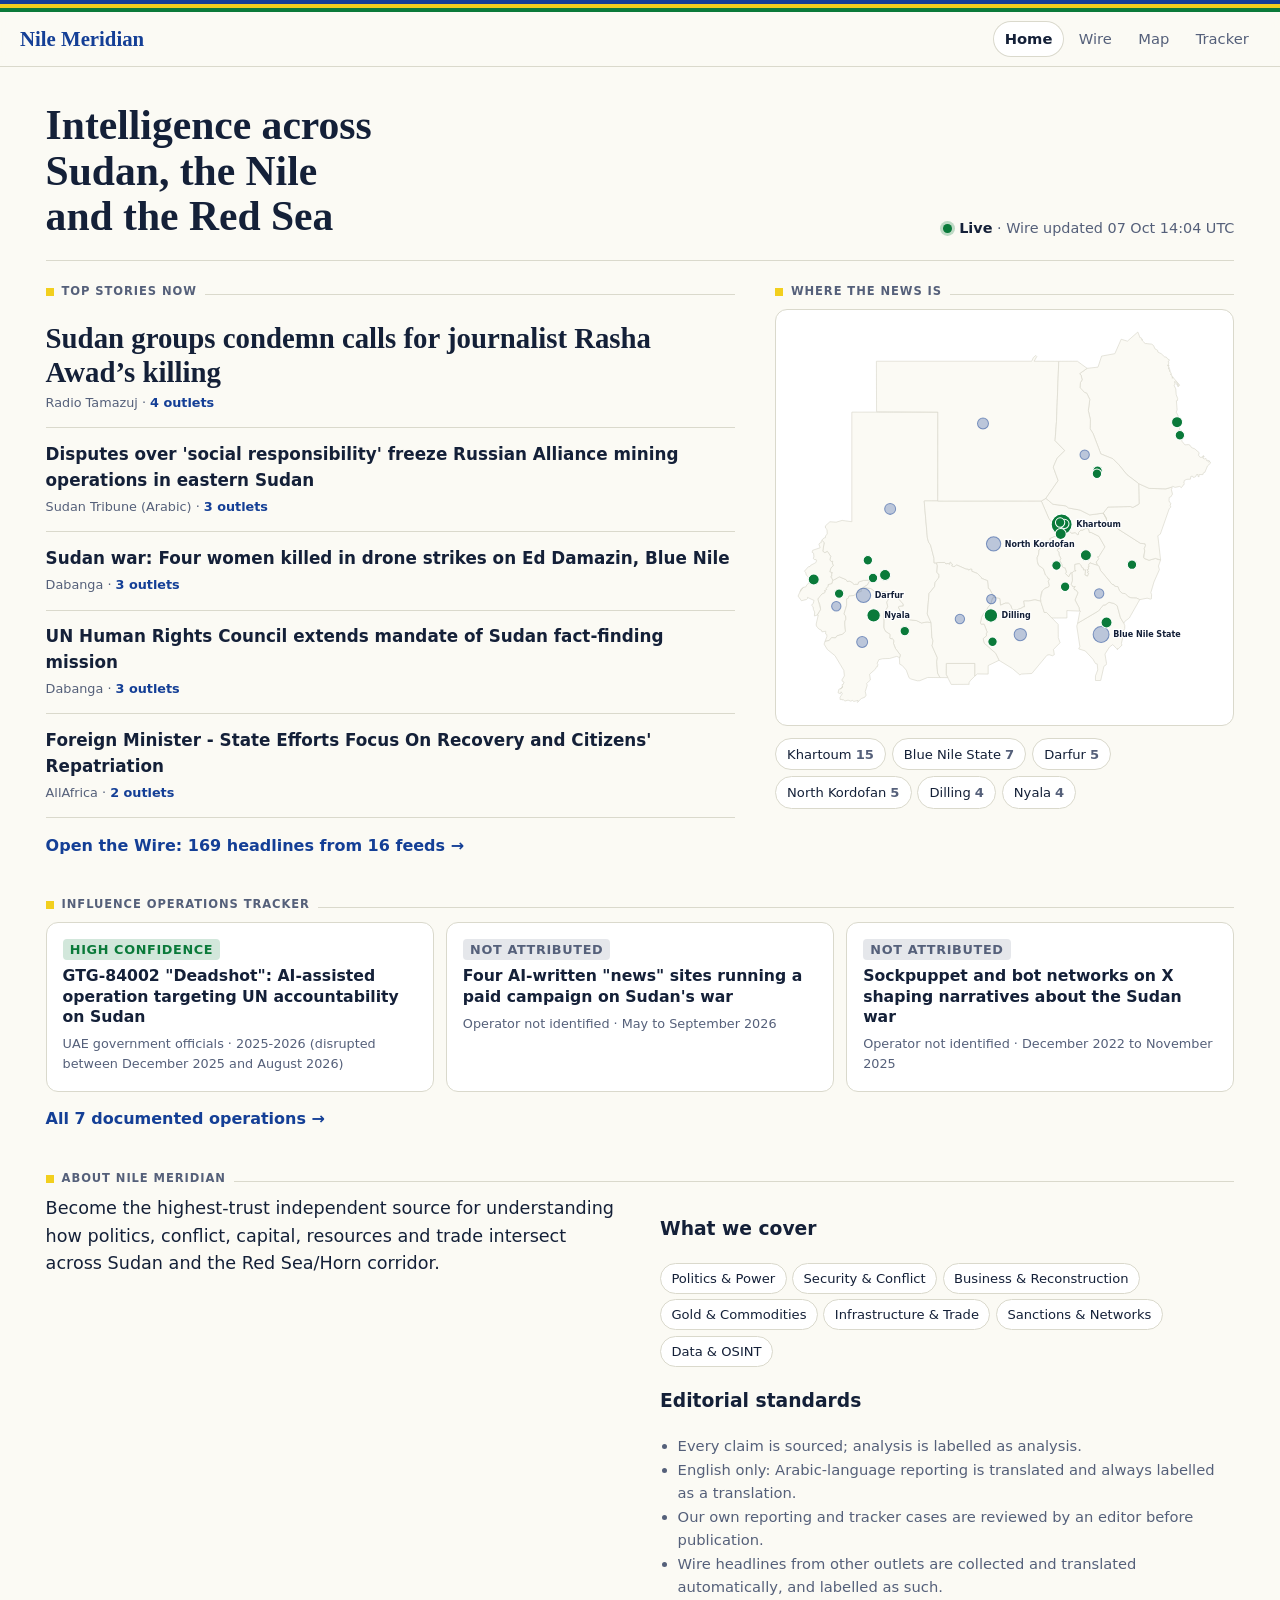
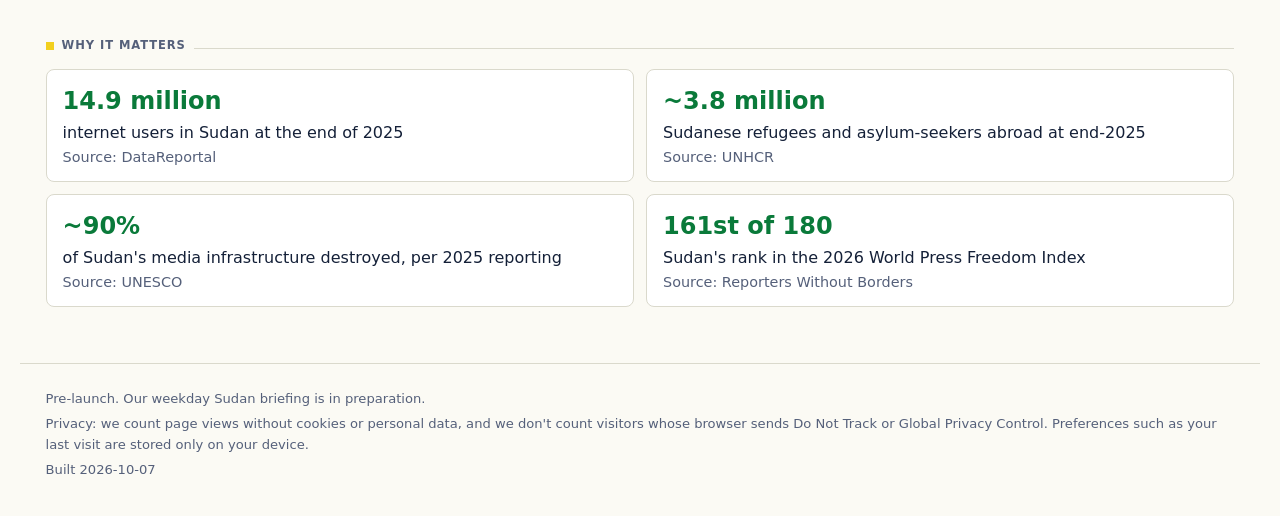
==== index.html @ 747bf34d "Publish 2026-10-07T14:04:58Z from nile-meridian@012efce" ====
<!DOCTYPE html>
<html lang="en" class="no-js">
<head>
  <meta charset="utf-8">
  <meta name="viewport" content="width=device-width, initial-scale=1, viewport-fit=cover">
  <title>Nile Meridian: Intelligence across Sudan, the Nile and the Red Sea</title>
  <meta name="description" content="Become the highest-trust independent source for understanding how politics, conflict, capital, resources and trade intersect across Sudan and the Red Sea/Horn corridor.">
  <meta name="generated" content="2026-10-07T14:04:48.355527+00:00">
  <meta property="og:type" content="website">
  <meta property="og:site_name" content="Nile Meridian">
  <meta property="og:title" content="Nile Meridian: Intelligence across Sudan, the Nile and the Red Sea">
  <meta property="og:description" content="Become the highest-trust independent source for understanding how politics, conflict, capital, resources and trade intersect across Sudan and the Red Sea/Horn corridor.">
  <meta property="og:image" content="https://osmanwa.github.io/nile-meridian-site/icons/og-card.png">
  <meta property="og:image:width" content="1200">
  <meta property="og:image:height" content="630">
  <meta name="twitter:card" content="summary_large_image">
  <meta name="nm-counter" content="https://nilemeridian.goatcounter.com/count">
  <meta name="theme-color" content="#143f96" media="(prefers-color-scheme: light)">
  <meta name="theme-color" content="#0d1626" media="(prefers-color-scheme: dark)">
  <link rel="manifest" href="manifest.webmanifest">
  <link rel="icon" href="icons/favicon-32.png" sizes="32x32">
  <link rel="apple-touch-icon" href="icons/apple-touch-icon.png">
  <link rel="stylesheet" href="style.css">
  <script type="speculationrules">{"prefetch": [{"source": "list", "urls": ["index.html", "wire.html", "tracker.html"], "eagerness": "conservative"}]}</script>
  <script src="app.js" defer></script><style>
.home { max-width: 1240px; margin: 0 auto; padding: 1rem max(16px, 2vw) 2.5rem; }
.hero { display: flex; flex-wrap: wrap; align-items: end; justify-content: space-between; gap: .5rem 2rem;
  padding: 1.25rem 0 1.25rem; border-bottom: 1px solid var(--border); }
.hero h1 { margin: 0; font-size: clamp(1.7rem, 1.2rem + 2vw, 2.6rem); line-height: 1.1; color: var(--fg); max-width: 22ch; }
.hero p { margin: 0; color: var(--muted); font-size: .9rem; }
.live { display: inline-flex; align-items: center; gap: .45rem; font-weight: 600; color: var(--fg); }
.live::before { content: ""; width: .55rem; height: .55rem; border-radius: 50%; background: var(--field);
  box-shadow: 0 0 0 3px color-mix(in srgb, var(--field) 25%, transparent); }
.dash { display: grid; gap: 1.5rem; padding-top: 1.5rem; }
@media (min-width: 900px) { .dash { grid-template-columns: minmax(0, 1.5fr) minmax(0, 1fr); gap: 2.5rem; } }
.kicker { margin: 0 0 .6rem; font: 600 .72rem/1.2 system-ui, sans-serif; letter-spacing: .08em; text-transform: uppercase;
  color: var(--muted); display: flex; align-items: center; gap: .5rem; }
.kicker::before { content: ""; width: .5rem; height: .5rem; background: var(--desert); }
.kicker::after { content: ""; flex: 1; height: 1px; background: var(--border); }
.tops { list-style: none; margin: 0; padding: 0; display: grid; }
.tops li { padding: .85rem 0; border-bottom: 1px solid var(--border); }
.tops li:first-child a { font-family: "Iowan Old Style", "Palatino Linotype", Palatino, Charter, Georgia, serif;
  font-size: clamp(1.35rem, 1.1rem + 1vw, 1.8rem); line-height: 1.15; }
.tops a { color: var(--fg); text-decoration: none; font-weight: 650; font-size: 1.05rem; line-height: 1.3; }
.tops a:hover { color: var(--nile); text-decoration: underline; }
.tops .meta { display: block; margin-top: .25rem; color: var(--muted); font-size: .8rem; }
.tops .cov { color: var(--nile); font-weight: 600; }
.more { display: inline-flex; align-items: center; gap: .35rem; margin-top: .9rem; font-weight: 600; color: var(--nile);
  text-decoration: none; }
.more:hover { text-decoration: underline; }
.minimap { position: relative; background: var(--card); border: 1px solid var(--border); border-radius: 12px; padding: .9rem; }
.minimap .cover { position: absolute; inset: 0; z-index: 0; border-radius: 12px; }
.minimap svg { position: relative; z-index: 1; display: block; width: 100%; height: auto; max-height: 46vh; pointer-events: none; }
.minimap svg a { pointer-events: auto; }
.minimap h2 { position: relative; z-index: 1; margin: 0 0 .4rem; font-size: 1.05rem; pointer-events: none; }
.minimap h2::after { display: none; }
.state { fill: var(--bg); stroke: var(--border); }
.marker { stroke: var(--card); stroke-width: 1.5; }
.marker.town, .marker.city, .marker.camp { fill: var(--field); }
.marker.state, .marker.area, .marker.region { fill: var(--nile); fill-opacity: .28; stroke: var(--nile); stroke-opacity: .5; }
.hit { fill: transparent; }
.marker-label { fill: var(--fg); font: 600 12px system-ui, sans-serif; paint-order: stroke; stroke: var(--card);
  stroke-width: 3.5px; pointer-events: none; }
.places { list-style: none; margin: .75rem 0 0; padding: 0; display: flex; flex-wrap: wrap; gap: .35rem; }
.places a { display: inline-block; padding: .3rem .7rem; border-radius: 999px; border: 1px solid var(--border);
  background: var(--card); color: var(--fg); text-decoration: none; font-size: .82rem; }
.places a:hover { border-color: var(--field); }
.places b { color: var(--muted); font-weight: 600; margin-left: .25rem; }
.band2 { margin-top: 2.5rem; }
.cases { display: grid; gap: .75rem; }
@media (min-width: 700px) { .cases { grid-template-columns: repeat(3, minmax(0, 1fr)); } }
.case-mini { display: grid; gap: .4rem; align-content: start; padding: 1rem; border-radius: 12px; background: var(--card);
  border: 1px solid var(--border); color: var(--fg); text-decoration: none; }
.case-mini:hover { border-color: var(--nile); }
.case-mini strong { font-size: .98rem; line-height: 1.3; }
.case-mini span { font-size: .8rem; color: var(--muted); }
.conf { justify-self: start; font: 600 .66rem system-ui, sans-serif; letter-spacing: .05em; text-transform: uppercase;
  padding: .2rem .45rem; border-radius: 4px; }
.conf.high { background: color-mix(in srgb, var(--field) 18%, transparent); color: var(--field); }
.conf.na { background: color-mix(in srgb, var(--muted) 15%, transparent); color: var(--muted); }
.mission { display: grid; gap: 1.5rem; }
@media (min-width: 900px) { .mission { grid-template-columns: minmax(0, 1fr) minmax(0, 1fr); gap: 2.5rem; } }
.mission > p { font-size: 1.1rem; line-height: 1.55; margin: 0; }
.verticals { list-style: none; padding: 0; margin: .5rem 0 0; display: flex; flex-wrap: wrap; gap: .35rem; }
.verticals li { padding: .25rem .65rem; border-radius: 999px; background: var(--card); border: 1px solid var(--border);
  font-size: .82rem; }
.standards { margin: .5rem 0 0; padding-left: 1.1rem; color: var(--muted); font-size: .92rem; }
.home-footer { max-width: 1240px; margin: 0 auto; padding: 1.25rem max(16px, 2vw) 2rem; color: var(--muted);
  font-size: .82rem; border-top: 1px solid var(--border); }
</style>
</head>
<body class="home-page">
  <header class="appbar">
    <a class="brand" href="index.html">Nile Meridian</a>
    <nav class="topnav" aria-label="Sections"><a href="index.html" aria-current="page">Home</a><a href="wire.html">Wire</a><a href="wire.html#mapview">Map</a><a href="tracker.html">Tracker</a></nav>
  </header>
  <div id="netstatus" class="netstatus" role="status" aria-live="polite" hidden></div>
  <main class="home">
    <section class="hero" id="mission">
      <h1>Intelligence across Sudan, the Nile and the Red Sea</h1>
      <p><span class="live">Live</span> · Wire updated 07 Oct 14:04 UTC</p>
    </section>

    <div class="dash">
      <section aria-labelledby="top-k">
        <h2 class="kicker" id="top-k">Top stories now</h2>
        <ol class="tops"><li><a href="https://www.radiotamazuj.org/en/news/article/sudan-groups-condemn-calls-for-journalist-rasha-awads-killing" rel="noopener nofollow">Sudan groups condemn calls for journalist Rasha Awad’s killing</a><span class="meta">Radio Tamazuj · <span class="cov">4 outlets</span></span></li><li><a href="https://sudantribune.net/article/319682" rel="noopener nofollow">Disputes over &#x27;social responsibility&#x27; freeze Russian Alliance mining operations in eastern Sudan</a><span class="meta">Sudan Tribune (Arabic) · <span class="cov">3 outlets</span></span></li><li><a href="https://www.dabangasudan.org/en/all-news/article/sudan-war-four-women-killed-in-drone-strikes-on-ed-damazin-blue-nile" rel="noopener nofollow">Sudan war: Four women killed in drone strikes on Ed Damazin, Blue Nile</a><span class="meta">Dabanga · <span class="cov">3 outlets</span></span></li><li><a href="https://www.dabangasudan.org/en/all-news/article/un-human-rights-council-extends-mandate-of-sudan-fact-finding-mission" rel="noopener nofollow">UN Human Rights Council extends mandate of Sudan fact-finding mission</a><span class="meta">Dabanga · <span class="cov">3 outlets</span></span></li><li><a href="https://allafrica.com/stories/202610070458.html" rel="noopener nofollow">Foreign Minister - State Efforts Focus On Recovery and Citizens&#x27; Repatriation</a><span class="meta">AllAfrica · <span class="cov">2 outlets</span></span></li></ol>
        <a class="more" href="wire.html">Open the Wire: 169 headlines from 16 feeds →</a>
      </section>
      <section aria-labelledby="map-k">
        <h2 class="kicker" id="map-k">Where the news is</h2>
        <div class="minimap"><a class="cover" href="wire.html#mapview" aria-label="Open the full-screen map"></a>
<svg xmlns="http://www.w3.org/2000/svg" viewBox="0 0 640 577" width="100%" role="img" aria-label="Map of Sudan showing where recent stories are located">
<defs><pattern id="hatch-home" width="6" height="6" patternUnits="userSpaceOnUse" patternTransform="rotate(45)"><line x1="0" y1="0" x2="0" y2="6" stroke="var(--muted)" stroke-width="2"/></pattern></defs>
<path class="state disputed" fill="url(#hatch-home)" data-slug="abyei-area" d="M235.5,527.9 L240.7,538.1 L267.5,537.9 L267.1,535.8 L268.9,532.6 L276.0,525.6 L276.0,506.7 L233.2,506.7 L233.1,523.1 L235.5,527.9 Z"><title>Abyei PCA</title></path>
<path class="state" data-slug="gezira-state" d="M443.8,305.1 L442.3,304.6 L436.5,307.9 L434.3,307.6 L430.8,311.2 L430.5,314.1 L429.1,314.3 L425.7,311.4 L420.7,312.3 L412.7,306.7 L411.1,308.1 L412.2,311.2 L410.6,311.9 L411.0,315.3 L406.1,314.9 L405.3,318.0 L406.8,320.1 L406.5,330.2 L403.4,335.9 L403.0,334.8 L400.3,334.9 L399.1,338.0 L401.3,340.6 L401.6,344.8 L404.3,349.8 L402.7,353.0 L405.9,359.4 L405.9,361.7 L409.2,364.3 L410.7,364.0 L412.5,370.3 L411.2,372.5 L416.0,377.5 L419.4,371.2 L420.8,372.1 L423.6,368.9 L427.0,368.7 L425.4,366.6 L425.2,359.0 L431.8,357.7 L434.7,360.4 L436.1,364.1 L438.1,364.7 L438.0,367.3 L441.3,367.2 L440.1,374.6 L444.5,376.5 L445.9,372.0 L443.5,370.7 L445.9,369.7 L443.4,366.9 L445.9,366.0 L445.1,362.8 L446.7,361.9 L446.0,358.9 L447.8,356.6 L449.4,356.7 L449.7,357.7 L459.3,360.4 L457.1,355.4 L461.1,350.5 L459.3,347.6 L460.8,347.8 L469.2,335.1 L470.2,332.7 L461.2,317.0 L449.9,311.3 L446.9,311.0 L446.2,307.2 L443.8,305.1 Z"><title>Gezira</title></path>
<path class="state" data-slug="blue-nile-state" d="M498.3,446.7 L493.4,438.6 L488.5,420.7 L483.8,417.2 L476.2,415.4 L470.3,419.6 L467.9,419.3 L460.7,428.2 L429.4,446.7 L428.1,451.0 L432.7,481.4 L431.0,485.0 L440.7,488.0 L452.1,500.2 L456.1,506.9 L458.6,507.4 L459.4,516.4 L456.0,525.3 L456.0,532.2 L463.8,532.2 L468.6,511.0 L472.1,508.6 L472.5,506.6 L470.2,492.7 L476.9,482.2 L481.8,478.6 L487.5,484.5 L488.9,484.5 L488.5,486.3 L495.6,479.4 L494.7,477.1 L496.7,467.8 L494.1,465.7 L499.6,454.7 L499.8,450.3 L498.3,446.7 Z"><title>Blue Nile</title></path>
<path class="state" data-slug="central-darfur" d="M108.7,393.8 L115.8,389.2 L118.6,384.0 L117.4,382.3 L109.5,382.8 L102.2,385.3 L101.4,388.6 L97.1,388.4 L96.1,389.5 L93.3,386.1 L88.9,383.8 L85.2,384.2 L83.8,381.7 L73.7,377.4 L71.6,377.7 L70.2,379.7 L63.8,382.3 L62.4,387.4 L57.1,388.7 L56.8,391.4 L53.8,394.8 L54.6,396.4 L51.2,398.1 L52.4,399.4 L51.7,401.1 L47.9,402.8 L43.9,406.7 L41.3,411.6 L44.4,418.7 L45.7,425.8 L40.6,434.5 L42.2,434.5 L39.1,447.9 L39.4,450.9 L43.0,455.3 L46.8,457.0 L47.7,459.5 L53.4,458.7 L53.1,462.7 L54.9,463.5 L55.1,466.7 L52.2,473.9 L58.6,472.4 L62.2,468.1 L67.8,468.7 L70.0,465.6 L78.8,463.0 L82.8,458.8 L81.8,447.9 L82.0,443.5 L83.5,440.7 L83.0,435.6 L81.4,434.4 L80.9,431.9 L84.6,419.7 L84.5,410.4 L86.9,409.4 L88.0,406.2 L96.0,405.2 L100.0,401.2 L106.5,399.1 L106.9,394.6 L108.7,393.8 Z"><title>Central Darfur</title></path>
<path class="state" data-slug="east-darfur" d="M210.6,445.8 L204.7,444.8 L196.0,446.3 L189.1,442.8 L178.7,441.5 L173.4,439.1 L173.7,437.0 L171.9,433.4 L168.6,432.7 L167.0,428.8 L164.8,428.6 L161.7,422.5 L162.7,421.6 L169.0,421.1 L168.8,417.7 L160.2,408.0 L149.9,403.8 L149.8,400.4 L145.8,400.2 L146.6,412.1 L144.5,414.1 L144.3,416.3 L145.8,421.5 L140.3,430.5 L140.2,454.4 L142.6,459.0 L149.2,463.2 L148.8,467.9 L149.9,470.0 L152.5,469.2 L154.9,472.9 L154.5,477.0 L157.4,484.4 L164.7,494.1 L163.3,498.8 L163.8,507.8 L167.6,509.8 L173.6,516.8 L177.7,528.1 L180.3,529.9 L190.1,532.6 L193.7,532.5 L205.4,527.7 L223.9,527.8 L220.3,521.0 L219.0,504.0 L220.0,498.3 L212.1,480.4 L213.5,473.0 L211.8,467.4 L210.6,445.8 Z"><title>East Darfur</title></path>
<path class="state" data-slug="gedaref-state" d="M459.3,360.4 L461.1,361.4 L463.3,367.6 L480.8,388.7 L483.3,389.2 L484.6,391.5 L489.6,392.2 L491.5,397.6 L496.5,402.5 L500.4,402.5 L504.9,407.1 L508.9,408.8 L517.3,409.2 L521.9,411.5 L533.1,409.3 L538.1,410.7 L539.4,410.4 L539.8,404.0 L538.7,400.9 L543.3,385.1 L551.4,366.7 L550.0,361.4 L553.2,352.1 L549.2,351.7 L546.1,349.9 L535.9,352.7 L529.5,350.5 L527.8,347.5 L529.6,338.7 L528.8,335.4 L530.7,330.9 L530.1,328.1 L523.2,327.4 L488.1,305.0 L485.2,301.9 L473.7,296.4 L459.2,293.3 L447.5,296.2 L444.2,301.4 L443.8,305.1 L446.2,307.2 L446.9,311.0 L449.9,311.3 L461.2,317.0 L470.2,332.7 L460.8,347.8 L459.3,347.6 L461.1,350.5 L457.1,355.4 L459.3,360.4 Z"><title>Gedaref</title></path>
<path class="state" data-slug="kassala-state" d="M553.2,352.1 L549.1,316.1 L552.8,313.7 L566.1,275.7 L568.6,273.3 L567.5,270.7 L568.7,267.8 L566.4,265.9 L565.8,263.3 L566.1,258.9 L568.3,258.2 L571.0,253.9 L569.3,247.3 L570.5,244.5 L570.0,243.4 L561.2,246.1 L536.2,245.4 L520.5,238.3 L521.1,268.5 L519.3,270.1 L511.8,273.9 L508.5,272.5 L474.6,273.2 L467.6,282.3 L472.0,290.0 L473.7,296.4 L485.2,301.9 L488.1,305.0 L523.2,327.4 L530.1,328.1 L530.7,330.9 L528.8,335.4 L529.6,338.7 L528.0,349.4 L535.9,352.7 L545.3,349.9 L553.2,352.1 Z"><title>Kassala</title></path>
<path class="state" data-slug="khartoum-state" d="M443.8,305.1 L444.2,301.4 L447.5,296.2 L459.2,293.3 L473.7,296.4 L472.0,290.1 L467.6,282.3 L447.4,285.0 L433.1,277.8 L415.8,274.6 L411.7,271.5 L392.6,269.1 L382.0,260.3 L375.1,264.2 L386.4,290.4 L389.9,295.0 L399.3,315.3 L402.2,315.4 L402.8,313.7 L411.0,315.3 L410.6,311.9 L412.2,311.2 L411.1,308.1 L412.7,306.7 L420.7,312.3 L425.7,311.4 L429.1,314.3 L430.5,314.1 L430.8,311.2 L434.3,307.6 L436.5,307.9 L442.3,304.6 L443.8,305.1 Z"><title>Khartoum</title></path>
<path class="state" data-slug="north-darfur" d="M108.7,393.8 L120.2,394.9 L128.3,400.5 L132.4,400.8 L136.6,399.5 L138.8,400.5 L142.5,399.6 L149.8,400.4 L149.9,403.8 L160.2,408.0 L169.2,418.3 L169.0,421.1 L162.7,421.6 L161.7,422.5 L164.8,428.6 L167.0,428.8 L168.6,432.7 L171.9,433.4 L173.7,437.0 L173.4,439.1 L178.7,441.5 L189.1,442.8 L196.0,446.3 L204.7,444.8 L210.6,445.8 L204.9,432.9 L207.6,402.2 L215.7,392.2 L216.7,385.6 L221.5,379.9 L222.6,375.4 L219.2,370.5 L219.8,359.8 L218.8,356.9 L215.1,356.7 L215.0,349.9 L209.8,329.9 L206.9,325.6 L205.1,319.5 L200.3,264.4 L220.6,264.3 L220.7,131.5 L92.3,131.6 L92.3,295.2 L77.7,293.2 L68.8,295.9 L59.6,295.2 L52.8,301.4 L53.0,304.6 L55.2,306.7 L55.6,313.4 L53.0,316.5 L52.9,319.0 L50.5,319.4 L47.6,323.0 L51.0,326.3 L48.9,339.2 L52.0,341.4 L55.9,339.6 L60.8,346.9 L59.5,352.2 L61.3,354.5 L63.7,354.3 L63.2,356.6 L64.5,360.9 L61.0,364.4 L59.3,369.8 L63.2,371.4 L62.1,372.0 L62.2,376.3 L60.7,377.1 L62.5,378.7 L62.3,381.0 L65.2,382.3 L73.7,377.4 L83.8,381.7 L85.2,384.2 L88.9,383.8 L93.3,386.1 L96.1,389.5 L97.1,388.4 L101.4,388.6 L102.2,385.3 L109.5,382.8 L117.4,382.3 L118.6,384.0 L115.8,389.2 L108.7,393.8 Z"><title>North Darfur</title></path>
<path class="state" data-slug="north-kordofan" d="M375.1,264.2 L200.3,264.1 L205.1,319.5 L206.9,325.6 L209.8,329.9 L215.0,349.9 L215.1,356.7 L230.9,356.0 L232.8,358.3 L235.9,357.4 L237.7,358.6 L238.8,358.5 L238.8,356.0 L239.7,355.9 L242.2,358.4 L241.3,361.2 L243.8,362.2 L246.5,361.7 L248.5,359.6 L262.7,365.9 L266.2,366.3 L266.7,367.7 L268.7,366.0 L271.3,366.0 L271.3,369.1 L279.9,372.5 L285.8,378.6 L285.5,379.5 L294.9,383.2 L296.0,394.8 L297.6,395.3 L304.9,408.4 L313.1,409.8 L314.2,419.8 L321.1,416.8 L325.9,416.7 L329.3,419.7 L331.3,425.0 L333.4,427.1 L338.8,426.6 L346.8,423.6 L347.4,422.4 L350.2,422.2 L349.0,413.5 L355.9,413.6 L365.6,411.7 L374.5,413.9 L374.7,403.8 L376.3,399.1 L380.6,394.7 L386.0,392.6 L387.2,390.2 L385.6,384.2 L387.5,380.6 L385.0,379.6 L384.5,377.5 L381.5,374.9 L378.3,365.4 L371.3,360.3 L370.1,357.9 L368.9,348.9 L371.1,343.8 L371.6,337.7 L374.9,334.1 L377.5,335.3 L381.7,331.7 L382.3,326.9 L383.7,327.0 L384.5,323.7 L388.8,322.9 L387.8,320.5 L399.3,315.3 L389.9,295.0 L386.4,290.4 L375.1,264.2 Z"><title>North Kordofan</title></path>
<path class="state" data-slug="northern-state" d="M382.0,260.3 L400.3,233.7 L393.0,213.6 L398.7,200.4 L410.2,189.1 L395.7,174.1 L397.8,145.8 L401.2,55.7 L364.5,55.6 L368.4,48.5 L366.9,47.0 L363.3,50.1 L360.7,55.6 L129.0,55.6 L129.2,131.0 L220.7,131.5 L220.6,264.3 L375.1,264.2 L382.0,260.3 Z"><title>Northern</title></path>
<path class="state" data-slug="red-sea-state" d="M570.0,243.4 L571.2,242.2 L574.8,243.9 L581.5,242.5 L584.4,244.2 L588.7,238.4 L587.9,237.7 L588.7,233.5 L592.4,231.9 L597.8,231.6 L598.3,227.7 L600.7,227.0 L601.7,228.8 L603.5,228.8 L605.8,227.5 L606.8,224.9 L608.9,224.6 L609.2,227.8 L610.6,228.0 L610.8,224.7 L616.4,224.8 L616.9,222.4 L619.3,221.4 L623.2,211.9 L628.0,207.5 L625.2,203.6 L626.0,205.5 L625.0,206.0 L623.5,204.8 L624.3,204.3 L623.6,203.3 L621.8,203.8 L620.7,200.4 L619.1,201.5 L616.5,200.2 L616.5,198.1 L618.1,198.4 L618.1,197.1 L616.7,196.6 L615.2,199.5 L613.6,198.5 L612.5,199.2 L609.8,195.8 L610.8,192.1 L604.1,186.3 L599.4,184.5 L597.1,181.0 L594.7,180.0 L589.5,180.5 L584.9,174.8 L584.8,170.1 L583.0,165.2 L582.0,165.7 L583.0,164.8 L580.8,151.6 L578.6,147.1 L579.8,137.8 L576.5,131.6 L577.9,128.4 L576.8,114.6 L578.5,114.2 L578.7,111.1 L576.5,105.6 L575.9,96.9 L573.2,91.4 L574.5,90.7 L574.8,87.8 L573.4,86.5 L575.3,85.2 L576.2,86.1 L575.9,88.1 L578.6,88.5 L580.2,91.8 L577.2,89.7 L579.3,93.9 L581.7,91.2 L572.2,80.2 L570.0,80.4 L572.1,79.9 L570.8,78.2 L570.1,78.6 L569.4,75.4 L567.9,75.4 L569.2,74.8 L567.5,70.5 L565.8,70.0 L567.3,70.1 L566.6,67.0 L564.8,66.9 L566.5,66.1 L564.3,65.7 L566.1,64.8 L565.1,63.5 L565.8,61.9 L564.3,62.9 L564.8,61.8 L563.3,61.8 L565.5,61.3 L564.7,60.0 L565.7,57.8 L564.1,56.5 L565.9,55.2 L566.1,53.2 L564.1,52.5 L561.5,49.2 L559.6,49.4 L554.2,44.4 L549.2,41.9 L548.7,39.2 L544.8,37.1 L542.7,32.2 L540.1,30.1 L531.3,29.2 L530.9,28.4 L530.4,29.2 L526.2,25.2 L525.8,23.0 L525.6,24.1 L524.8,23.6 L525.5,22.8 L524.1,20.4 L522.7,20.8 L519.2,12.0 L503.7,25.6 L494.4,22.8 L484.9,44.3 L465.2,47.9 L459.8,64.4 L443.5,66.2 L432.4,74.1 L434.6,76.7 L436.1,83.4 L433.5,87.5 L433.0,95.7 L439.7,102.2 L443.1,103.5 L447.5,112.8 L445.3,129.2 L448.4,142.9 L448.0,156.4 L452.4,163.5 L464.0,194.0 L482.0,201.2 L491.2,210.4 L502.9,224.9 L520.5,238.3 L536.2,245.4 L561.2,246.1 L570.0,243.4 Z"><title>Red Sea</title></path>
<path class="state" data-slug="river-nile-state" d="M520.5,238.3 L502.9,224.9 L491.2,210.4 L482.0,201.2 L464.0,194.0 L452.4,163.5 L448.0,156.4 L448.4,142.9 L445.3,129.2 L447.5,112.8 L443.1,103.5 L439.7,102.2 L432.9,94.8 L433.5,87.5 L436.1,83.4 L434.6,76.7 L432.4,74.1 L443.5,66.2 L429.0,55.6 L401.2,55.7 L397.8,145.8 L395.7,174.1 L410.2,189.1 L398.7,200.4 L393.0,213.6 L400.3,233.7 L382.0,260.3 L392.6,269.1 L411.7,271.5 L415.8,274.6 L433.1,277.8 L447.4,285.0 L467.6,282.3 L472.0,290.1 L473.7,296.4 L472.0,290.0 L467.6,282.3 L474.6,273.2 L508.5,272.5 L511.8,273.9 L521.1,268.5 L520.5,238.3 Z"><title>River Nile</title></path>
<path class="state" data-slug="sennar-state" d="M420.8,372.1 L421.6,382.6 L419.7,388.7 L422.5,392.7 L425.8,392.1 L423.5,394.4 L425.1,397.1 L426.9,397.1 L429.8,401.4 L425.4,412.0 L431.3,423.2 L432.3,428.6 L433.9,428.7 L432.4,430.5 L429.4,446.7 L460.7,428.2 L467.9,419.3 L470.3,419.6 L476.2,415.4 L483.8,417.2 L488.5,420.7 L493.4,438.6 L498.3,446.7 L499.9,443.8 L506.5,438.9 L522.1,411.4 L517.3,409.2 L508.9,408.8 L504.9,407.1 L500.4,402.5 L495.4,401.8 L491.5,397.6 L489.6,392.2 L484.6,391.5 L483.3,389.2 L480.8,388.7 L463.3,367.6 L461.1,361.4 L459.3,360.4 L447.8,356.6 L445.9,359.3 L446.6,362.2 L445.2,362.5 L445.9,366.0 L443.4,366.9 L445.9,369.7 L443.5,370.7 L445.9,372.3 L444.1,376.5 L440.1,374.6 L441.3,367.2 L438.0,367.3 L438.1,364.7 L436.1,364.1 L433.2,358.8 L431.8,357.7 L425.2,359.0 L425.4,366.6 L427.0,368.7 L423.6,368.9 L420.8,372.1 Z"><title>Sennar</title></path>
<path class="state" data-slug="south-darfur" d="M52.2,473.9 L50.9,477.9 L55.7,485.8 L67.3,495.3 L80.3,517.1 L81.2,525.4 L77.5,531.3 L78.0,533.2 L80.7,534.7 L79.2,538.3 L77.8,538.3 L78.2,542.4 L75.1,544.8 L78.2,542.4 L78.4,540.7 L77.3,543.2 L72.9,545.4 L71.8,550.6 L75.2,552.0 L76.3,549.1 L78.1,551.9 L74.7,557.2 L74.9,560.7 L77.5,560.3 L78.3,561.6 L79.0,560.2 L81.7,562.9 L86.7,561.5 L90.5,563.0 L93.3,562.0 L95.3,563.4 L101.5,562.0 L102.0,562.8 L100.5,564.9 L106.4,559.2 L111.7,557.1 L113.6,554.1 L112.3,548.8 L115.3,538.9 L114.2,536.8 L120.0,531.4 L118.8,522.8 L127.2,515.5 L129.4,511.5 L130.3,511.8 L131.2,508.4 L130.1,506.4 L132.6,501.1 L138.2,499.7 L148.7,499.3 L158.9,496.3 L161.7,496.9 L163.3,498.8 L164.7,494.1 L157.4,484.4 L154.5,477.0 L154.9,472.9 L152.5,469.2 L151.0,470.2 L149.0,468.9 L149.2,463.2 L142.6,459.0 L139.8,453.0 L140.4,429.4 L144.1,425.5 L145.8,421.5 L144.3,416.3 L144.5,414.1 L146.6,412.1 L145.9,399.9 L128.3,400.5 L120.2,394.9 L107.8,393.7 L106.1,397.0 L106.5,399.1 L100.0,401.2 L96.0,405.2 L88.0,406.2 L86.9,409.4 L84.5,410.4 L84.6,419.7 L80.9,431.9 L81.4,434.4 L83.0,435.6 L83.5,440.7 L82.0,443.5 L81.8,447.9 L82.8,458.8 L78.8,463.0 L70.0,465.6 L67.8,468.7 L62.2,468.1 L58.6,472.4 L52.2,473.9 Z"><title>South Darfur</title></path>
<path class="state" data-slug="south-kordofan" d="M304.9,408.4 L302.1,409.0 L299.6,418.2 L295.2,423.1 L294.0,426.6 L292.0,427.6 L291.3,430.7 L289.0,431.9 L285.9,437.8 L284.2,446.4 L285.4,448.4 L289.8,448.2 L294.2,459.7 L292.9,462.5 L293.3,465.4 L288.4,469.6 L289.3,474.9 L290.3,477.0 L306.9,491.5 L311.8,501.9 L332.2,514.5 L343.1,523.8 L345.5,522.6 L361.0,521.7 L383.7,494.4 L386.9,493.7 L391.9,495.2 L394.6,493.6 L393.3,485.8 L403.1,475.8 L400.5,468.1 L400.3,448.4 L382.9,430.6 L379.7,430.7 L374.5,413.9 L365.6,411.7 L355.9,413.6 L349.0,413.5 L350.2,422.2 L347.4,422.4 L346.8,423.6 L338.8,426.6 L333.4,427.1 L331.3,425.0 L329.3,419.7 L325.9,416.7 L321.1,416.8 L314.2,419.8 L313.1,409.8 L304.9,408.4 Z"><title>South Kordofan</title></path>
<path class="state" data-slug="west-darfur" d="M63.8,382.3 L60.7,377.1 L62.2,376.3 L62.1,372.0 L63.2,371.4 L59.3,370.0 L61.0,364.4 L64.5,360.9 L63.2,356.6 L63.7,354.3 L61.3,354.5 L59.5,352.2 L60.8,346.9 L55.9,339.6 L52.0,341.4 L48.9,339.2 L51.0,326.3 L47.6,323.0 L46.5,324.0 L46.7,326.4 L44.7,326.7 L43.2,328.7 L45.0,334.0 L33.9,337.8 L32.9,340.8 L35.2,342.1 L35.7,347.9 L34.6,349.5 L36.2,351.6 L39.0,351.8 L39.6,353.5 L38.4,356.3 L30.8,360.3 L29.8,362.0 L27.4,362.4 L21.5,369.1 L23.4,370.8 L24.2,374.8 L27.4,377.9 L27.1,380.9 L29.9,385.0 L25.2,389.2 L23.8,392.3 L19.3,393.4 L16.3,396.9 L15.2,399.2 L19.6,393.4 L16.3,396.9 L12.0,406.2 L17.0,413.1 L24.4,411.3 L26.1,409.9 L26.1,408.1 L35.9,412.7 L34.6,417.1 L32.2,419.9 L34.5,422.1 L35.0,426.3 L36.8,429.9 L36.4,435.9 L40.6,434.5 L45.7,425.8 L41.5,410.4 L47.9,402.8 L51.7,401.1 L52.4,399.4 L51.1,398.3 L54.6,396.4 L53.8,394.8 L56.8,391.4 L56.8,389.0 L62.4,387.4 L63.8,382.3 Z"><title>West Darfur</title></path>
<path class="state" data-slug="west-kordofan" d="M276.0,525.6 L279.6,522.4 L295.8,522.6 L295.8,509.9 L312.1,502.0 L306.9,491.5 L290.3,477.0 L289.3,474.9 L288.4,469.6 L293.3,465.4 L292.9,462.5 L294.2,459.7 L289.8,448.2 L285.4,448.4 L284.2,446.4 L285.9,437.8 L289.0,431.9 L291.3,430.7 L292.0,427.6 L294.0,426.6 L295.2,423.1 L299.6,418.2 L302.1,409.0 L304.9,408.3 L297.6,395.3 L296.0,394.8 L294.9,383.2 L285.5,379.5 L285.8,378.6 L279.9,372.5 L271.3,369.1 L271.3,366.0 L268.7,366.0 L266.7,367.7 L266.2,366.3 L262.7,365.9 L248.5,359.6 L246.5,361.7 L243.8,362.2 L241.3,361.2 L242.2,358.4 L239.7,355.9 L238.8,356.0 L238.8,358.5 L237.7,358.6 L235.9,357.4 L232.8,358.3 L230.9,356.0 L220.8,356.1 L218.8,356.9 L220.1,361.2 L219.2,370.5 L222.4,374.1 L222.5,377.9 L216.7,385.6 L215.7,392.2 L207.6,402.2 L204.9,432.9 L210.6,445.8 L211.8,467.4 L213.5,473.0 L212.1,480.4 L220.0,498.3 L219.0,504.0 L220.3,521.0 L223.9,527.8 L235.5,527.9 L233.1,523.1 L233.2,506.7 L276.0,506.7 L276.0,525.6 Z"><title>West Kordofan</title></path>
<path class="state" data-slug="white-nile-state" d="M406.0,315.0 L402.8,313.7 L402.2,315.4 L399.3,315.3 L387.8,320.5 L388.8,322.9 L384.5,323.7 L383.7,327.0 L382.3,326.9 L381.7,331.7 L377.5,335.3 L374.9,334.1 L371.8,337.2 L371.1,343.8 L368.9,348.9 L369.1,354.1 L371.3,360.3 L378.3,365.4 L381.5,374.9 L384.5,377.5 L385.0,379.6 L387.5,380.6 L385.6,384.2 L387.2,390.2 L386.0,392.6 L380.6,394.7 L376.7,398.3 L374.0,409.4 L374.8,416.0 L379.7,430.7 L382.9,430.6 L390.9,438.9 L413.4,438.8 L413.3,427.8 L432.3,428.6 L431.3,423.2 L425.4,412.0 L429.8,401.4 L426.9,397.1 L425.1,397.1 L423.5,394.4 L425.8,392.1 L422.5,392.7 L419.7,388.7 L421.6,382.6 L420.8,372.1 L419.4,371.2 L416.0,377.5 L411.2,372.5 L412.5,370.3 L410.7,364.0 L409.2,364.3 L405.9,361.7 L405.9,359.4 L402.7,353.0 L404.3,349.8 L401.6,344.8 L401.3,340.6 L399.1,338.0 L400.3,334.9 L403.0,334.8 L403.4,335.9 L406.5,330.2 L406.8,320.1 L405.3,318.0 L406.0,315.0 Z"><title>White Nile</title></path>
<a href="wire.html#place-blue-nile-state" data-p="blue-nile-state"><circle class="hit" cx="464.4" cy="463.6" r="18.0"/><circle class="marker state" cx="464.4" cy="463.6" r="11.9"><title>Blue Nile State: 7 stories</title></circle></a>
<a href="wire.html#place-darfur" data-p="darfur"><circle class="hit" cx="109.7" cy="405.1" r="18.0"/><circle class="marker region" cx="109.7" cy="405.1" r="10.7"><title>Darfur: 5 stories</title></circle></a>
<a href="wire.html#place-north-kordofan" data-p="north-kordofan"><circle class="hit" cx="303.9" cy="328.2" r="18.0"/><circle class="marker state" cx="303.9" cy="328.2" r="10.7"><title>North Kordofan: 5 stories</title></circle></a>
<a href="wire.html#place-south-kordofan" data-p="south-kordofan"><circle class="hit" cx="343.8" cy="463.6" r="18.0"/><circle class="marker state" cx="343.8" cy="463.6" r="9.2"><title>South Kordofan: 3 stories</title></circle></a>
<a href="wire.html#place-north-darfur" data-p="north-darfur"><circle class="hit" cx="149.5" cy="276.0" r="18.0"/><circle class="marker state" cx="149.5" cy="276.0" r="8.2"><title>North Darfur: 2 stories</title></circle></a>
<a href="wire.html#place-northern-state" data-p="northern-state"><circle class="hit" cx="288.1" cy="148.6" r="18.0"/><circle class="marker state" cx="288.1" cy="148.6" r="8.2"><title>Northern State: 2 stories</title></circle></a>
<a href="wire.html#place-south-darfur" data-p="south-darfur"><circle class="hit" cx="107.7" cy="474.8" r="18.0"/><circle class="marker state" cx="107.7" cy="474.8" r="8.2"><title>South Darfur: 2 stories</title></circle></a>
<a href="wire.html#place-central-darfur" data-p="central-darfur"><circle class="hit" cx="69.1" cy="421.3" r="18.0"/><circle class="marker state" cx="69.1" cy="421.3" r="7.0"><title>Central Darfur: 1 story</title></circle></a>
<a href="wire.html#place-kordofan" data-p="kordofan"><circle class="hit" cx="300.5" cy="410.7" r="18.0"/><circle class="marker region" cx="300.5" cy="410.7" r="7.0"><title>Kordofan: 1 story</title></circle></a>
<a href="wire.html#place-river-nile-state" data-p="river-nile-state"><circle class="hit" cx="439.9" cy="195.2" r="18.0"/><circle class="marker state" cx="439.9" cy="195.2" r="7.0"><title>River Nile State: 1 story</title></circle></a>
<a href="wire.html#place-sennar-state" data-p="sennar-state"><circle class="hit" cx="461.5" cy="402.3" r="18.0"/><circle class="marker state" cx="461.5" cy="402.3" r="7.0"><title>Sennar State: 1 story</title></circle></a>
<a href="wire.html#place-west-kordofan" data-p="west-kordofan"><circle class="hit" cx="253.6" cy="440.4" r="18.0"/><circle class="marker state" cx="253.6" cy="440.4" r="7.0"><title>West Kordofan: 1 story</title></circle></a>
<a href="wire.html#place-khartoum" data-p="khartoum"><circle class="hit" cx="405.5" cy="299.4" r="18.0"/><circle class="marker city" cx="405.5" cy="299.4" r="15.6"><title>Khartoum: 15 stories</title></circle></a>
<a href="wire.html#place-dilling" data-p="dilling"><circle class="hit" cx="299.9" cy="435.1" r="18.0"/><circle class="marker town" cx="299.9" cy="435.1" r="10.0"><title>Dilling: 4 stories</title></circle></a>
<a href="wire.html#place-nyala" data-p="nyala"><circle class="hit" cx="124.8" cy="434.9" r="18.0"/><circle class="marker city" cx="124.8" cy="434.9" r="10.0"><title>Nyala: 4 stories</title></circle></a>
<a href="wire.html#place-ed-damazin" data-p="ed-damazin"><circle class="hit" cx="472.5" cy="445.7" r="18.0"/><circle class="marker city" cx="472.5" cy="445.7" r="8.2"><title>Ed Damazin: 2 stories</title></circle></a>
<a href="wire.html#place-el-fasher" data-p="el-fasher"><circle class="hit" cx="141.9" cy="374.8" r="18.0"/><circle class="marker city" cx="141.9" cy="374.8" r="8.2"><title>El Fasher: 2 stories</title></circle></a>
<a href="wire.html#place-el-geneina" data-p="el-geneina"><circle class="hit" cx="35.4" cy="381.5" r="18.0"/><circle class="marker city" cx="35.4" cy="381.5" r="8.2"><title>El Geneina: 2 stories</title></circle></a>
<a href="wire.html#place-jebel-aulia" data-p="jebel-aulia"><circle class="hit" cx="404.1" cy="313.4" r="18.0"/><circle class="marker town" cx="404.1" cy="313.4" r="8.2"><title>Jebel Aulia: 2 stories</title></circle></a>
<a href="wire.html#place-port-sudan" data-p="port-sudan"><circle class="hit" cx="577.8" cy="146.5" r="18.0"/><circle class="marker city" cx="577.8" cy="146.5" r="8.2"><title>Port Sudan: 2 stories</title></circle></a>
<a href="wire.html#place-wad-madani" data-p="wad-madani"><circle class="hit" cx="441.7" cy="345.3" r="18.0"/><circle class="marker city" cx="441.7" cy="345.3" r="8.2"><title>Wad Madani: 2 stories</title></circle></a>
<a href="wire.html#place-atbara" data-p="atbara"><circle class="hit" cx="459.1" cy="218.9" r="18.0"/><circle class="marker city" cx="459.1" cy="218.9" r="7.0"><title>Atbara: 1 story</title></circle></a>
<a href="wire.html#place-ed-daein" data-p="ed-daein"><circle class="hit" cx="171.3" cy="458.4" r="18.0"/><circle class="marker city" cx="171.3" cy="458.4" r="7.0"><title>Ed Daein: 1 story</title></circle></a>
<a href="wire.html#place-ed-damer" data-p="ed-damer"><circle class="hit" cx="458.2" cy="223.6" r="18.0"/><circle class="marker town" cx="458.2" cy="223.6" r="7.0"><title>Ed Damer: 1 story</title></circle></a>
<a href="wire.html#place-ed-dueim" data-p="ed-dueim"><circle class="hit" cx="397.8" cy="360.6" r="18.0"/><circle class="marker town" cx="397.8" cy="360.6" r="7.0"><title>Ed Dueim: 1 story</title></circle></a>
<a href="wire.html#place-gedaref" data-p="gedaref"><circle class="hit" cx="510.5" cy="359.3" r="18.0"/><circle class="marker city" cx="510.5" cy="359.3" r="7.0"><title>Gedaref: 1 story</title></circle></a>
<a href="wire.html#place-kadugli" data-p="kadugli"><circle class="hit" cx="302.3" cy="474.3" r="18.0"/><circle class="marker city" cx="302.3" cy="474.3" r="7.0"><title>Kadugli: 1 story</title></circle></a>
<a href="wire.html#place-khartoum-north" data-p="khartoum-north"><circle class="hit" cx="409.5" cy="298.3" r="18.0"/><circle class="marker city" cx="409.5" cy="298.3" r="7.0"><title>Khartoum North (Bahri): 1 story</title></circle></a>
<a href="wire.html#place-kosti" data-p="kosti"><circle class="hit" cx="410.7" cy="392.3" r="18.0"/><circle class="marker city" cx="410.7" cy="392.3" r="7.0"><title>Kosti: 1 story</title></circle></a>
<a href="wire.html#place-kutum" data-p="kutum"><circle class="hit" cx="116.2" cy="352.7" r="18.0"/><circle class="marker town" cx="116.2" cy="352.7" r="7.0"><title>Kutum: 1 story</title></circle></a>
<a href="wire.html#place-omdurman" data-p="omdurman"><circle class="hit" cx="403.2" cy="296.4" r="18.0"/><circle class="marker city" cx="403.2" cy="296.4" r="7.0"><title>Omdurman: 1 story</title></circle></a>
<a href="wire.html#place-suakin" data-p="suakin"><circle class="hit" cx="582.0" cy="166.0" r="18.0"/><circle class="marker town" cx="582.0" cy="166.0" r="7.0"><title>Suakin: 1 story</title></circle></a>
<a href="wire.html#place-tawila" data-p="tawila"><circle class="hit" cx="123.9" cy="379.1" r="18.0"/><circle class="marker town" cx="123.9" cy="379.1" r="7.0"><title>Tawila: 1 story</title></circle></a>
<a href="wire.html#place-zalingei" data-p="zalingei"><circle class="hit" cx="73.3" cy="402.5" r="18.0"/><circle class="marker town" cx="73.3" cy="402.5" r="7.0"><title>Zalingei: 1 story</title></circle></a>
<text class="marker-label" x="427.2" y="299.4" dy="0.35em">Khartoum</text>
<text class="marker-label" x="482.4" y="463.6" dy="0.35em">Blue Nile State</text>
<text class="marker-label" x="126.4" y="405.1" dy="0.35em">Darfur</text>
<text class="marker-label" x="320.6" y="328.2" dy="0.35em">North Kordofan</text>
<text class="marker-label" x="315.9" y="435.1" dy="0.35em">Dilling</text>
<text class="marker-label" x="140.8" y="434.9" dy="0.35em">Nyala</text>
</svg>
        </div>
        <ul class="places"><li><a href="wire.html#place-khartoum">Khartoum<b>15</b></a></li><li><a href="wire.html#place-blue-nile-state">Blue Nile State<b>7</b></a></li><li><a href="wire.html#place-darfur">Darfur<b>5</b></a></li><li><a href="wire.html#place-north-kordofan">North Kordofan<b>5</b></a></li><li><a href="wire.html#place-dilling">Dilling<b>4</b></a></li><li><a href="wire.html#place-nyala">Nyala<b>4</b></a></li></ul>
      </section>
    </div>

    <section class="band2" aria-labelledby="tr-k">
      <h2 class="kicker" id="tr-k">Influence operations tracker</h2>
      <div class="cases"><a class="case-mini" href="tracker.html#anthropic-gtg-84002-deadshot"><span class="conf high">high confidence</span><strong>GTG-84002 &quot;Deadshot&quot;: AI-assisted operation targeting UN accountability on Sudan</strong><span>UAE government officials · 2025-2026 (disrupted between December 2025 and August 2026)</span></a><a class="case-mini" href="tracker.html#jones-2026-ai-news-sites-paid-campaign"><span class="conf na">Not attributed</span><strong>Four AI-written &quot;news&quot; sites running a paid campaign on Sudan&#x27;s war</strong><span>Operator not identified · May to September 2026</span></a><a class="case-mini" href="tracker.html#enabling-atrocity-2026-x-networks"><span class="conf na">Not attributed</span><strong>Sockpuppet and bot networks on X shaping narratives about the Sudan war</strong><span>Operator not identified · December 2022 to November 2025</span></a></div>
      <a class="more" href="tracker.html">All 7 documented operations →</a>
    </section>
    <section class="band2" aria-labelledby="about-k">
      <h2 class="kicker" id="about-k">About Nile Meridian</h2>
      <div class="mission">
        <p>Become the highest-trust independent source for understanding how politics, conflict, capital, resources and trade intersect across Sudan and the Red Sea/Horn corridor.</p>
        <div>
          <h3>What we cover</h3>
          <ul class="verticals"><li>Politics &amp; Power</li><li>Security &amp; Conflict</li><li>Business &amp; Reconstruction</li><li>Gold &amp; Commodities</li><li>Infrastructure &amp; Trade</li><li>Sanctions &amp; Networks</li><li>Data &amp; OSINT</li></ul>
          <h3>Editorial standards</h3>
          <ul class="standards"><li>Every claim is sourced; analysis is labelled as analysis.</li><li>English only: Arabic-language reporting is translated and always labelled as a translation.</li><li>Our own reporting and tracker cases are reviewed by an editor before publication.</li><li>Wire headlines from other outlets are collected and translated automatically, and labelled as such.</li></ul>
        </div>
      </div>
    </section>
    <section class="band2" aria-labelledby="why-k">
      <h2 class="kicker" id="why-k">Why it matters</h2>
      <ul class="facts">
<li><span class="figure">14.9 million</span><span>internet users in Sudan at the end of 2025</span><span class="source">Source: DataReportal</span></li>
<li><span class="figure">~3.8 million</span><span>Sudanese refugees and asylum-seekers abroad at end-2025</span><span class="source">Source: UNHCR</span></li>
<li><span class="figure">~90%</span><span>of Sudan&#x27;s media infrastructure destroyed, per 2025 reporting</span><span class="source">Source: UNESCO</span></li>
<li><span class="figure">161st of 180</span><span>Sudan&#x27;s rank in the 2026 World Press Freedom Index</span><span class="source">Source: Reporters Without Borders</span></li>
      </ul>
    </section>
  </main>
  <footer class="home-footer">
    <p>Pre-launch. Our weekday Sudan briefing is in preparation.</p>
    <p>Privacy: we count page views without cookies or personal data, and we don&#x27;t count visitors whose browser sends Do Not Track or Global Privacy Control. Preferences such as your last visit are stored only on your device.</p>
    <p>Built 2026-10-07</p>
  </footer>
  <nav class="tabbar" aria-label="Sections"><a href="index.html" aria-current="page"><svg viewBox="0 0 24 24" aria-hidden="true"><path d="M4 11.5 12 5l8 6.5V20a1 1 0 0 1-1 1h-4.5v-6h-5v6H5a1 1 0 0 1-1-1z"/></svg><span>Home</span></a><a href="wire.html"><svg viewBox="0 0 24 24" aria-hidden="true"><path d="M5 6h14M5 10h14M5 14h9M5 18h9"/></svg><span>Wire</span></a><a href="wire.html#mapview"><svg viewBox="0 0 24 24" aria-hidden="true"><path d="M12 21s-6.5-5.6-6.5-11a6.5 6.5 0 0 1 13 0c0 5.4-6.5 11-6.5 11z"/><circle cx="12" cy="10" r="2.4"/></svg><span>Map</span></a><a href="tracker.html"><svg viewBox="0 0 24 24" aria-hidden="true"><path d="M11 4a7 7 0 1 0 0 14 7 7 0 0 0 0-14zM20 20l-4-4"/></svg><span>Tracker</span></a></nav>
</body>
</html>
---- style.css ----
:root {
  /* Palette drawn from Sudan's 1956 independence flag: Nile blue, desert yellow, field green. */
  --nile: #143f96;
  --desert: #f2cf1d;
  --field: #0a7a3a;
  --bg: #fbfaf4;
  --fg: #142038;
  --muted: #55607a;
  --accent: var(--nile);
  --card: #ffffff;
  --border: #dad9cc;
}
@media (prefers-color-scheme: dark) {
  :root {
    color-scheme: dark;
    --nile: #86a9ff;
    --desert: #f2d84b;
    --field: #57c98b;
    --bg: #0d1626;
    --fg: #e8edf5;
    --muted: #9fb0c8;
    --card: #142037;
    --border: #26375a;
  }
}
* { box-sizing: border-box; }
body {
  margin: 0;
  background: var(--bg);
  color: var(--fg);
  font-family: system-ui, -apple-system, "Segoe UI", Roboto, "Helvetica Neue",
    Arial, sans-serif;
  line-height: 1.6;
}
header, main, footer {
  max-width: 760px;
  margin: 0 auto;
  padding: 1.5rem 1rem;
}
body::before {
  content: "";
  display: block;
  height: 12px;
  background: linear-gradient(
    to bottom,
    var(--nile) 0 33.34%,
    var(--desert) 33.34% 66.67%,
    var(--field) 66.67% 100%
  );
}
h1, h2 {
  font-family: "Iowan Old Style", "Palatino Linotype", Palatino, Charter, Georgia, serif;
  text-wrap: balance;
}
header h1 { margin: 0; font-size: 2.2rem; color: var(--nile); letter-spacing: -0.01em; }
.tagline { margin: 0.25rem 0 0; color: var(--muted); font-size: 1.1rem; }
h2 { margin-top: 2rem; font-size: 1.35rem; }
h2::after {
  content: "";
  display: block;
  width: 2.5rem;
  height: 4px;
  margin-top: 0.35rem;
  background: var(--desert);
}
ul { padding-left: 1.25rem; }
.facts { list-style: none; padding: 0; display: grid; gap: 0.75rem; }
.facts li {
  background: var(--card);
  border: 1px solid var(--border);
  border-radius: 8px;
  padding: 0.75rem 1rem;
}
.figure {
  display: block;
  font-size: 1.5rem;
  font-weight: 700;
  color: var(--field);
  font-variant-numeric: tabular-nums;
}
.source { display: block; color: var(--muted); font-size: 0.9rem; }
footer { color: var(--muted); font-size: 0.9rem; border-top: 1px solid var(--border); }
footer p { margin: 0.25rem 0; }
nav { max-width: 760px; margin: 0 auto; padding: 0 1rem; }
nav a, header a { color: var(--accent); }
.case {
  background: var(--card);
  border: 1px solid var(--border);
  border-radius: 8px;
  padding: 0.75rem 1rem;
  margin: 1.5rem 0;
}
.case h2 { margin-top: 0; }
.case h3 { font-size: 1.05rem; margin-bottom: 0.25rem; }
.reviewed, .empty { color: var(--muted); font-size: 0.9rem; }
blockquote {
  margin: 1rem 0;
  padding: 0.25rem 1rem;
  border-left: 4px solid var(--field);
  color: var(--muted);
}
@media (min-width: 600px) {
  .facts { grid-template-columns: 1fr 1fr; }
  header h1 { font-size: 2.6rem; }
}

/* ---- app shell ---- */
[hidden] { display: none !important; }
html.js .no-js-only, html.no-js .js-only { display: none !important; }
@media (prefers-reduced-motion: no-preference) {
  @view-transition { navigation: auto; }
  ::view-transition-old(root), ::view-transition-new(root) { animation-duration: .18s; }
}
.appbar { view-transition-name: appbar; position: sticky; top: 0; z-index: 30; display: flex; align-items: center;
  justify-content: space-between; gap: 1rem; max-width: none; margin: 0;
  padding: calc(env(safe-area-inset-top, 0px) + .55rem) max(16px, calc((100vw - 1240px) / 2)) .55rem;
  background: color-mix(in srgb, var(--bg) 92%, transparent); backdrop-filter: blur(8px);
  border-bottom: 1px solid var(--border); }
.appbar .brand { font-family: "Iowan Old Style", "Palatino Linotype", Palatino, Charter, Georgia, serif;
  font-size: 1.3rem; font-weight: 700; color: var(--nile); text-decoration: none; }
.topnav { display: none; gap: .25rem; margin: 0; padding: 0; max-width: none; }
.topnav a { padding: .4rem .7rem; border-radius: 999px; color: var(--muted); text-decoration: none; font-size: .92rem; }
.topnav a:hover { color: var(--fg); background: var(--card); }
.topnav a[aria-current] { color: var(--fg); font-weight: 600; background: var(--card);
  box-shadow: inset 0 0 0 1px var(--border); }
.tabbar { view-transition-name: tabbar; position: fixed; left: 0; right: 0; bottom: 0; z-index: 40; display: grid;
  grid-template-columns: repeat(4, 1fr); max-width: none; margin: 0;
  padding: .3rem max(8px, env(safe-area-inset-left, 0px)) max(.35rem, env(safe-area-inset-bottom, 0px));
  background: color-mix(in srgb, var(--card) 94%, transparent); backdrop-filter: blur(10px);
  border-top: 1px solid var(--border); }
.tabbar a { display: grid; justify-items: center; gap: .1rem; min-height: 48px; padding: .3rem 0; border-radius: 10px;
  color: var(--muted); text-decoration: none; font-size: .68rem; font-weight: 600; letter-spacing: .02em; }
.tabbar svg { width: 24px; height: 24px; fill: none; stroke: currentColor; stroke-width: 1.8;
  stroke-linecap: round; stroke-linejoin: round; }
.tabbar a[aria-current] { color: var(--nile); }
.tabbar a[aria-current] svg { stroke-width: 2.3; }
body { padding-bottom: calc(68px + env(safe-area-inset-bottom, 0px)); }
@media (min-width: 900px) {
  .topnav { display: flex; }
  .tabbar { display: none; }
  body { padding-bottom: 0; }
}
body::before { view-transition-name: flagband; }
.netstatus { position: sticky; top: 3.1rem; z-index: 29; margin: 0; padding: .5rem 1rem; text-align: center;
  font-size: .82rem; font-weight: 600; background: var(--desert); color: #1b1600; }
.toast { position: fixed; left: 50%; bottom: calc(84px + env(safe-area-inset-bottom, 0px)); transform: translateX(-50%);
  z-index: 60; padding: .55rem 1rem; border-radius: 999px; background: var(--fg); color: var(--bg); font-size: .85rem;
  box-shadow: 0 6px 24px rgb(0 0 0 / .25); }
@media (min-width: 900px) { .toast { bottom: 2rem; } }
:focus-visible { outline: 2px solid var(--nile); outline-offset: 2px; }
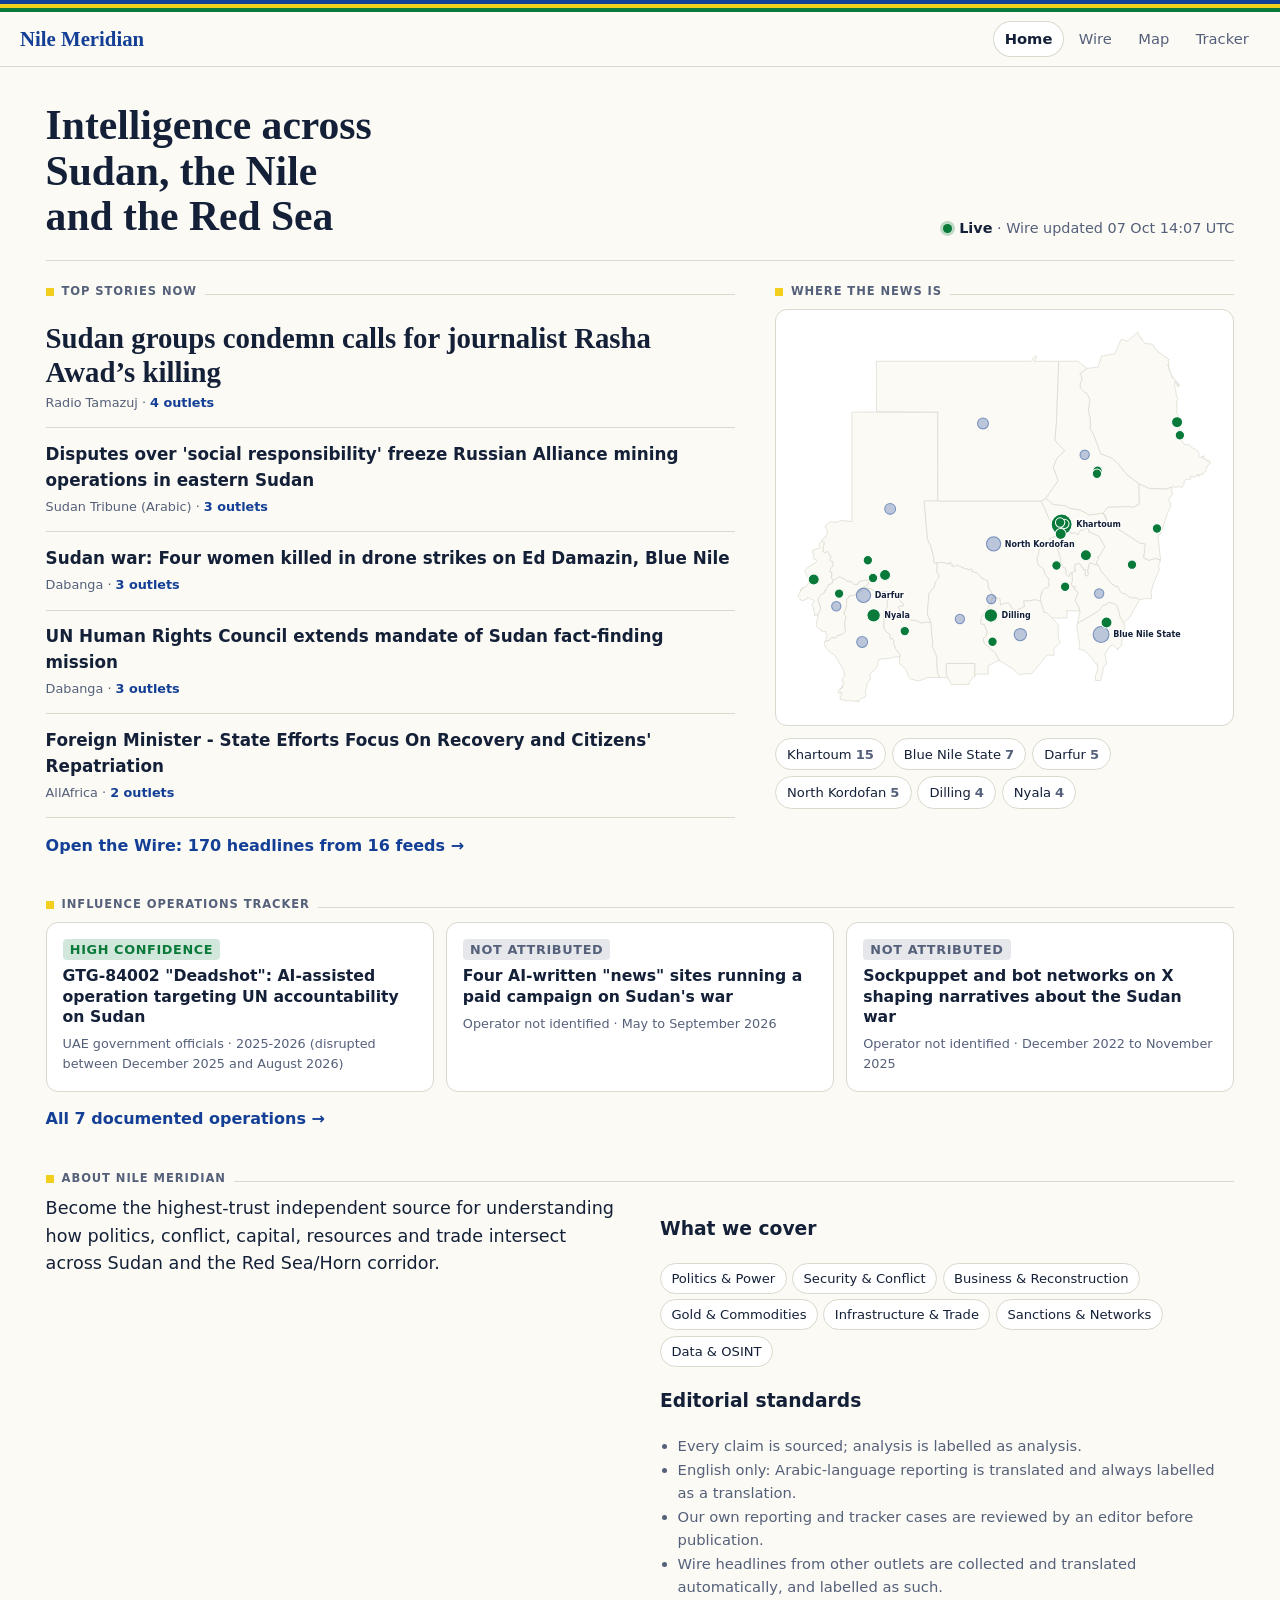
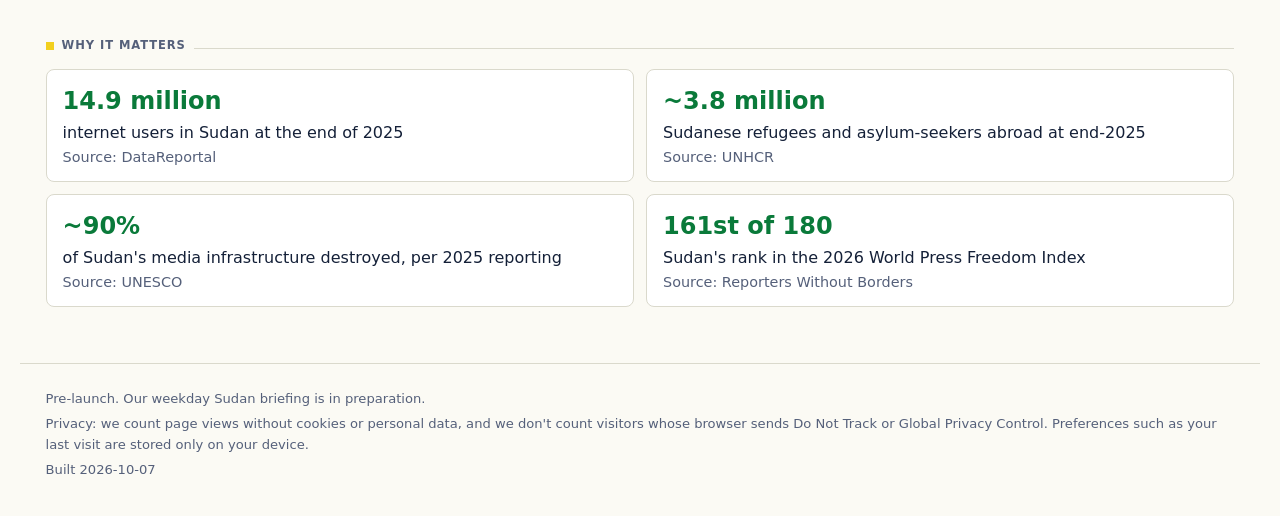
==== commit 75e096f5: "Publish 2026-10-07T14:07:20Z from nile-meridian@46885c0" ====
--- a/index.html
+++ b/index.html
@@ -5,7 +5,7 @@
   <meta name="viewport" content="width=device-width, initial-scale=1, viewport-fit=cover">
   <title>Nile Meridian: Intelligence across Sudan, the Nile and the Red Sea</title>
   <meta name="description" content="Become the highest-trust independent source for understanding how politics, conflict, capital, resources and trade intersect across Sudan and the Red Sea/Horn corridor.">
-  <meta name="generated" content="2026-10-07T14:04:48.355527+00:00">
+  <meta name="generated" content="2026-10-07T14:07:02.604515+00:00">
   <meta property="og:type" content="website">
   <meta property="og:site_name" content="Nile Meridian">
   <meta property="og:title" content="Nile Meridian: Intelligence across Sudan, the Nile and the Red Sea">
@@ -98,14 +98,14 @@
   <main class="home">
     <section class="hero" id="mission">
       <h1>Intelligence across Sudan, the Nile and the Red Sea</h1>
-      <p><span class="live">Live</span> · Wire updated 07 Oct 14:04 UTC</p>
+      <p><span class="live">Live</span> · Wire updated 07 Oct 14:07 UTC</p>
     </section>
 
     <div class="dash">
       <section aria-labelledby="top-k">
         <h2 class="kicker" id="top-k">Top stories now</h2>
         <ol class="tops"><li><a href="https://www.radiotamazuj.org/en/news/article/sudan-groups-condemn-calls-for-journalist-rasha-awads-killing" rel="noopener nofollow">Sudan groups condemn calls for journalist Rasha Awad’s killing</a><span class="meta">Radio Tamazuj · <span class="cov">4 outlets</span></span></li><li><a href="https://sudantribune.net/article/319682" rel="noopener nofollow">Disputes over &#x27;social responsibility&#x27; freeze Russian Alliance mining operations in eastern Sudan</a><span class="meta">Sudan Tribune (Arabic) · <span class="cov">3 outlets</span></span></li><li><a href="https://www.dabangasudan.org/en/all-news/article/sudan-war-four-women-killed-in-drone-strikes-on-ed-damazin-blue-nile" rel="noopener nofollow">Sudan war: Four women killed in drone strikes on Ed Damazin, Blue Nile</a><span class="meta">Dabanga · <span class="cov">3 outlets</span></span></li><li><a href="https://www.dabangasudan.org/en/all-news/article/un-human-rights-council-extends-mandate-of-sudan-fact-finding-mission" rel="noopener nofollow">UN Human Rights Council extends mandate of Sudan fact-finding mission</a><span class="meta">Dabanga · <span class="cov">3 outlets</span></span></li><li><a href="https://allafrica.com/stories/202610070458.html" rel="noopener nofollow">Foreign Minister - State Efforts Focus On Recovery and Citizens&#x27; Repatriation</a><span class="meta">AllAfrica · <span class="cov">2 outlets</span></span></li></ol>
-        <a class="more" href="wire.html">Open the Wire: 169 headlines from 16 feeds →</a>
+        <a class="more" href="wire.html">Open the Wire: 170 headlines from 16 feeds →</a>
       </section>
       <section aria-labelledby="map-k">
         <h2 class="kicker" id="map-k">Where the news is</h2>
@@ -158,6 +158,7 @@
 <a href="wire.html#place-ed-dueim" data-p="ed-dueim"><circle class="hit" cx="397.8" cy="360.6" r="18.0"/><circle class="marker town" cx="397.8" cy="360.6" r="7.0"><title>Ed Dueim: 1 story</title></circle></a>
 <a href="wire.html#place-gedaref" data-p="gedaref"><circle class="hit" cx="510.5" cy="359.3" r="18.0"/><circle class="marker city" cx="510.5" cy="359.3" r="7.0"><title>Gedaref: 1 story</title></circle></a>
 <a href="wire.html#place-kadugli" data-p="kadugli"><circle class="hit" cx="302.3" cy="474.3" r="18.0"/><circle class="marker city" cx="302.3" cy="474.3" r="7.0"><title>Kadugli: 1 story</title></circle></a>
+<a href="wire.html#place-kassala" data-p="kassala"><circle class="hit" cx="547.8" cy="305.3" r="18.0"/><circle class="marker city" cx="547.8" cy="305.3" r="7.0"><title>Kassala: 1 story</title></circle></a>
 <a href="wire.html#place-khartoum-north" data-p="khartoum-north"><circle class="hit" cx="409.5" cy="298.3" r="18.0"/><circle class="marker city" cx="409.5" cy="298.3" r="7.0"><title>Khartoum North (Bahri): 1 story</title></circle></a>
 <a href="wire.html#place-kosti" data-p="kosti"><circle class="hit" cx="410.7" cy="392.3" r="18.0"/><circle class="marker city" cx="410.7" cy="392.3" r="7.0"><title>Kosti: 1 story</title></circle></a>
 <a href="wire.html#place-kutum" data-p="kutum"><circle class="hit" cx="116.2" cy="352.7" r="18.0"/><circle class="marker town" cx="116.2" cy="352.7" r="7.0"><title>Kutum: 1 story</title></circle></a>
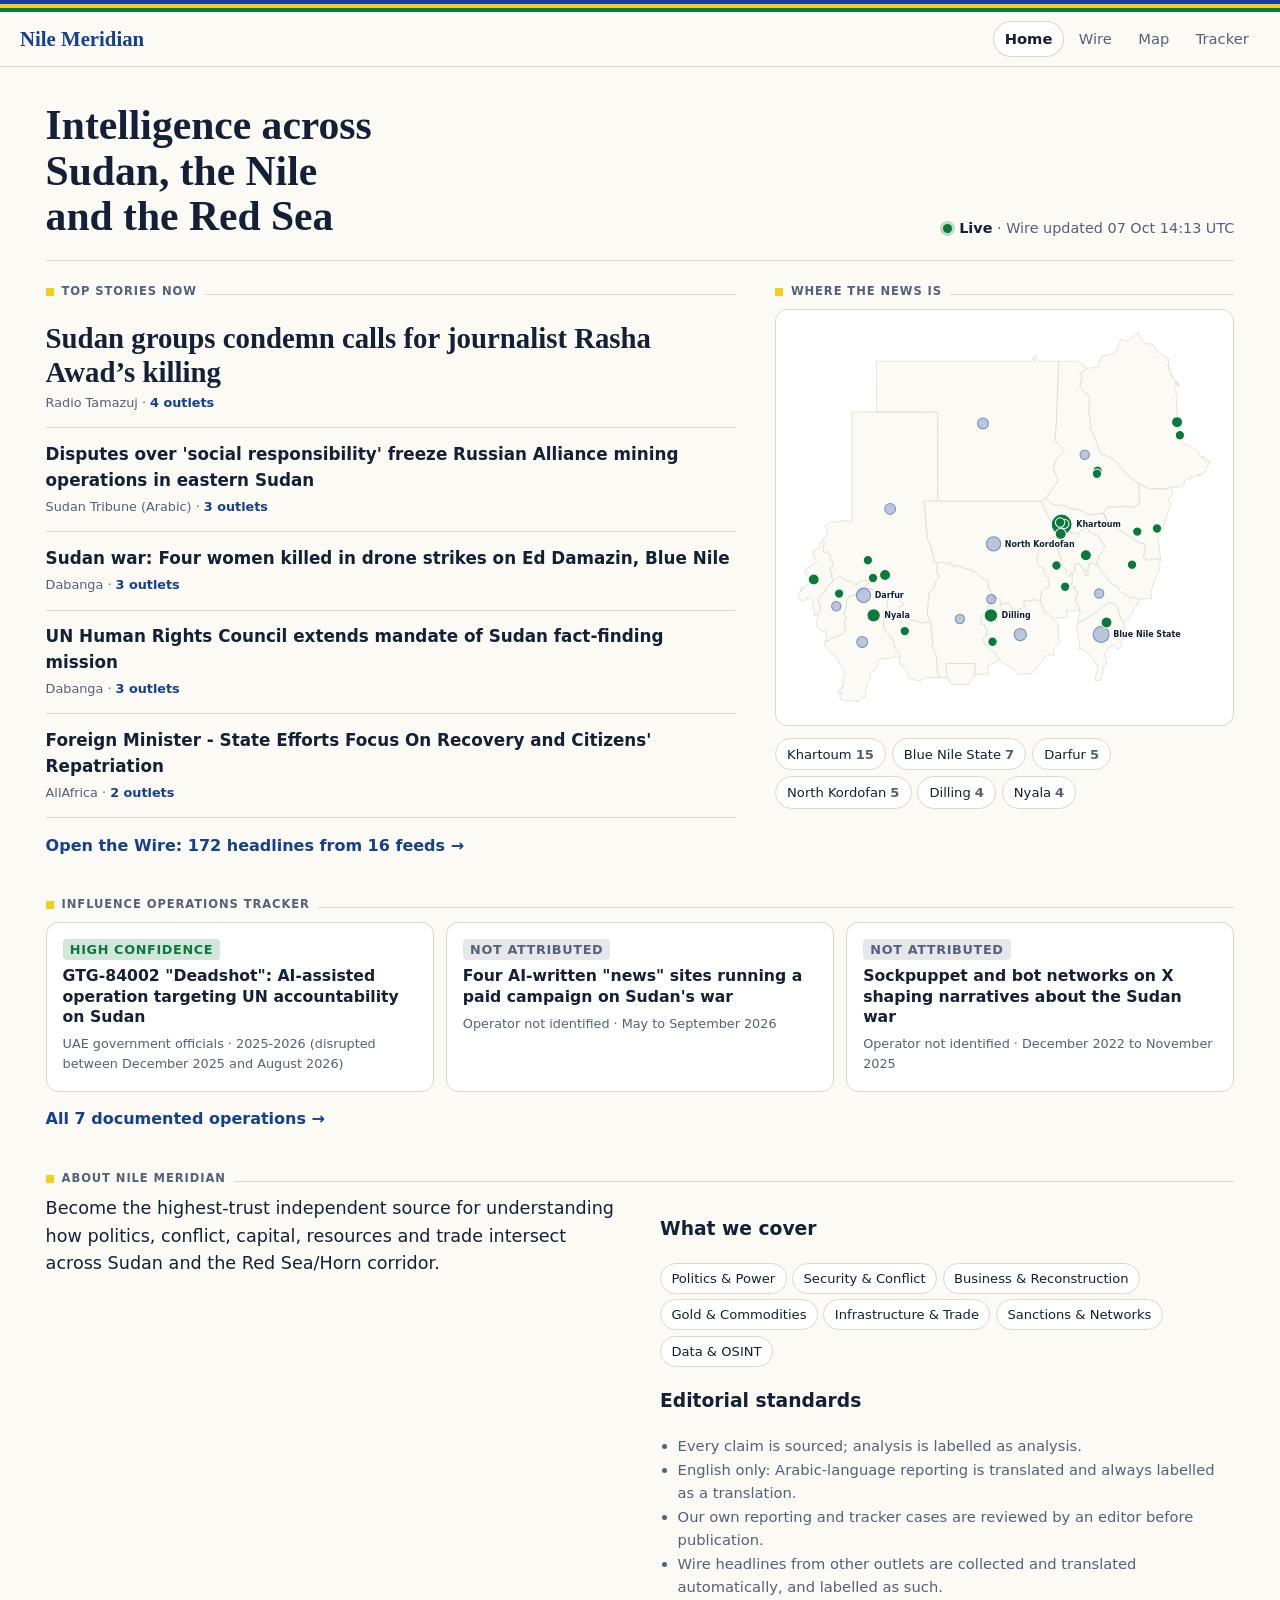
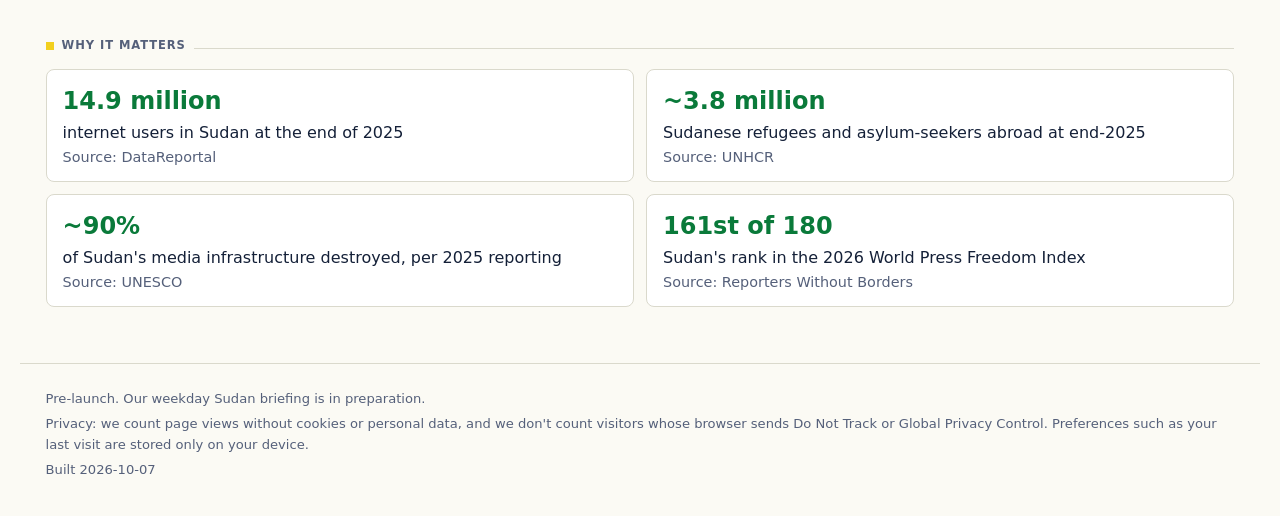
==== commit adf016aa: "Publish 2026-10-07T14:14:05Z from nile-meridian@46885c0" ====
--- a/index.html
+++ b/index.html
@@ -5,7 +5,7 @@
   <meta name="viewport" content="width=device-width, initial-scale=1, viewport-fit=cover">
   <title>Nile Meridian: Intelligence across Sudan, the Nile and the Red Sea</title>
   <meta name="description" content="Become the highest-trust independent source for understanding how politics, conflict, capital, resources and trade intersect across Sudan and the Red Sea/Horn corridor.">
-  <meta name="generated" content="2026-10-07T14:07:02.604515+00:00">
+  <meta name="generated" content="2026-10-07T14:13:48.926955+00:00">
   <meta property="og:type" content="website">
   <meta property="og:site_name" content="Nile Meridian">
   <meta property="og:title" content="Nile Meridian: Intelligence across Sudan, the Nile and the Red Sea">
@@ -98,14 +98,14 @@
   <main class="home">
     <section class="hero" id="mission">
       <h1>Intelligence across Sudan, the Nile and the Red Sea</h1>
-      <p><span class="live">Live</span> · Wire updated 07 Oct 14:07 UTC</p>
+      <p><span class="live">Live</span> · Wire updated 07 Oct 14:13 UTC</p>
     </section>
 
     <div class="dash">
       <section aria-labelledby="top-k">
         <h2 class="kicker" id="top-k">Top stories now</h2>
         <ol class="tops"><li><a href="https://www.radiotamazuj.org/en/news/article/sudan-groups-condemn-calls-for-journalist-rasha-awads-killing" rel="noopener nofollow">Sudan groups condemn calls for journalist Rasha Awad’s killing</a><span class="meta">Radio Tamazuj · <span class="cov">4 outlets</span></span></li><li><a href="https://sudantribune.net/article/319682" rel="noopener nofollow">Disputes over &#x27;social responsibility&#x27; freeze Russian Alliance mining operations in eastern Sudan</a><span class="meta">Sudan Tribune (Arabic) · <span class="cov">3 outlets</span></span></li><li><a href="https://www.dabangasudan.org/en/all-news/article/sudan-war-four-women-killed-in-drone-strikes-on-ed-damazin-blue-nile" rel="noopener nofollow">Sudan war: Four women killed in drone strikes on Ed Damazin, Blue Nile</a><span class="meta">Dabanga · <span class="cov">3 outlets</span></span></li><li><a href="https://www.dabangasudan.org/en/all-news/article/un-human-rights-council-extends-mandate-of-sudan-fact-finding-mission" rel="noopener nofollow">UN Human Rights Council extends mandate of Sudan fact-finding mission</a><span class="meta">Dabanga · <span class="cov">3 outlets</span></span></li><li><a href="https://allafrica.com/stories/202610070458.html" rel="noopener nofollow">Foreign Minister - State Efforts Focus On Recovery and Citizens&#x27; Repatriation</a><span class="meta">AllAfrica · <span class="cov">2 outlets</span></span></li></ol>
-        <a class="more" href="wire.html">Open the Wire: 170 headlines from 16 feeds →</a>
+        <a class="more" href="wire.html">Open the Wire: 172 headlines from 16 feeds →</a>
       </section>
       <section aria-labelledby="map-k">
         <h2 class="kicker" id="map-k">Where the news is</h2>
@@ -162,6 +162,7 @@
 <a href="wire.html#place-khartoum-north" data-p="khartoum-north"><circle class="hit" cx="409.5" cy="298.3" r="18.0"/><circle class="marker city" cx="409.5" cy="298.3" r="7.0"><title>Khartoum North (Bahri): 1 story</title></circle></a>
 <a href="wire.html#place-kosti" data-p="kosti"><circle class="hit" cx="410.7" cy="392.3" r="18.0"/><circle class="marker city" cx="410.7" cy="392.3" r="7.0"><title>Kosti: 1 story</title></circle></a>
 <a href="wire.html#place-kutum" data-p="kutum"><circle class="hit" cx="116.2" cy="352.7" r="18.0"/><circle class="marker town" cx="116.2" cy="352.7" r="7.0"><title>Kutum: 1 story</title></circle></a>
+<a href="wire.html#place-new-halfa" data-p="new-halfa"><circle class="hit" cx="518.4" cy="309.9" r="18.0"/><circle class="marker town" cx="518.4" cy="309.9" r="7.0"><title>New Halfa: 1 story</title></circle></a>
 <a href="wire.html#place-omdurman" data-p="omdurman"><circle class="hit" cx="403.2" cy="296.4" r="18.0"/><circle class="marker city" cx="403.2" cy="296.4" r="7.0"><title>Omdurman: 1 story</title></circle></a>
 <a href="wire.html#place-suakin" data-p="suakin"><circle class="hit" cx="582.0" cy="166.0" r="18.0"/><circle class="marker town" cx="582.0" cy="166.0" r="7.0"><title>Suakin: 1 story</title></circle></a>
 <a href="wire.html#place-tawila" data-p="tawila"><circle class="hit" cx="123.9" cy="379.1" r="18.0"/><circle class="marker town" cx="123.9" cy="379.1" r="7.0"><title>Tawila: 1 story</title></circle></a>
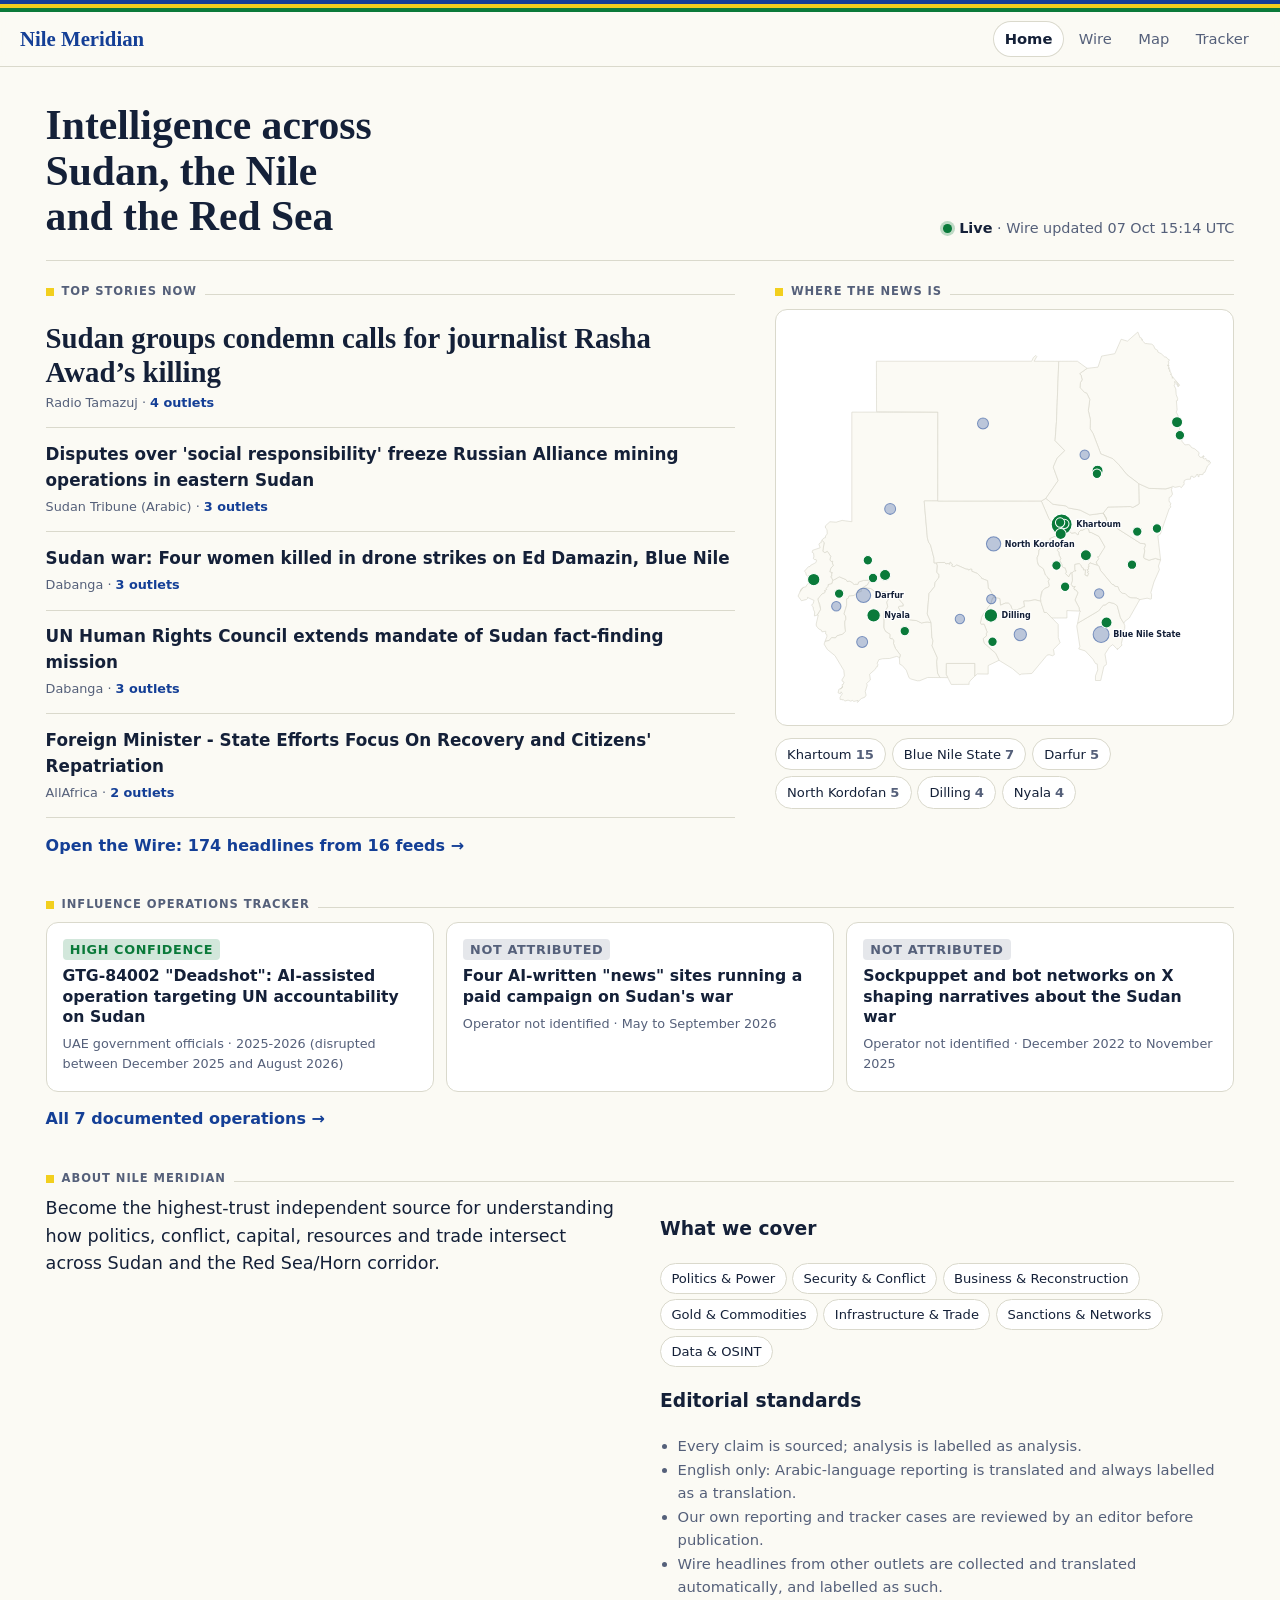
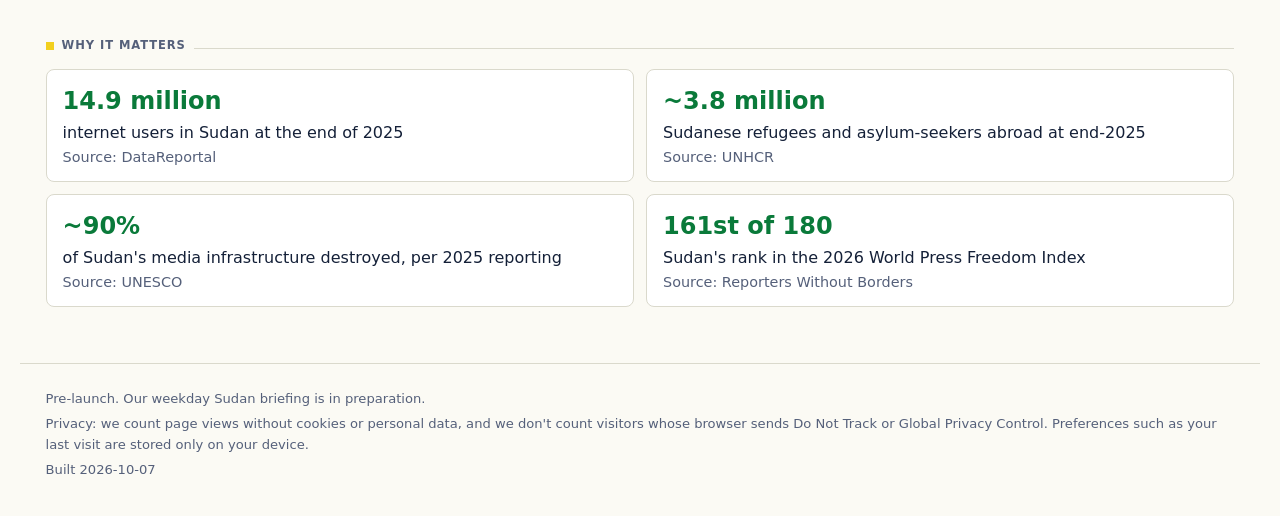
==== commit 755898fa: "Publish 2026-10-07T15:14:40Z from nile-meridian@46885c0" ====
--- a/index.html
+++ b/index.html
@@ -5,7 +5,7 @@
   <meta name="viewport" content="width=device-width, initial-scale=1, viewport-fit=cover">
   <title>Nile Meridian: Intelligence across Sudan, the Nile and the Red Sea</title>
   <meta name="description" content="Become the highest-trust independent source for understanding how politics, conflict, capital, resources and trade intersect across Sudan and the Red Sea/Horn corridor.">
-  <meta name="generated" content="2026-10-07T14:13:48.926955+00:00">
+  <meta name="generated" content="2026-10-07T15:14:13.995512+00:00">
   <meta property="og:type" content="website">
   <meta property="og:site_name" content="Nile Meridian">
   <meta property="og:title" content="Nile Meridian: Intelligence across Sudan, the Nile and the Red Sea">
@@ -98,14 +98,14 @@
   <main class="home">
     <section class="hero" id="mission">
       <h1>Intelligence across Sudan, the Nile and the Red Sea</h1>
-      <p><span class="live">Live</span> · Wire updated 07 Oct 14:13 UTC</p>
+      <p><span class="live">Live</span> · Wire updated 07 Oct 15:14 UTC</p>
     </section>
 
     <div class="dash">
       <section aria-labelledby="top-k">
         <h2 class="kicker" id="top-k">Top stories now</h2>
         <ol class="tops"><li><a href="https://www.radiotamazuj.org/en/news/article/sudan-groups-condemn-calls-for-journalist-rasha-awads-killing" rel="noopener nofollow">Sudan groups condemn calls for journalist Rasha Awad’s killing</a><span class="meta">Radio Tamazuj · <span class="cov">4 outlets</span></span></li><li><a href="https://sudantribune.net/article/319682" rel="noopener nofollow">Disputes over &#x27;social responsibility&#x27; freeze Russian Alliance mining operations in eastern Sudan</a><span class="meta">Sudan Tribune (Arabic) · <span class="cov">3 outlets</span></span></li><li><a href="https://www.dabangasudan.org/en/all-news/article/sudan-war-four-women-killed-in-drone-strikes-on-ed-damazin-blue-nile" rel="noopener nofollow">Sudan war: Four women killed in drone strikes on Ed Damazin, Blue Nile</a><span class="meta">Dabanga · <span class="cov">3 outlets</span></span></li><li><a href="https://www.dabangasudan.org/en/all-news/article/un-human-rights-council-extends-mandate-of-sudan-fact-finding-mission" rel="noopener nofollow">UN Human Rights Council extends mandate of Sudan fact-finding mission</a><span class="meta">Dabanga · <span class="cov">3 outlets</span></span></li><li><a href="https://allafrica.com/stories/202610070458.html" rel="noopener nofollow">Foreign Minister - State Efforts Focus On Recovery and Citizens&#x27; Repatriation</a><span class="meta">AllAfrica · <span class="cov">2 outlets</span></span></li></ol>
-        <a class="more" href="wire.html">Open the Wire: 172 headlines from 16 feeds →</a>
+        <a class="more" href="wire.html">Open the Wire: 174 headlines from 16 feeds →</a>
       </section>
       <section aria-labelledby="map-k">
         <h2 class="kicker" id="map-k">Where the news is</h2>
@@ -146,13 +146,13 @@
 <a href="wire.html#place-khartoum" data-p="khartoum"><circle class="hit" cx="405.5" cy="299.4" r="18.0"/><circle class="marker city" cx="405.5" cy="299.4" r="15.6"><title>Khartoum: 15 stories</title></circle></a>
 <a href="wire.html#place-dilling" data-p="dilling"><circle class="hit" cx="299.9" cy="435.1" r="18.0"/><circle class="marker town" cx="299.9" cy="435.1" r="10.0"><title>Dilling: 4 stories</title></circle></a>
 <a href="wire.html#place-nyala" data-p="nyala"><circle class="hit" cx="124.8" cy="434.9" r="18.0"/><circle class="marker city" cx="124.8" cy="434.9" r="10.0"><title>Nyala: 4 stories</title></circle></a>
+<a href="wire.html#place-el-geneina" data-p="el-geneina"><circle class="hit" cx="35.4" cy="381.5" r="18.0"/><circle class="marker city" cx="35.4" cy="381.5" r="9.2"><title>El Geneina: 3 stories</title></circle></a>
+<a href="wire.html#place-atbara" data-p="atbara"><circle class="hit" cx="459.1" cy="218.9" r="18.0"/><circle class="marker city" cx="459.1" cy="218.9" r="8.2"><title>Atbara: 2 stories</title></circle></a>
 <a href="wire.html#place-ed-damazin" data-p="ed-damazin"><circle class="hit" cx="472.5" cy="445.7" r="18.0"/><circle class="marker city" cx="472.5" cy="445.7" r="8.2"><title>Ed Damazin: 2 stories</title></circle></a>
 <a href="wire.html#place-el-fasher" data-p="el-fasher"><circle class="hit" cx="141.9" cy="374.8" r="18.0"/><circle class="marker city" cx="141.9" cy="374.8" r="8.2"><title>El Fasher: 2 stories</title></circle></a>
-<a href="wire.html#place-el-geneina" data-p="el-geneina"><circle class="hit" cx="35.4" cy="381.5" r="18.0"/><circle class="marker city" cx="35.4" cy="381.5" r="8.2"><title>El Geneina: 2 stories</title></circle></a>
 <a href="wire.html#place-jebel-aulia" data-p="jebel-aulia"><circle class="hit" cx="404.1" cy="313.4" r="18.0"/><circle class="marker town" cx="404.1" cy="313.4" r="8.2"><title>Jebel Aulia: 2 stories</title></circle></a>
 <a href="wire.html#place-port-sudan" data-p="port-sudan"><circle class="hit" cx="577.8" cy="146.5" r="18.0"/><circle class="marker city" cx="577.8" cy="146.5" r="8.2"><title>Port Sudan: 2 stories</title></circle></a>
 <a href="wire.html#place-wad-madani" data-p="wad-madani"><circle class="hit" cx="441.7" cy="345.3" r="18.0"/><circle class="marker city" cx="441.7" cy="345.3" r="8.2"><title>Wad Madani: 2 stories</title></circle></a>
-<a href="wire.html#place-atbara" data-p="atbara"><circle class="hit" cx="459.1" cy="218.9" r="18.0"/><circle class="marker city" cx="459.1" cy="218.9" r="7.0"><title>Atbara: 1 story</title></circle></a>
 <a href="wire.html#place-ed-daein" data-p="ed-daein"><circle class="hit" cx="171.3" cy="458.4" r="18.0"/><circle class="marker city" cx="171.3" cy="458.4" r="7.0"><title>Ed Daein: 1 story</title></circle></a>
 <a href="wire.html#place-ed-damer" data-p="ed-damer"><circle class="hit" cx="458.2" cy="223.6" r="18.0"/><circle class="marker town" cx="458.2" cy="223.6" r="7.0"><title>Ed Damer: 1 story</title></circle></a>
 <a href="wire.html#place-ed-dueim" data-p="ed-dueim"><circle class="hit" cx="397.8" cy="360.6" r="18.0"/><circle class="marker town" cx="397.8" cy="360.6" r="7.0"><title>Ed Dueim: 1 story</title></circle></a>
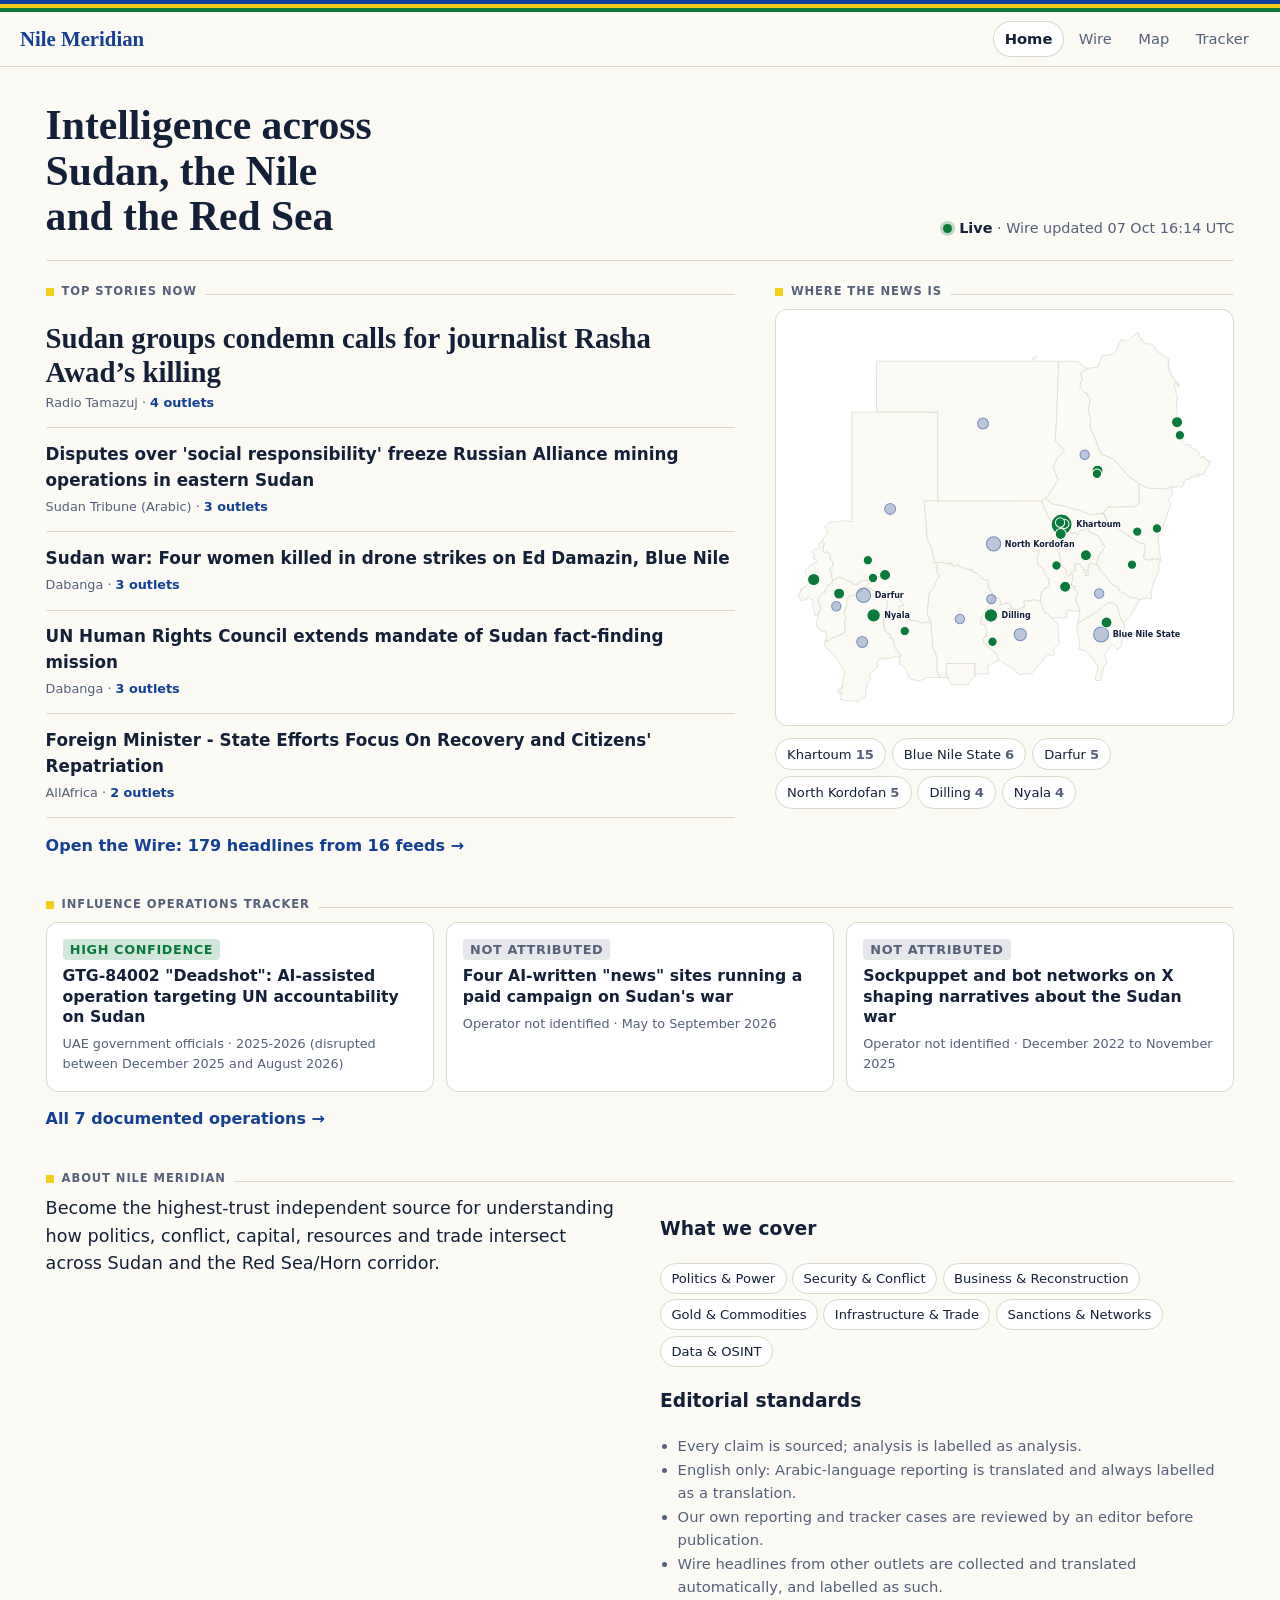
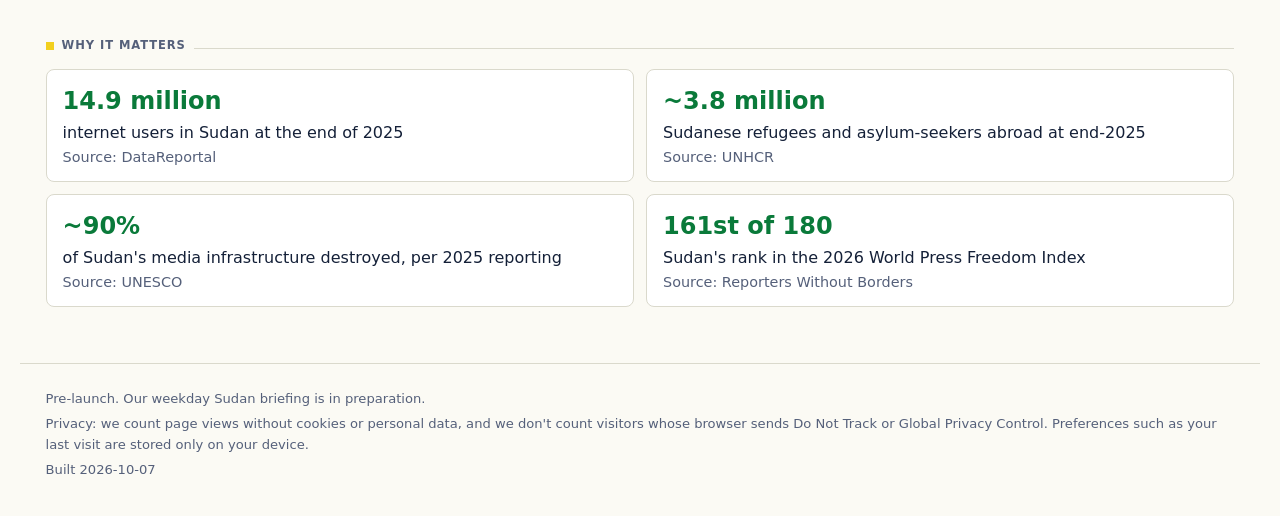
==== commit 9b30459b: "Publish 2026-10-07T16:15:18Z from nile-meridian@46885c0" ====
--- a/index.html
+++ b/index.html
@@ -5,7 +5,7 @@
   <meta name="viewport" content="width=device-width, initial-scale=1, viewport-fit=cover">
   <title>Nile Meridian: Intelligence across Sudan, the Nile and the Red Sea</title>
   <meta name="description" content="Become the highest-trust independent source for understanding how politics, conflict, capital, resources and trade intersect across Sudan and the Red Sea/Horn corridor.">
-  <meta name="generated" content="2026-10-07T15:14:13.995512+00:00">
+  <meta name="generated" content="2026-10-07T16:14:52.232316+00:00">
   <meta property="og:type" content="website">
   <meta property="og:site_name" content="Nile Meridian">
   <meta property="og:title" content="Nile Meridian: Intelligence across Sudan, the Nile and the Red Sea">
@@ -98,14 +98,14 @@
   <main class="home">
     <section class="hero" id="mission">
       <h1>Intelligence across Sudan, the Nile and the Red Sea</h1>
-      <p><span class="live">Live</span> · Wire updated 07 Oct 15:14 UTC</p>
+      <p><span class="live">Live</span> · Wire updated 07 Oct 16:14 UTC</p>
     </section>
 
     <div class="dash">
       <section aria-labelledby="top-k">
         <h2 class="kicker" id="top-k">Top stories now</h2>
         <ol class="tops"><li><a href="https://www.radiotamazuj.org/en/news/article/sudan-groups-condemn-calls-for-journalist-rasha-awads-killing" rel="noopener nofollow">Sudan groups condemn calls for journalist Rasha Awad’s killing</a><span class="meta">Radio Tamazuj · <span class="cov">4 outlets</span></span></li><li><a href="https://sudantribune.net/article/319682" rel="noopener nofollow">Disputes over &#x27;social responsibility&#x27; freeze Russian Alliance mining operations in eastern Sudan</a><span class="meta">Sudan Tribune (Arabic) · <span class="cov">3 outlets</span></span></li><li><a href="https://www.dabangasudan.org/en/all-news/article/sudan-war-four-women-killed-in-drone-strikes-on-ed-damazin-blue-nile" rel="noopener nofollow">Sudan war: Four women killed in drone strikes on Ed Damazin, Blue Nile</a><span class="meta">Dabanga · <span class="cov">3 outlets</span></span></li><li><a href="https://www.dabangasudan.org/en/all-news/article/un-human-rights-council-extends-mandate-of-sudan-fact-finding-mission" rel="noopener nofollow">UN Human Rights Council extends mandate of Sudan fact-finding mission</a><span class="meta">Dabanga · <span class="cov">3 outlets</span></span></li><li><a href="https://allafrica.com/stories/202610070458.html" rel="noopener nofollow">Foreign Minister - State Efforts Focus On Recovery and Citizens&#x27; Repatriation</a><span class="meta">AllAfrica · <span class="cov">2 outlets</span></span></li></ol>
-        <a class="more" href="wire.html">Open the Wire: 174 headlines from 16 feeds →</a>
+        <a class="more" href="wire.html">Open the Wire: 179 headlines from 16 feeds →</a>
       </section>
       <section aria-labelledby="map-k">
         <h2 class="kicker" id="map-k">Where the news is</h2>
@@ -131,7 +131,7 @@
 <path class="state" data-slug="west-darfur" d="M63.8,382.3 L60.7,377.1 L62.2,376.3 L62.1,372.0 L63.2,371.4 L59.3,370.0 L61.0,364.4 L64.5,360.9 L63.2,356.6 L63.7,354.3 L61.3,354.5 L59.5,352.2 L60.8,346.9 L55.9,339.6 L52.0,341.4 L48.9,339.2 L51.0,326.3 L47.6,323.0 L46.5,324.0 L46.7,326.4 L44.7,326.7 L43.2,328.7 L45.0,334.0 L33.9,337.8 L32.9,340.8 L35.2,342.1 L35.7,347.9 L34.6,349.5 L36.2,351.6 L39.0,351.8 L39.6,353.5 L38.4,356.3 L30.8,360.3 L29.8,362.0 L27.4,362.4 L21.5,369.1 L23.4,370.8 L24.2,374.8 L27.4,377.9 L27.1,380.9 L29.9,385.0 L25.2,389.2 L23.8,392.3 L19.3,393.4 L16.3,396.9 L15.2,399.2 L19.6,393.4 L16.3,396.9 L12.0,406.2 L17.0,413.1 L24.4,411.3 L26.1,409.9 L26.1,408.1 L35.9,412.7 L34.6,417.1 L32.2,419.9 L34.5,422.1 L35.0,426.3 L36.8,429.9 L36.4,435.9 L40.6,434.5 L45.7,425.8 L41.5,410.4 L47.9,402.8 L51.7,401.1 L52.4,399.4 L51.1,398.3 L54.6,396.4 L53.8,394.8 L56.8,391.4 L56.8,389.0 L62.4,387.4 L63.8,382.3 Z"><title>West Darfur</title></path>
 <path class="state" data-slug="west-kordofan" d="M276.0,525.6 L279.6,522.4 L295.8,522.6 L295.8,509.9 L312.1,502.0 L306.9,491.5 L290.3,477.0 L289.3,474.9 L288.4,469.6 L293.3,465.4 L292.9,462.5 L294.2,459.7 L289.8,448.2 L285.4,448.4 L284.2,446.4 L285.9,437.8 L289.0,431.9 L291.3,430.7 L292.0,427.6 L294.0,426.6 L295.2,423.1 L299.6,418.2 L302.1,409.0 L304.9,408.3 L297.6,395.3 L296.0,394.8 L294.9,383.2 L285.5,379.5 L285.8,378.6 L279.9,372.5 L271.3,369.1 L271.3,366.0 L268.7,366.0 L266.7,367.7 L266.2,366.3 L262.7,365.9 L248.5,359.6 L246.5,361.7 L243.8,362.2 L241.3,361.2 L242.2,358.4 L239.7,355.9 L238.8,356.0 L238.8,358.5 L237.7,358.6 L235.9,357.4 L232.8,358.3 L230.9,356.0 L220.8,356.1 L218.8,356.9 L220.1,361.2 L219.2,370.5 L222.4,374.1 L222.5,377.9 L216.7,385.6 L215.7,392.2 L207.6,402.2 L204.9,432.9 L210.6,445.8 L211.8,467.4 L213.5,473.0 L212.1,480.4 L220.0,498.3 L219.0,504.0 L220.3,521.0 L223.9,527.8 L235.5,527.9 L233.1,523.1 L233.2,506.7 L276.0,506.7 L276.0,525.6 Z"><title>West Kordofan</title></path>
 <path class="state" data-slug="white-nile-state" d="M406.0,315.0 L402.8,313.7 L402.2,315.4 L399.3,315.3 L387.8,320.5 L388.8,322.9 L384.5,323.7 L383.7,327.0 L382.3,326.9 L381.7,331.7 L377.5,335.3 L374.9,334.1 L371.8,337.2 L371.1,343.8 L368.9,348.9 L369.1,354.1 L371.3,360.3 L378.3,365.4 L381.5,374.9 L384.5,377.5 L385.0,379.6 L387.5,380.6 L385.6,384.2 L387.2,390.2 L386.0,392.6 L380.6,394.7 L376.7,398.3 L374.0,409.4 L374.8,416.0 L379.7,430.7 L382.9,430.6 L390.9,438.9 L413.4,438.8 L413.3,427.8 L432.3,428.6 L431.3,423.2 L425.4,412.0 L429.8,401.4 L426.9,397.1 L425.1,397.1 L423.5,394.4 L425.8,392.1 L422.5,392.7 L419.7,388.7 L421.6,382.6 L420.8,372.1 L419.4,371.2 L416.0,377.5 L411.2,372.5 L412.5,370.3 L410.7,364.0 L409.2,364.3 L405.9,361.7 L405.9,359.4 L402.7,353.0 L404.3,349.8 L401.6,344.8 L401.3,340.6 L399.1,338.0 L400.3,334.9 L403.0,334.8 L403.4,335.9 L406.5,330.2 L406.8,320.1 L405.3,318.0 L406.0,315.0 Z"><title>White Nile</title></path>
-<a href="wire.html#place-blue-nile-state" data-p="blue-nile-state"><circle class="hit" cx="464.4" cy="463.6" r="18.0"/><circle class="marker state" cx="464.4" cy="463.6" r="11.9"><title>Blue Nile State: 7 stories</title></circle></a>
+<a href="wire.html#place-blue-nile-state" data-p="blue-nile-state"><circle class="hit" cx="464.4" cy="463.6" r="18.0"/><circle class="marker state" cx="464.4" cy="463.6" r="11.3"><title>Blue Nile State: 6 stories</title></circle></a>
 <a href="wire.html#place-darfur" data-p="darfur"><circle class="hit" cx="109.7" cy="405.1" r="18.0"/><circle class="marker region" cx="109.7" cy="405.1" r="10.7"><title>Darfur: 5 stories</title></circle></a>
 <a href="wire.html#place-north-kordofan" data-p="north-kordofan"><circle class="hit" cx="303.9" cy="328.2" r="18.0"/><circle class="marker state" cx="303.9" cy="328.2" r="10.7"><title>North Kordofan: 5 stories</title></circle></a>
 <a href="wire.html#place-south-kordofan" data-p="south-kordofan"><circle class="hit" cx="343.8" cy="463.6" r="18.0"/><circle class="marker state" cx="343.8" cy="463.6" r="9.2"><title>South Kordofan: 3 stories</title></circle></a>
@@ -151,8 +151,10 @@
 <a href="wire.html#place-ed-damazin" data-p="ed-damazin"><circle class="hit" cx="472.5" cy="445.7" r="18.0"/><circle class="marker city" cx="472.5" cy="445.7" r="8.2"><title>Ed Damazin: 2 stories</title></circle></a>
 <a href="wire.html#place-el-fasher" data-p="el-fasher"><circle class="hit" cx="141.9" cy="374.8" r="18.0"/><circle class="marker city" cx="141.9" cy="374.8" r="8.2"><title>El Fasher: 2 stories</title></circle></a>
 <a href="wire.html#place-jebel-aulia" data-p="jebel-aulia"><circle class="hit" cx="404.1" cy="313.4" r="18.0"/><circle class="marker town" cx="404.1" cy="313.4" r="8.2"><title>Jebel Aulia: 2 stories</title></circle></a>
+<a href="wire.html#place-kosti" data-p="kosti"><circle class="hit" cx="410.7" cy="392.3" r="18.0"/><circle class="marker city" cx="410.7" cy="392.3" r="8.2"><title>Kosti: 2 stories</title></circle></a>
 <a href="wire.html#place-port-sudan" data-p="port-sudan"><circle class="hit" cx="577.8" cy="146.5" r="18.0"/><circle class="marker city" cx="577.8" cy="146.5" r="8.2"><title>Port Sudan: 2 stories</title></circle></a>
 <a href="wire.html#place-wad-madani" data-p="wad-madani"><circle class="hit" cx="441.7" cy="345.3" r="18.0"/><circle class="marker city" cx="441.7" cy="345.3" r="8.2"><title>Wad Madani: 2 stories</title></circle></a>
+<a href="wire.html#place-zalingei" data-p="zalingei"><circle class="hit" cx="73.3" cy="402.5" r="18.0"/><circle class="marker town" cx="73.3" cy="402.5" r="8.2"><title>Zalingei: 2 stories</title></circle></a>
 <a href="wire.html#place-ed-daein" data-p="ed-daein"><circle class="hit" cx="171.3" cy="458.4" r="18.0"/><circle class="marker city" cx="171.3" cy="458.4" r="7.0"><title>Ed Daein: 1 story</title></circle></a>
 <a href="wire.html#place-ed-damer" data-p="ed-damer"><circle class="hit" cx="458.2" cy="223.6" r="18.0"/><circle class="marker town" cx="458.2" cy="223.6" r="7.0"><title>Ed Damer: 1 story</title></circle></a>
 <a href="wire.html#place-ed-dueim" data-p="ed-dueim"><circle class="hit" cx="397.8" cy="360.6" r="18.0"/><circle class="marker town" cx="397.8" cy="360.6" r="7.0"><title>Ed Dueim: 1 story</title></circle></a>
@@ -160,22 +162,20 @@
 <a href="wire.html#place-kadugli" data-p="kadugli"><circle class="hit" cx="302.3" cy="474.3" r="18.0"/><circle class="marker city" cx="302.3" cy="474.3" r="7.0"><title>Kadugli: 1 story</title></circle></a>
 <a href="wire.html#place-kassala" data-p="kassala"><circle class="hit" cx="547.8" cy="305.3" r="18.0"/><circle class="marker city" cx="547.8" cy="305.3" r="7.0"><title>Kassala: 1 story</title></circle></a>
 <a href="wire.html#place-khartoum-north" data-p="khartoum-north"><circle class="hit" cx="409.5" cy="298.3" r="18.0"/><circle class="marker city" cx="409.5" cy="298.3" r="7.0"><title>Khartoum North (Bahri): 1 story</title></circle></a>
-<a href="wire.html#place-kosti" data-p="kosti"><circle class="hit" cx="410.7" cy="392.3" r="18.0"/><circle class="marker city" cx="410.7" cy="392.3" r="7.0"><title>Kosti: 1 story</title></circle></a>
 <a href="wire.html#place-kutum" data-p="kutum"><circle class="hit" cx="116.2" cy="352.7" r="18.0"/><circle class="marker town" cx="116.2" cy="352.7" r="7.0"><title>Kutum: 1 story</title></circle></a>
 <a href="wire.html#place-new-halfa" data-p="new-halfa"><circle class="hit" cx="518.4" cy="309.9" r="18.0"/><circle class="marker town" cx="518.4" cy="309.9" r="7.0"><title>New Halfa: 1 story</title></circle></a>
 <a href="wire.html#place-omdurman" data-p="omdurman"><circle class="hit" cx="403.2" cy="296.4" r="18.0"/><circle class="marker city" cx="403.2" cy="296.4" r="7.0"><title>Omdurman: 1 story</title></circle></a>
 <a href="wire.html#place-suakin" data-p="suakin"><circle class="hit" cx="582.0" cy="166.0" r="18.0"/><circle class="marker town" cx="582.0" cy="166.0" r="7.0"><title>Suakin: 1 story</title></circle></a>
 <a href="wire.html#place-tawila" data-p="tawila"><circle class="hit" cx="123.9" cy="379.1" r="18.0"/><circle class="marker town" cx="123.9" cy="379.1" r="7.0"><title>Tawila: 1 story</title></circle></a>
-<a href="wire.html#place-zalingei" data-p="zalingei"><circle class="hit" cx="73.3" cy="402.5" r="18.0"/><circle class="marker town" cx="73.3" cy="402.5" r="7.0"><title>Zalingei: 1 story</title></circle></a>
 <text class="marker-label" x="427.2" y="299.4" dy="0.35em">Khartoum</text>
-<text class="marker-label" x="482.4" y="463.6" dy="0.35em">Blue Nile State</text>
+<text class="marker-label" x="481.8" y="463.6" dy="0.35em">Blue Nile State</text>
 <text class="marker-label" x="126.4" y="405.1" dy="0.35em">Darfur</text>
 <text class="marker-label" x="320.6" y="328.2" dy="0.35em">North Kordofan</text>
 <text class="marker-label" x="315.9" y="435.1" dy="0.35em">Dilling</text>
 <text class="marker-label" x="140.8" y="434.9" dy="0.35em">Nyala</text>
 </svg>
         </div>
-        <ul class="places"><li><a href="wire.html#place-khartoum">Khartoum<b>15</b></a></li><li><a href="wire.html#place-blue-nile-state">Blue Nile State<b>7</b></a></li><li><a href="wire.html#place-darfur">Darfur<b>5</b></a></li><li><a href="wire.html#place-north-kordofan">North Kordofan<b>5</b></a></li><li><a href="wire.html#place-dilling">Dilling<b>4</b></a></li><li><a href="wire.html#place-nyala">Nyala<b>4</b></a></li></ul>
+        <ul class="places"><li><a href="wire.html#place-khartoum">Khartoum<b>15</b></a></li><li><a href="wire.html#place-blue-nile-state">Blue Nile State<b>6</b></a></li><li><a href="wire.html#place-darfur">Darfur<b>5</b></a></li><li><a href="wire.html#place-north-kordofan">North Kordofan<b>5</b></a></li><li><a href="wire.html#place-dilling">Dilling<b>4</b></a></li><li><a href="wire.html#place-nyala">Nyala<b>4</b></a></li></ul>
       </section>
     </div>
 
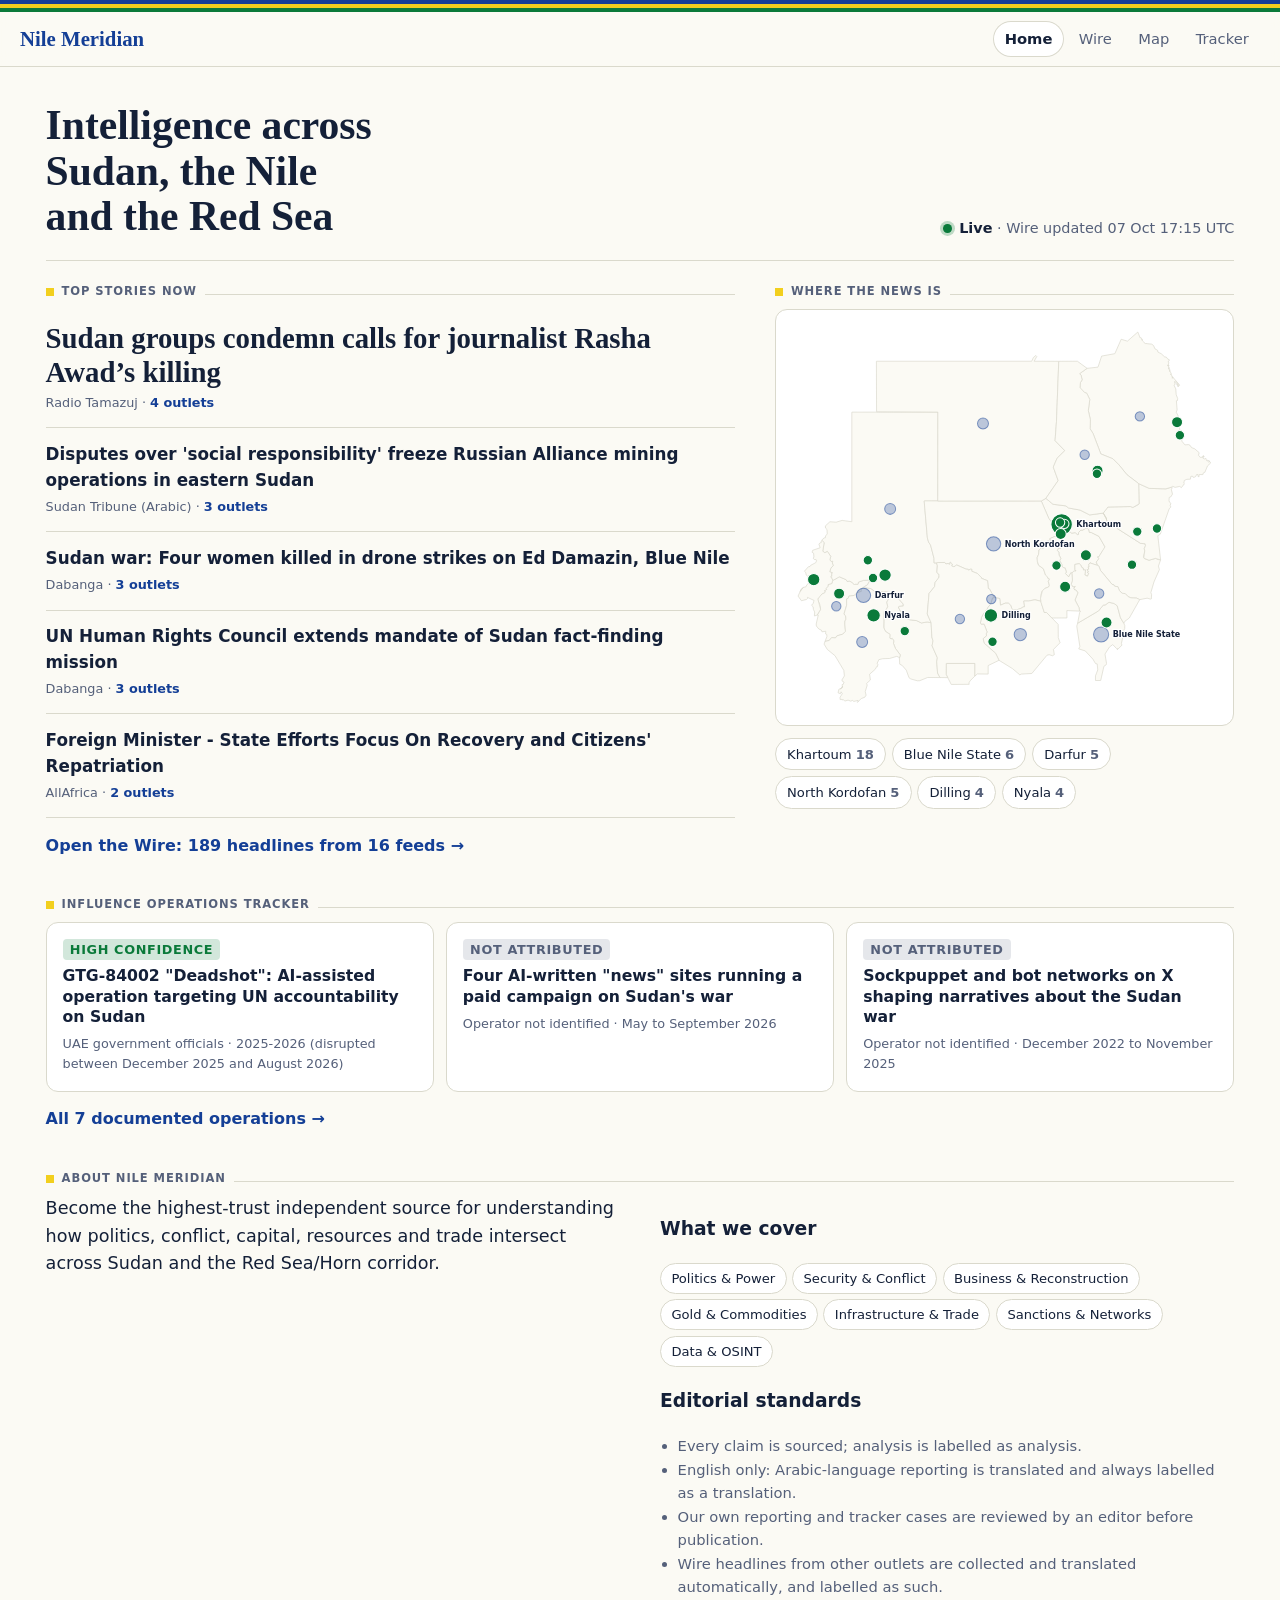
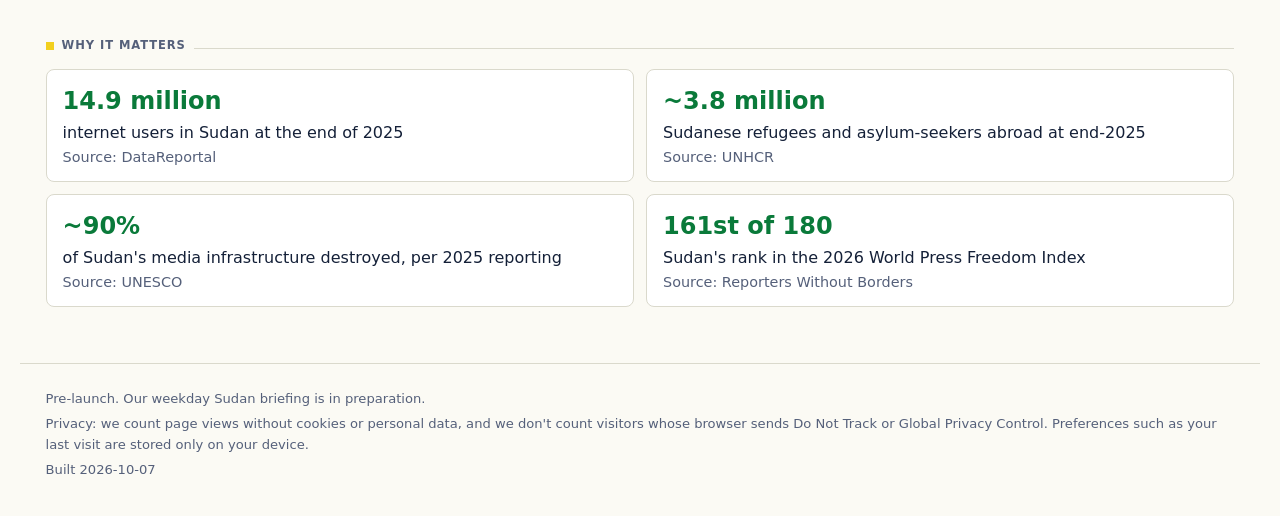
==== commit 53b22054: "Publish 2026-10-07T17:15:52Z from nile-meridian@46885c0" ====
--- a/index.html
+++ b/index.html
@@ -5,7 +5,7 @@
   <meta name="viewport" content="width=device-width, initial-scale=1, viewport-fit=cover">
   <title>Nile Meridian: Intelligence across Sudan, the Nile and the Red Sea</title>
   <meta name="description" content="Become the highest-trust independent source for understanding how politics, conflict, capital, resources and trade intersect across Sudan and the Red Sea/Horn corridor.">
-  <meta name="generated" content="2026-10-07T16:14:52.232316+00:00">
+  <meta name="generated" content="2026-10-07T17:15:28.613482+00:00">
   <meta property="og:type" content="website">
   <meta property="og:site_name" content="Nile Meridian">
   <meta property="og:title" content="Nile Meridian: Intelligence across Sudan, the Nile and the Red Sea">
@@ -98,14 +98,14 @@
   <main class="home">
     <section class="hero" id="mission">
       <h1>Intelligence across Sudan, the Nile and the Red Sea</h1>
-      <p><span class="live">Live</span> · Wire updated 07 Oct 16:14 UTC</p>
+      <p><span class="live">Live</span> · Wire updated 07 Oct 17:15 UTC</p>
     </section>
 
     <div class="dash">
       <section aria-labelledby="top-k">
         <h2 class="kicker" id="top-k">Top stories now</h2>
         <ol class="tops"><li><a href="https://www.radiotamazuj.org/en/news/article/sudan-groups-condemn-calls-for-journalist-rasha-awads-killing" rel="noopener nofollow">Sudan groups condemn calls for journalist Rasha Awad’s killing</a><span class="meta">Radio Tamazuj · <span class="cov">4 outlets</span></span></li><li><a href="https://sudantribune.net/article/319682" rel="noopener nofollow">Disputes over &#x27;social responsibility&#x27; freeze Russian Alliance mining operations in eastern Sudan</a><span class="meta">Sudan Tribune (Arabic) · <span class="cov">3 outlets</span></span></li><li><a href="https://www.dabangasudan.org/en/all-news/article/sudan-war-four-women-killed-in-drone-strikes-on-ed-damazin-blue-nile" rel="noopener nofollow">Sudan war: Four women killed in drone strikes on Ed Damazin, Blue Nile</a><span class="meta">Dabanga · <span class="cov">3 outlets</span></span></li><li><a href="https://www.dabangasudan.org/en/all-news/article/un-human-rights-council-extends-mandate-of-sudan-fact-finding-mission" rel="noopener nofollow">UN Human Rights Council extends mandate of Sudan fact-finding mission</a><span class="meta">Dabanga · <span class="cov">3 outlets</span></span></li><li><a href="https://allafrica.com/stories/202610070458.html" rel="noopener nofollow">Foreign Minister - State Efforts Focus On Recovery and Citizens&#x27; Repatriation</a><span class="meta">AllAfrica · <span class="cov">2 outlets</span></span></li></ol>
-        <a class="more" href="wire.html">Open the Wire: 179 headlines from 16 feeds →</a>
+        <a class="more" href="wire.html">Open the Wire: 189 headlines from 16 feeds →</a>
       </section>
       <section aria-labelledby="map-k">
         <h2 class="kicker" id="map-k">Where the news is</h2>
@@ -140,16 +140,17 @@
 <a href="wire.html#place-south-darfur" data-p="south-darfur"><circle class="hit" cx="107.7" cy="474.8" r="18.0"/><circle class="marker state" cx="107.7" cy="474.8" r="8.2"><title>South Darfur: 2 stories</title></circle></a>
 <a href="wire.html#place-central-darfur" data-p="central-darfur"><circle class="hit" cx="69.1" cy="421.3" r="18.0"/><circle class="marker state" cx="69.1" cy="421.3" r="7.0"><title>Central Darfur: 1 story</title></circle></a>
 <a href="wire.html#place-kordofan" data-p="kordofan"><circle class="hit" cx="300.5" cy="410.7" r="18.0"/><circle class="marker region" cx="300.5" cy="410.7" r="7.0"><title>Kordofan: 1 story</title></circle></a>
+<a href="wire.html#place-red-sea-state" data-p="red-sea-state"><circle class="hit" cx="522.3" cy="137.9" r="18.0"/><circle class="marker state" cx="522.3" cy="137.9" r="7.0"><title>Red Sea State: 1 story</title></circle></a>
 <a href="wire.html#place-river-nile-state" data-p="river-nile-state"><circle class="hit" cx="439.9" cy="195.2" r="18.0"/><circle class="marker state" cx="439.9" cy="195.2" r="7.0"><title>River Nile State: 1 story</title></circle></a>
 <a href="wire.html#place-sennar-state" data-p="sennar-state"><circle class="hit" cx="461.5" cy="402.3" r="18.0"/><circle class="marker state" cx="461.5" cy="402.3" r="7.0"><title>Sennar State: 1 story</title></circle></a>
 <a href="wire.html#place-west-kordofan" data-p="west-kordofan"><circle class="hit" cx="253.6" cy="440.4" r="18.0"/><circle class="marker state" cx="253.6" cy="440.4" r="7.0"><title>West Kordofan: 1 story</title></circle></a>
-<a href="wire.html#place-khartoum" data-p="khartoum"><circle class="hit" cx="405.5" cy="299.4" r="18.0"/><circle class="marker city" cx="405.5" cy="299.4" r="15.6"><title>Khartoum: 15 stories</title></circle></a>
+<a href="wire.html#place-khartoum" data-p="khartoum"><circle class="hit" cx="405.5" cy="299.4" r="18.0"/><circle class="marker city" cx="405.5" cy="299.4" r="16.0"><title>Khartoum: 18 stories</title></circle></a>
 <a href="wire.html#place-dilling" data-p="dilling"><circle class="hit" cx="299.9" cy="435.1" r="18.0"/><circle class="marker town" cx="299.9" cy="435.1" r="10.0"><title>Dilling: 4 stories</title></circle></a>
 <a href="wire.html#place-nyala" data-p="nyala"><circle class="hit" cx="124.8" cy="434.9" r="18.0"/><circle class="marker city" cx="124.8" cy="434.9" r="10.0"><title>Nyala: 4 stories</title></circle></a>
+<a href="wire.html#place-el-fasher" data-p="el-fasher"><circle class="hit" cx="141.9" cy="374.8" r="18.0"/><circle class="marker city" cx="141.9" cy="374.8" r="9.2"><title>El Fasher: 3 stories</title></circle></a>
 <a href="wire.html#place-el-geneina" data-p="el-geneina"><circle class="hit" cx="35.4" cy="381.5" r="18.0"/><circle class="marker city" cx="35.4" cy="381.5" r="9.2"><title>El Geneina: 3 stories</title></circle></a>
 <a href="wire.html#place-atbara" data-p="atbara"><circle class="hit" cx="459.1" cy="218.9" r="18.0"/><circle class="marker city" cx="459.1" cy="218.9" r="8.2"><title>Atbara: 2 stories</title></circle></a>
 <a href="wire.html#place-ed-damazin" data-p="ed-damazin"><circle class="hit" cx="472.5" cy="445.7" r="18.0"/><circle class="marker city" cx="472.5" cy="445.7" r="8.2"><title>Ed Damazin: 2 stories</title></circle></a>
-<a href="wire.html#place-el-fasher" data-p="el-fasher"><circle class="hit" cx="141.9" cy="374.8" r="18.0"/><circle class="marker city" cx="141.9" cy="374.8" r="8.2"><title>El Fasher: 2 stories</title></circle></a>
 <a href="wire.html#place-jebel-aulia" data-p="jebel-aulia"><circle class="hit" cx="404.1" cy="313.4" r="18.0"/><circle class="marker town" cx="404.1" cy="313.4" r="8.2"><title>Jebel Aulia: 2 stories</title></circle></a>
 <a href="wire.html#place-kosti" data-p="kosti"><circle class="hit" cx="410.7" cy="392.3" r="18.0"/><circle class="marker city" cx="410.7" cy="392.3" r="8.2"><title>Kosti: 2 stories</title></circle></a>
 <a href="wire.html#place-port-sudan" data-p="port-sudan"><circle class="hit" cx="577.8" cy="146.5" r="18.0"/><circle class="marker city" cx="577.8" cy="146.5" r="8.2"><title>Port Sudan: 2 stories</title></circle></a>
@@ -167,7 +168,7 @@
 <a href="wire.html#place-omdurman" data-p="omdurman"><circle class="hit" cx="403.2" cy="296.4" r="18.0"/><circle class="marker city" cx="403.2" cy="296.4" r="7.0"><title>Omdurman: 1 story</title></circle></a>
 <a href="wire.html#place-suakin" data-p="suakin"><circle class="hit" cx="582.0" cy="166.0" r="18.0"/><circle class="marker town" cx="582.0" cy="166.0" r="7.0"><title>Suakin: 1 story</title></circle></a>
 <a href="wire.html#place-tawila" data-p="tawila"><circle class="hit" cx="123.9" cy="379.1" r="18.0"/><circle class="marker town" cx="123.9" cy="379.1" r="7.0"><title>Tawila: 1 story</title></circle></a>
-<text class="marker-label" x="427.2" y="299.4" dy="0.35em">Khartoum</text>
+<text class="marker-label" x="427.5" y="299.4" dy="0.35em">Khartoum</text>
 <text class="marker-label" x="481.8" y="463.6" dy="0.35em">Blue Nile State</text>
 <text class="marker-label" x="126.4" y="405.1" dy="0.35em">Darfur</text>
 <text class="marker-label" x="320.6" y="328.2" dy="0.35em">North Kordofan</text>
@@ -175,7 +176,7 @@
 <text class="marker-label" x="140.8" y="434.9" dy="0.35em">Nyala</text>
 </svg>
         </div>
-        <ul class="places"><li><a href="wire.html#place-khartoum">Khartoum<b>15</b></a></li><li><a href="wire.html#place-blue-nile-state">Blue Nile State<b>6</b></a></li><li><a href="wire.html#place-darfur">Darfur<b>5</b></a></li><li><a href="wire.html#place-north-kordofan">North Kordofan<b>5</b></a></li><li><a href="wire.html#place-dilling">Dilling<b>4</b></a></li><li><a href="wire.html#place-nyala">Nyala<b>4</b></a></li></ul>
+        <ul class="places"><li><a href="wire.html#place-khartoum">Khartoum<b>18</b></a></li><li><a href="wire.html#place-blue-nile-state">Blue Nile State<b>6</b></a></li><li><a href="wire.html#place-darfur">Darfur<b>5</b></a></li><li><a href="wire.html#place-north-kordofan">North Kordofan<b>5</b></a></li><li><a href="wire.html#place-dilling">Dilling<b>4</b></a></li><li><a href="wire.html#place-nyala">Nyala<b>4</b></a></li></ul>
       </section>
     </div>
 
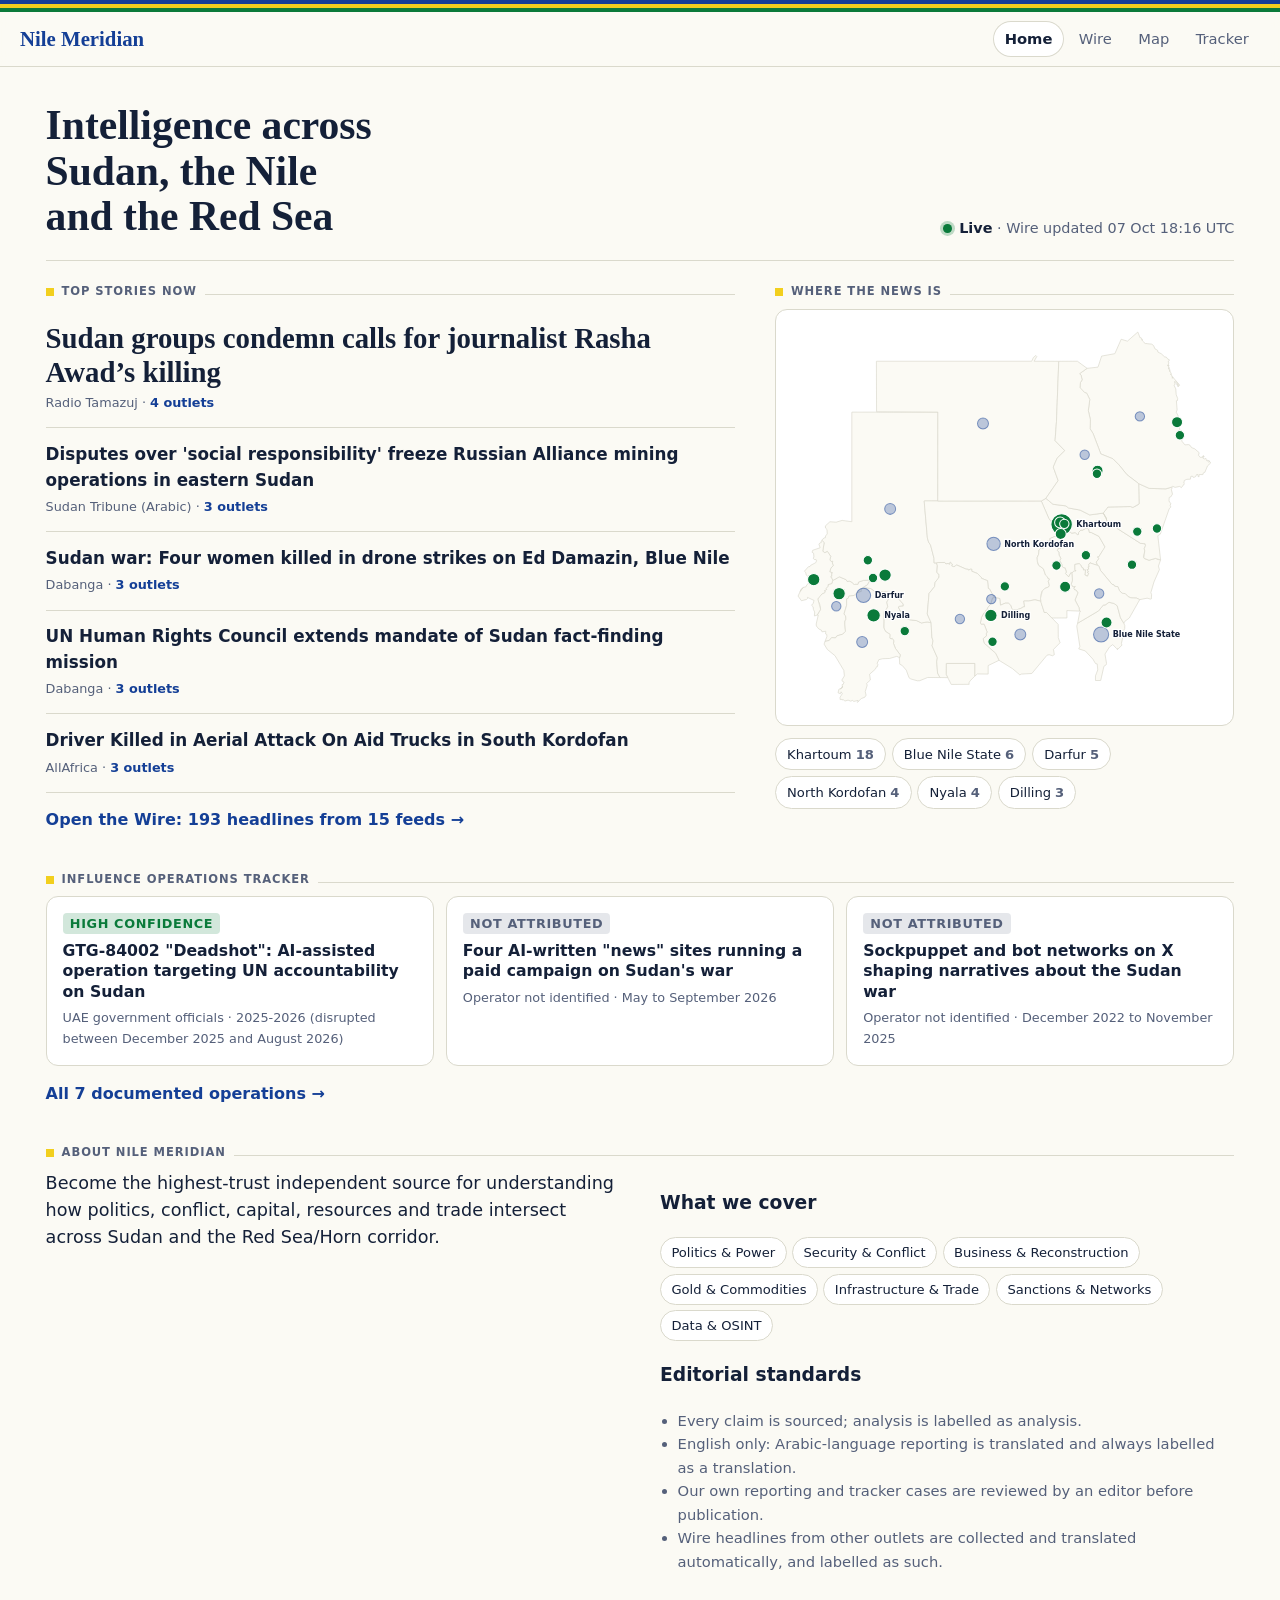
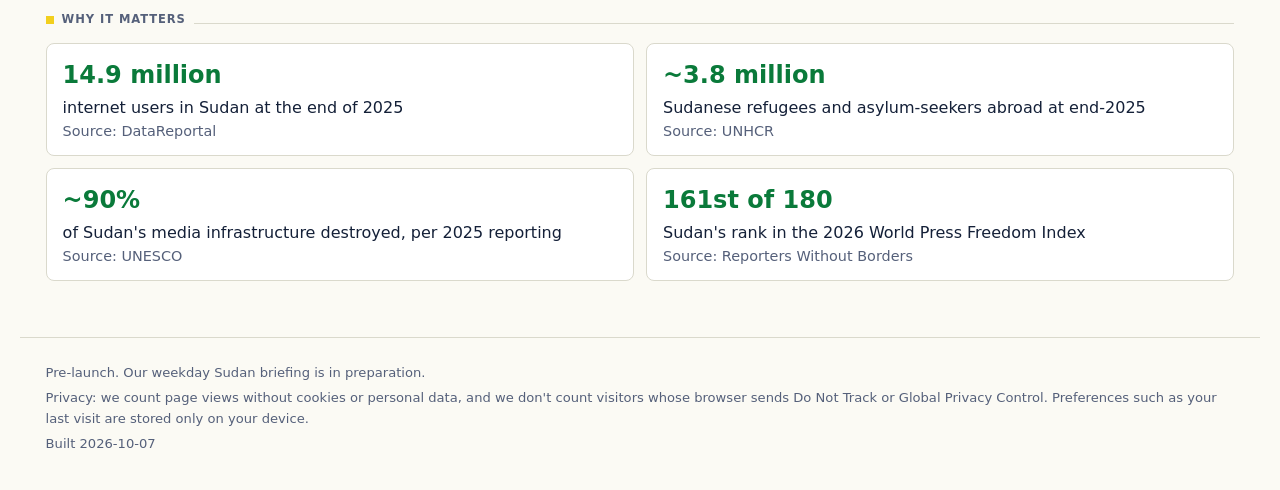
==== commit 9d80eb14: "Publish 2026-10-07T18:16:28Z from nile-meridian@46885c0" ====
--- a/index.html
+++ b/index.html
@@ -5,7 +5,7 @@
   <meta name="viewport" content="width=device-width, initial-scale=1, viewport-fit=cover">
   <title>Nile Meridian: Intelligence across Sudan, the Nile and the Red Sea</title>
   <meta name="description" content="Become the highest-trust independent source for understanding how politics, conflict, capital, resources and trade intersect across Sudan and the Red Sea/Horn corridor.">
-  <meta name="generated" content="2026-10-07T17:15:28.613482+00:00">
+  <meta name="generated" content="2026-10-07T18:16:01.276145+00:00">
   <meta property="og:type" content="website">
   <meta property="og:site_name" content="Nile Meridian">
   <meta property="og:title" content="Nile Meridian: Intelligence across Sudan, the Nile and the Red Sea">
@@ -98,14 +98,14 @@
   <main class="home">
     <section class="hero" id="mission">
       <h1>Intelligence across Sudan, the Nile and the Red Sea</h1>
-      <p><span class="live">Live</span> · Wire updated 07 Oct 17:15 UTC</p>
+      <p><span class="live">Live</span> · Wire updated 07 Oct 18:16 UTC</p>
     </section>
 
     <div class="dash">
       <section aria-labelledby="top-k">
         <h2 class="kicker" id="top-k">Top stories now</h2>
-        <ol class="tops"><li><a href="https://www.radiotamazuj.org/en/news/article/sudan-groups-condemn-calls-for-journalist-rasha-awads-killing" rel="noopener nofollow">Sudan groups condemn calls for journalist Rasha Awad’s killing</a><span class="meta">Radio Tamazuj · <span class="cov">4 outlets</span></span></li><li><a href="https://sudantribune.net/article/319682" rel="noopener nofollow">Disputes over &#x27;social responsibility&#x27; freeze Russian Alliance mining operations in eastern Sudan</a><span class="meta">Sudan Tribune (Arabic) · <span class="cov">3 outlets</span></span></li><li><a href="https://www.dabangasudan.org/en/all-news/article/sudan-war-four-women-killed-in-drone-strikes-on-ed-damazin-blue-nile" rel="noopener nofollow">Sudan war: Four women killed in drone strikes on Ed Damazin, Blue Nile</a><span class="meta">Dabanga · <span class="cov">3 outlets</span></span></li><li><a href="https://www.dabangasudan.org/en/all-news/article/un-human-rights-council-extends-mandate-of-sudan-fact-finding-mission" rel="noopener nofollow">UN Human Rights Council extends mandate of Sudan fact-finding mission</a><span class="meta">Dabanga · <span class="cov">3 outlets</span></span></li><li><a href="https://allafrica.com/stories/202610070458.html" rel="noopener nofollow">Foreign Minister - State Efforts Focus On Recovery and Citizens&#x27; Repatriation</a><span class="meta">AllAfrica · <span class="cov">2 outlets</span></span></li></ol>
-        <a class="more" href="wire.html">Open the Wire: 189 headlines from 16 feeds →</a>
+        <ol class="tops"><li><a href="https://www.radiotamazuj.org/en/news/article/sudan-groups-condemn-calls-for-journalist-rasha-awads-killing" rel="noopener nofollow">Sudan groups condemn calls for journalist Rasha Awad’s killing</a><span class="meta">Radio Tamazuj · <span class="cov">4 outlets</span></span></li><li><a href="https://sudantribune.net/article/319682" rel="noopener nofollow">Disputes over &#x27;social responsibility&#x27; freeze Russian Alliance mining operations in eastern Sudan</a><span class="meta">Sudan Tribune (Arabic) · <span class="cov">3 outlets</span></span></li><li><a href="https://www.dabangasudan.org/en/all-news/article/sudan-war-four-women-killed-in-drone-strikes-on-ed-damazin-blue-nile" rel="noopener nofollow">Sudan war: Four women killed in drone strikes on Ed Damazin, Blue Nile</a><span class="meta">Dabanga · <span class="cov">3 outlets</span></span></li><li><a href="https://www.dabangasudan.org/en/all-news/article/un-human-rights-council-extends-mandate-of-sudan-fact-finding-mission" rel="noopener nofollow">UN Human Rights Council extends mandate of Sudan fact-finding mission</a><span class="meta">Dabanga · <span class="cov">3 outlets</span></span></li><li><a href="https://allafrica.com/stories/202610050247.html" rel="noopener nofollow">Driver Killed in Aerial Attack On Aid Trucks in South Kordofan</a><span class="meta">AllAfrica · <span class="cov">3 outlets</span></span></li></ol>
+        <a class="more" href="wire.html">Open the Wire: 193 headlines from 15 feeds →</a>
       </section>
       <section aria-labelledby="map-k">
         <h2 class="kicker" id="map-k">Where the news is</h2>
@@ -133,11 +133,11 @@
 <path class="state" data-slug="white-nile-state" d="M406.0,315.0 L402.8,313.7 L402.2,315.4 L399.3,315.3 L387.8,320.5 L388.8,322.9 L384.5,323.7 L383.7,327.0 L382.3,326.9 L381.7,331.7 L377.5,335.3 L374.9,334.1 L371.8,337.2 L371.1,343.8 L368.9,348.9 L369.1,354.1 L371.3,360.3 L378.3,365.4 L381.5,374.9 L384.5,377.5 L385.0,379.6 L387.5,380.6 L385.6,384.2 L387.2,390.2 L386.0,392.6 L380.6,394.7 L376.7,398.3 L374.0,409.4 L374.8,416.0 L379.7,430.7 L382.9,430.6 L390.9,438.9 L413.4,438.8 L413.3,427.8 L432.3,428.6 L431.3,423.2 L425.4,412.0 L429.8,401.4 L426.9,397.1 L425.1,397.1 L423.5,394.4 L425.8,392.1 L422.5,392.7 L419.7,388.7 L421.6,382.6 L420.8,372.1 L419.4,371.2 L416.0,377.5 L411.2,372.5 L412.5,370.3 L410.7,364.0 L409.2,364.3 L405.9,361.7 L405.9,359.4 L402.7,353.0 L404.3,349.8 L401.6,344.8 L401.3,340.6 L399.1,338.0 L400.3,334.9 L403.0,334.8 L403.4,335.9 L406.5,330.2 L406.8,320.1 L405.3,318.0 L406.0,315.0 Z"><title>White Nile</title></path>
 <a href="wire.html#place-blue-nile-state" data-p="blue-nile-state"><circle class="hit" cx="464.4" cy="463.6" r="18.0"/><circle class="marker state" cx="464.4" cy="463.6" r="11.3"><title>Blue Nile State: 6 stories</title></circle></a>
 <a href="wire.html#place-darfur" data-p="darfur"><circle class="hit" cx="109.7" cy="405.1" r="18.0"/><circle class="marker region" cx="109.7" cy="405.1" r="10.7"><title>Darfur: 5 stories</title></circle></a>
-<a href="wire.html#place-north-kordofan" data-p="north-kordofan"><circle class="hit" cx="303.9" cy="328.2" r="18.0"/><circle class="marker state" cx="303.9" cy="328.2" r="10.7"><title>North Kordofan: 5 stories</title></circle></a>
-<a href="wire.html#place-south-kordofan" data-p="south-kordofan"><circle class="hit" cx="343.8" cy="463.6" r="18.0"/><circle class="marker state" cx="343.8" cy="463.6" r="9.2"><title>South Kordofan: 3 stories</title></circle></a>
+<a href="wire.html#place-north-kordofan" data-p="north-kordofan"><circle class="hit" cx="303.9" cy="328.2" r="18.0"/><circle class="marker state" cx="303.9" cy="328.2" r="10.0"><title>North Kordofan: 4 stories</title></circle></a>
 <a href="wire.html#place-north-darfur" data-p="north-darfur"><circle class="hit" cx="149.5" cy="276.0" r="18.0"/><circle class="marker state" cx="149.5" cy="276.0" r="8.2"><title>North Darfur: 2 stories</title></circle></a>
 <a href="wire.html#place-northern-state" data-p="northern-state"><circle class="hit" cx="288.1" cy="148.6" r="18.0"/><circle class="marker state" cx="288.1" cy="148.6" r="8.2"><title>Northern State: 2 stories</title></circle></a>
 <a href="wire.html#place-south-darfur" data-p="south-darfur"><circle class="hit" cx="107.7" cy="474.8" r="18.0"/><circle class="marker state" cx="107.7" cy="474.8" r="8.2"><title>South Darfur: 2 stories</title></circle></a>
+<a href="wire.html#place-south-kordofan" data-p="south-kordofan"><circle class="hit" cx="343.8" cy="463.6" r="18.0"/><circle class="marker state" cx="343.8" cy="463.6" r="8.2"><title>South Kordofan: 2 stories</title></circle></a>
 <a href="wire.html#place-central-darfur" data-p="central-darfur"><circle class="hit" cx="69.1" cy="421.3" r="18.0"/><circle class="marker state" cx="69.1" cy="421.3" r="7.0"><title>Central Darfur: 1 story</title></circle></a>
 <a href="wire.html#place-kordofan" data-p="kordofan"><circle class="hit" cx="300.5" cy="410.7" r="18.0"/><circle class="marker region" cx="300.5" cy="410.7" r="7.0"><title>Kordofan: 1 story</title></circle></a>
 <a href="wire.html#place-red-sea-state" data-p="red-sea-state"><circle class="hit" cx="522.3" cy="137.9" r="18.0"/><circle class="marker state" cx="522.3" cy="137.9" r="7.0"><title>Red Sea State: 1 story</title></circle></a>
@@ -145,38 +145,39 @@
 <a href="wire.html#place-sennar-state" data-p="sennar-state"><circle class="hit" cx="461.5" cy="402.3" r="18.0"/><circle class="marker state" cx="461.5" cy="402.3" r="7.0"><title>Sennar State: 1 story</title></circle></a>
 <a href="wire.html#place-west-kordofan" data-p="west-kordofan"><circle class="hit" cx="253.6" cy="440.4" r="18.0"/><circle class="marker state" cx="253.6" cy="440.4" r="7.0"><title>West Kordofan: 1 story</title></circle></a>
 <a href="wire.html#place-khartoum" data-p="khartoum"><circle class="hit" cx="405.5" cy="299.4" r="18.0"/><circle class="marker city" cx="405.5" cy="299.4" r="16.0"><title>Khartoum: 18 stories</title></circle></a>
-<a href="wire.html#place-dilling" data-p="dilling"><circle class="hit" cx="299.9" cy="435.1" r="18.0"/><circle class="marker town" cx="299.9" cy="435.1" r="10.0"><title>Dilling: 4 stories</title></circle></a>
 <a href="wire.html#place-nyala" data-p="nyala"><circle class="hit" cx="124.8" cy="434.9" r="18.0"/><circle class="marker city" cx="124.8" cy="434.9" r="10.0"><title>Nyala: 4 stories</title></circle></a>
+<a href="wire.html#place-dilling" data-p="dilling"><circle class="hit" cx="299.9" cy="435.1" r="18.0"/><circle class="marker town" cx="299.9" cy="435.1" r="9.2"><title>Dilling: 3 stories</title></circle></a>
 <a href="wire.html#place-el-fasher" data-p="el-fasher"><circle class="hit" cx="141.9" cy="374.8" r="18.0"/><circle class="marker city" cx="141.9" cy="374.8" r="9.2"><title>El Fasher: 3 stories</title></circle></a>
 <a href="wire.html#place-el-geneina" data-p="el-geneina"><circle class="hit" cx="35.4" cy="381.5" r="18.0"/><circle class="marker city" cx="35.4" cy="381.5" r="9.2"><title>El Geneina: 3 stories</title></circle></a>
+<a href="wire.html#place-zalingei" data-p="zalingei"><circle class="hit" cx="73.3" cy="402.5" r="18.0"/><circle class="marker town" cx="73.3" cy="402.5" r="9.2"><title>Zalingei: 3 stories</title></circle></a>
 <a href="wire.html#place-atbara" data-p="atbara"><circle class="hit" cx="459.1" cy="218.9" r="18.0"/><circle class="marker city" cx="459.1" cy="218.9" r="8.2"><title>Atbara: 2 stories</title></circle></a>
 <a href="wire.html#place-ed-damazin" data-p="ed-damazin"><circle class="hit" cx="472.5" cy="445.7" r="18.0"/><circle class="marker city" cx="472.5" cy="445.7" r="8.2"><title>Ed Damazin: 2 stories</title></circle></a>
 <a href="wire.html#place-jebel-aulia" data-p="jebel-aulia"><circle class="hit" cx="404.1" cy="313.4" r="18.0"/><circle class="marker town" cx="404.1" cy="313.4" r="8.2"><title>Jebel Aulia: 2 stories</title></circle></a>
 <a href="wire.html#place-kosti" data-p="kosti"><circle class="hit" cx="410.7" cy="392.3" r="18.0"/><circle class="marker city" cx="410.7" cy="392.3" r="8.2"><title>Kosti: 2 stories</title></circle></a>
+<a href="wire.html#place-omdurman" data-p="omdurman"><circle class="hit" cx="403.2" cy="296.4" r="18.0"/><circle class="marker city" cx="403.2" cy="296.4" r="8.2"><title>Omdurman: 2 stories</title></circle></a>
 <a href="wire.html#place-port-sudan" data-p="port-sudan"><circle class="hit" cx="577.8" cy="146.5" r="18.0"/><circle class="marker city" cx="577.8" cy="146.5" r="8.2"><title>Port Sudan: 2 stories</title></circle></a>
-<a href="wire.html#place-wad-madani" data-p="wad-madani"><circle class="hit" cx="441.7" cy="345.3" r="18.0"/><circle class="marker city" cx="441.7" cy="345.3" r="8.2"><title>Wad Madani: 2 stories</title></circle></a>
-<a href="wire.html#place-zalingei" data-p="zalingei"><circle class="hit" cx="73.3" cy="402.5" r="18.0"/><circle class="marker town" cx="73.3" cy="402.5" r="8.2"><title>Zalingei: 2 stories</title></circle></a>
 <a href="wire.html#place-ed-daein" data-p="ed-daein"><circle class="hit" cx="171.3" cy="458.4" r="18.0"/><circle class="marker city" cx="171.3" cy="458.4" r="7.0"><title>Ed Daein: 1 story</title></circle></a>
 <a href="wire.html#place-ed-damer" data-p="ed-damer"><circle class="hit" cx="458.2" cy="223.6" r="18.0"/><circle class="marker town" cx="458.2" cy="223.6" r="7.0"><title>Ed Damer: 1 story</title></circle></a>
 <a href="wire.html#place-ed-dueim" data-p="ed-dueim"><circle class="hit" cx="397.8" cy="360.6" r="18.0"/><circle class="marker town" cx="397.8" cy="360.6" r="7.0"><title>Ed Dueim: 1 story</title></circle></a>
+<a href="wire.html#place-el-obeid" data-p="el-obeid"><circle class="hit" cx="320.7" cy="391.7" r="18.0"/><circle class="marker city" cx="320.7" cy="391.7" r="7.0"><title>El Obeid: 1 story</title></circle></a>
 <a href="wire.html#place-gedaref" data-p="gedaref"><circle class="hit" cx="510.5" cy="359.3" r="18.0"/><circle class="marker city" cx="510.5" cy="359.3" r="7.0"><title>Gedaref: 1 story</title></circle></a>
 <a href="wire.html#place-kadugli" data-p="kadugli"><circle class="hit" cx="302.3" cy="474.3" r="18.0"/><circle class="marker city" cx="302.3" cy="474.3" r="7.0"><title>Kadugli: 1 story</title></circle></a>
 <a href="wire.html#place-kassala" data-p="kassala"><circle class="hit" cx="547.8" cy="305.3" r="18.0"/><circle class="marker city" cx="547.8" cy="305.3" r="7.0"><title>Kassala: 1 story</title></circle></a>
 <a href="wire.html#place-khartoum-north" data-p="khartoum-north"><circle class="hit" cx="409.5" cy="298.3" r="18.0"/><circle class="marker city" cx="409.5" cy="298.3" r="7.0"><title>Khartoum North (Bahri): 1 story</title></circle></a>
 <a href="wire.html#place-kutum" data-p="kutum"><circle class="hit" cx="116.2" cy="352.7" r="18.0"/><circle class="marker town" cx="116.2" cy="352.7" r="7.0"><title>Kutum: 1 story</title></circle></a>
 <a href="wire.html#place-new-halfa" data-p="new-halfa"><circle class="hit" cx="518.4" cy="309.9" r="18.0"/><circle class="marker town" cx="518.4" cy="309.9" r="7.0"><title>New Halfa: 1 story</title></circle></a>
-<a href="wire.html#place-omdurman" data-p="omdurman"><circle class="hit" cx="403.2" cy="296.4" r="18.0"/><circle class="marker city" cx="403.2" cy="296.4" r="7.0"><title>Omdurman: 1 story</title></circle></a>
 <a href="wire.html#place-suakin" data-p="suakin"><circle class="hit" cx="582.0" cy="166.0" r="18.0"/><circle class="marker town" cx="582.0" cy="166.0" r="7.0"><title>Suakin: 1 story</title></circle></a>
 <a href="wire.html#place-tawila" data-p="tawila"><circle class="hit" cx="123.9" cy="379.1" r="18.0"/><circle class="marker town" cx="123.9" cy="379.1" r="7.0"><title>Tawila: 1 story</title></circle></a>
+<a href="wire.html#place-wad-madani" data-p="wad-madani"><circle class="hit" cx="441.7" cy="345.3" r="18.0"/><circle class="marker city" cx="441.7" cy="345.3" r="7.0"><title>Wad Madani: 1 story</title></circle></a>
 <text class="marker-label" x="427.5" y="299.4" dy="0.35em">Khartoum</text>
 <text class="marker-label" x="481.8" y="463.6" dy="0.35em">Blue Nile State</text>
 <text class="marker-label" x="126.4" y="405.1" dy="0.35em">Darfur</text>
-<text class="marker-label" x="320.6" y="328.2" dy="0.35em">North Kordofan</text>
-<text class="marker-label" x="315.9" y="435.1" dy="0.35em">Dilling</text>
+<text class="marker-label" x="319.9" y="328.2" dy="0.35em">North Kordofan</text>
 <text class="marker-label" x="140.8" y="434.9" dy="0.35em">Nyala</text>
+<text class="marker-label" x="315.1" y="435.1" dy="0.35em">Dilling</text>
 </svg>
         </div>
-        <ul class="places"><li><a href="wire.html#place-khartoum">Khartoum<b>18</b></a></li><li><a href="wire.html#place-blue-nile-state">Blue Nile State<b>6</b></a></li><li><a href="wire.html#place-darfur">Darfur<b>5</b></a></li><li><a href="wire.html#place-north-kordofan">North Kordofan<b>5</b></a></li><li><a href="wire.html#place-dilling">Dilling<b>4</b></a></li><li><a href="wire.html#place-nyala">Nyala<b>4</b></a></li></ul>
+        <ul class="places"><li><a href="wire.html#place-khartoum">Khartoum<b>18</b></a></li><li><a href="wire.html#place-blue-nile-state">Blue Nile State<b>6</b></a></li><li><a href="wire.html#place-darfur">Darfur<b>5</b></a></li><li><a href="wire.html#place-north-kordofan">North Kordofan<b>4</b></a></li><li><a href="wire.html#place-nyala">Nyala<b>4</b></a></li><li><a href="wire.html#place-dilling">Dilling<b>3</b></a></li></ul>
       </section>
     </div>
 
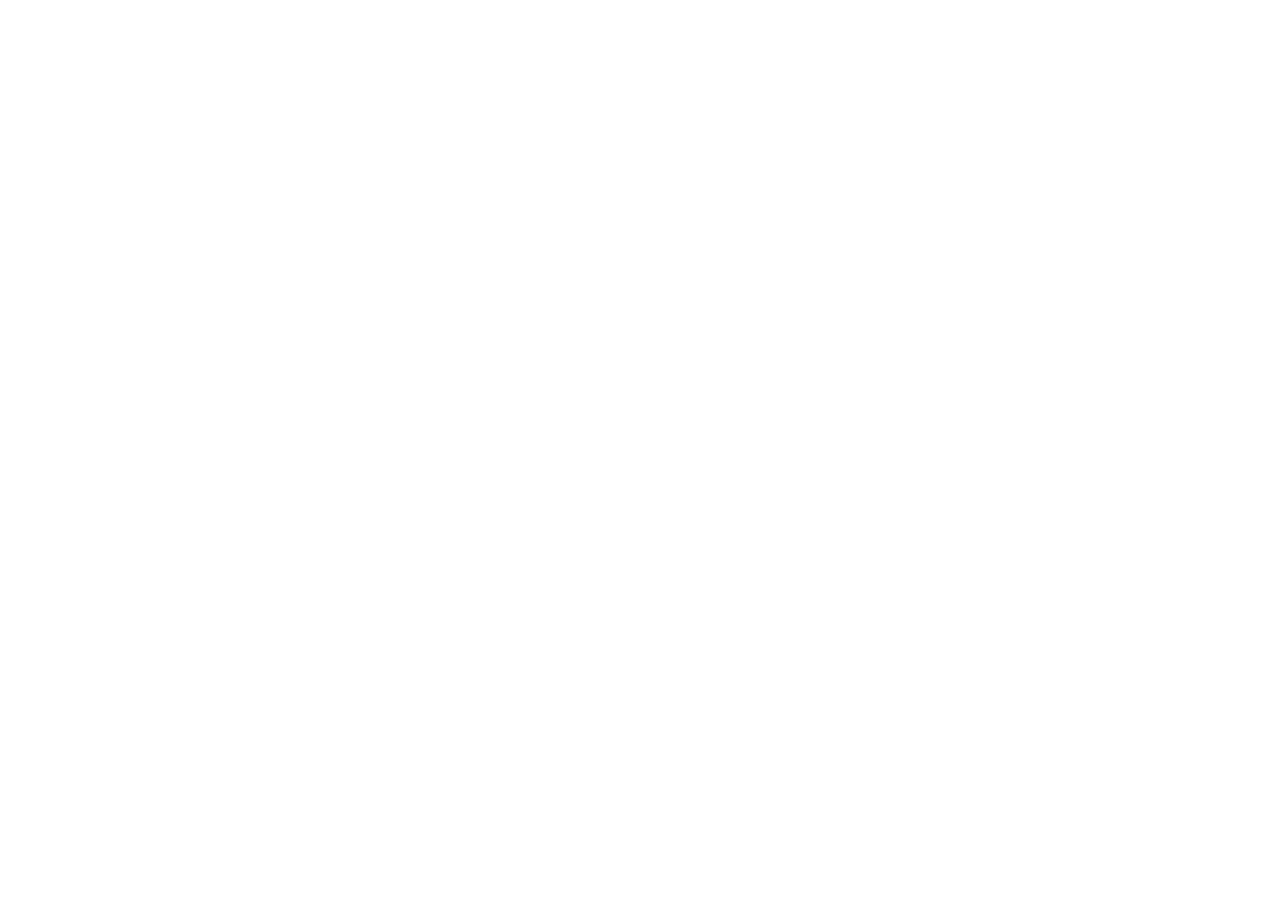
==== commit 2798853f: "Moved to https://al-mogran.com" ====
--- a/index.html
+++ b/index.html
@@ -1,218 +1,7 @@
 <!DOCTYPE html>
-<html lang="en" class="no-js">
-<head>
-  <meta charset="utf-8">
-  <meta name="viewport" content="width=device-width, initial-scale=1, viewport-fit=cover">
-  <title>Nile Meridian: Intelligence across Sudan, the Nile and the Red Sea</title>
-  <meta name="description" content="Become the highest-trust independent source for understanding how politics, conflict, capital, resources and trade intersect across Sudan and the Red Sea/Horn corridor.">
-  <meta name="generated" content="2026-10-07T18:16:01.276145+00:00">
-  <meta property="og:type" content="website">
-  <meta property="og:site_name" content="Nile Meridian">
-  <meta property="og:title" content="Nile Meridian: Intelligence across Sudan, the Nile and the Red Sea">
-  <meta property="og:description" content="Become the highest-trust independent source for understanding how politics, conflict, capital, resources and trade intersect across Sudan and the Red Sea/Horn corridor.">
-  <meta property="og:image" content="https://osmanwa.github.io/nile-meridian-site/icons/og-card.png">
-  <meta property="og:image:width" content="1200">
-  <meta property="og:image:height" content="630">
-  <meta name="twitter:card" content="summary_large_image">
-  <meta name="nm-counter" content="https://nilemeridian.goatcounter.com/count">
-  <meta name="theme-color" content="#143f96" media="(prefers-color-scheme: light)">
-  <meta name="theme-color" content="#0d1626" media="(prefers-color-scheme: dark)">
-  <link rel="manifest" href="manifest.webmanifest">
-  <link rel="icon" href="icons/favicon-32.png" sizes="32x32">
-  <link rel="apple-touch-icon" href="icons/apple-touch-icon.png">
-  <link rel="stylesheet" href="style.css">
-  <script type="speculationrules">{"prefetch": [{"source": "list", "urls": ["index.html", "wire.html", "tracker.html"], "eagerness": "conservative"}]}</script>
-  <script src="app.js" defer></script><style>
-.home { max-width: 1240px; margin: 0 auto; padding: 1rem max(16px, 2vw) 2.5rem; }
-.hero { display: flex; flex-wrap: wrap; align-items: end; justify-content: space-between; gap: .5rem 2rem;
-  padding: 1.25rem 0 1.25rem; border-bottom: 1px solid var(--border); }
-.hero h1 { margin: 0; font-size: clamp(1.7rem, 1.2rem + 2vw, 2.6rem); line-height: 1.1; color: var(--fg); max-width: 22ch; }
-.hero p { margin: 0; color: var(--muted); font-size: .9rem; }
-.live { display: inline-flex; align-items: center; gap: .45rem; font-weight: 600; color: var(--fg); }
-.live::before { content: ""; width: .55rem; height: .55rem; border-radius: 50%; background: var(--field);
-  box-shadow: 0 0 0 3px color-mix(in srgb, var(--field) 25%, transparent); }
-.dash { display: grid; gap: 1.5rem; padding-top: 1.5rem; }
-@media (min-width: 900px) { .dash { grid-template-columns: minmax(0, 1.5fr) minmax(0, 1fr); gap: 2.5rem; } }
-.kicker { margin: 0 0 .6rem; font: 600 .72rem/1.2 system-ui, sans-serif; letter-spacing: .08em; text-transform: uppercase;
-  color: var(--muted); display: flex; align-items: center; gap: .5rem; }
-.kicker::before { content: ""; width: .5rem; height: .5rem; background: var(--desert); }
-.kicker::after { content: ""; flex: 1; height: 1px; background: var(--border); }
-.tops { list-style: none; margin: 0; padding: 0; display: grid; }
-.tops li { padding: .85rem 0; border-bottom: 1px solid var(--border); }
-.tops li:first-child a { font-family: "Iowan Old Style", "Palatino Linotype", Palatino, Charter, Georgia, serif;
-  font-size: clamp(1.35rem, 1.1rem + 1vw, 1.8rem); line-height: 1.15; }
-.tops a { color: var(--fg); text-decoration: none; font-weight: 650; font-size: 1.05rem; line-height: 1.3; }
-.tops a:hover { color: var(--nile); text-decoration: underline; }
-.tops .meta { display: block; margin-top: .25rem; color: var(--muted); font-size: .8rem; }
-.tops .cov { color: var(--nile); font-weight: 600; }
-.more { display: inline-flex; align-items: center; gap: .35rem; margin-top: .9rem; font-weight: 600; color: var(--nile);
-  text-decoration: none; }
-.more:hover { text-decoration: underline; }
-.minimap { position: relative; background: var(--card); border: 1px solid var(--border); border-radius: 12px; padding: .9rem; }
-.minimap .cover { position: absolute; inset: 0; z-index: 0; border-radius: 12px; }
-.minimap svg { position: relative; z-index: 1; display: block; width: 100%; height: auto; max-height: 46vh; pointer-events: none; }
-.minimap svg a { pointer-events: auto; }
-.minimap h2 { position: relative; z-index: 1; margin: 0 0 .4rem; font-size: 1.05rem; pointer-events: none; }
-.minimap h2::after { display: none; }
-.state { fill: var(--bg); stroke: var(--border); }
-.marker { stroke: var(--card); stroke-width: 1.5; }
-.marker.town, .marker.city, .marker.camp { fill: var(--field); }
-.marker.state, .marker.area, .marker.region { fill: var(--nile); fill-opacity: .28; stroke: var(--nile); stroke-opacity: .5; }
-.hit { fill: transparent; }
-.marker-label { fill: var(--fg); font: 600 12px system-ui, sans-serif; paint-order: stroke; stroke: var(--card);
-  stroke-width: 3.5px; pointer-events: none; }
-.places { list-style: none; margin: .75rem 0 0; padding: 0; display: flex; flex-wrap: wrap; gap: .35rem; }
-.places a { display: inline-block; padding: .3rem .7rem; border-radius: 999px; border: 1px solid var(--border);
-  background: var(--card); color: var(--fg); text-decoration: none; font-size: .82rem; }
-.places a:hover { border-color: var(--field); }
-.places b { color: var(--muted); font-weight: 600; margin-left: .25rem; }
-.band2 { margin-top: 2.5rem; }
-.cases { display: grid; gap: .75rem; }
-@media (min-width: 700px) { .cases { grid-template-columns: repeat(3, minmax(0, 1fr)); } }
-.case-mini { display: grid; gap: .4rem; align-content: start; padding: 1rem; border-radius: 12px; background: var(--card);
-  border: 1px solid var(--border); color: var(--fg); text-decoration: none; }
-.case-mini:hover { border-color: var(--nile); }
-.case-mini strong { font-size: .98rem; line-height: 1.3; }
-.case-mini span { font-size: .8rem; color: var(--muted); }
-.conf { justify-self: start; font: 600 .66rem system-ui, sans-serif; letter-spacing: .05em; text-transform: uppercase;
-  padding: .2rem .45rem; border-radius: 4px; }
-.conf.high { background: color-mix(in srgb, var(--field) 18%, transparent); color: var(--field); }
-.conf.na { background: color-mix(in srgb, var(--muted) 15%, transparent); color: var(--muted); }
-.mission { display: grid; gap: 1.5rem; }
-@media (min-width: 900px) { .mission { grid-template-columns: minmax(0, 1fr) minmax(0, 1fr); gap: 2.5rem; } }
-.mission > p { font-size: 1.1rem; line-height: 1.55; margin: 0; }
-.verticals { list-style: none; padding: 0; margin: .5rem 0 0; display: flex; flex-wrap: wrap; gap: .35rem; }
-.verticals li { padding: .25rem .65rem; border-radius: 999px; background: var(--card); border: 1px solid var(--border);
-  font-size: .82rem; }
-.standards { margin: .5rem 0 0; padding-left: 1.1rem; color: var(--muted); font-size: .92rem; }
-.home-footer { max-width: 1240px; margin: 0 auto; padding: 1.25rem max(16px, 2vw) 2rem; color: var(--muted);
-  font-size: .82rem; border-top: 1px solid var(--border); }
-</style>
-</head>
-<body class="home-page">
-  <header class="appbar">
-    <a class="brand" href="index.html">Nile Meridian</a>
-    <nav class="topnav" aria-label="Sections"><a href="index.html" aria-current="page">Home</a><a href="wire.html">Wire</a><a href="wire.html#mapview">Map</a><a href="tracker.html">Tracker</a></nav>
-  </header>
-  <div id="netstatus" class="netstatus" role="status" aria-live="polite" hidden></div>
-  <main class="home">
-    <section class="hero" id="mission">
-      <h1>Intelligence across Sudan, the Nile and the Red Sea</h1>
-      <p><span class="live">Live</span> · Wire updated 07 Oct 18:16 UTC</p>
-    </section>
-
-    <div class="dash">
-      <section aria-labelledby="top-k">
-        <h2 class="kicker" id="top-k">Top stories now</h2>
-        <ol class="tops"><li><a href="https://www.radiotamazuj.org/en/news/article/sudan-groups-condemn-calls-for-journalist-rasha-awads-killing" rel="noopener nofollow">Sudan groups condemn calls for journalist Rasha Awad’s killing</a><span class="meta">Radio Tamazuj · <span class="cov">4 outlets</span></span></li><li><a href="https://sudantribune.net/article/319682" rel="noopener nofollow">Disputes over &#x27;social responsibility&#x27; freeze Russian Alliance mining operations in eastern Sudan</a><span class="meta">Sudan Tribune (Arabic) · <span class="cov">3 outlets</span></span></li><li><a href="https://www.dabangasudan.org/en/all-news/article/sudan-war-four-women-killed-in-drone-strikes-on-ed-damazin-blue-nile" rel="noopener nofollow">Sudan war: Four women killed in drone strikes on Ed Damazin, Blue Nile</a><span class="meta">Dabanga · <span class="cov">3 outlets</span></span></li><li><a href="https://www.dabangasudan.org/en/all-news/article/un-human-rights-council-extends-mandate-of-sudan-fact-finding-mission" rel="noopener nofollow">UN Human Rights Council extends mandate of Sudan fact-finding mission</a><span class="meta">Dabanga · <span class="cov">3 outlets</span></span></li><li><a href="https://allafrica.com/stories/202610050247.html" rel="noopener nofollow">Driver Killed in Aerial Attack On Aid Trucks in South Kordofan</a><span class="meta">AllAfrica · <span class="cov">3 outlets</span></span></li></ol>
-        <a class="more" href="wire.html">Open the Wire: 193 headlines from 15 feeds →</a>
-      </section>
-      <section aria-labelledby="map-k">
-        <h2 class="kicker" id="map-k">Where the news is</h2>
-        <div class="minimap"><a class="cover" href="wire.html#mapview" aria-label="Open the full-screen map"></a>
-<svg xmlns="http://www.w3.org/2000/svg" viewBox="0 0 640 577" width="100%" role="img" aria-label="Map of Sudan showing where recent stories are located">
-<defs><pattern id="hatch-home" width="6" height="6" patternUnits="userSpaceOnUse" patternTransform="rotate(45)"><line x1="0" y1="0" x2="0" y2="6" stroke="var(--muted)" stroke-width="2"/></pattern></defs>
-<path class="state disputed" fill="url(#hatch-home)" data-slug="abyei-area" d="M235.5,527.9 L240.7,538.1 L267.5,537.9 L267.1,535.8 L268.9,532.6 L276.0,525.6 L276.0,506.7 L233.2,506.7 L233.1,523.1 L235.5,527.9 Z"><title>Abyei PCA</title></path>
-<path class="state" data-slug="gezira-state" d="M443.8,305.1 L442.3,304.6 L436.5,307.9 L434.3,307.6 L430.8,311.2 L430.5,314.1 L429.1,314.3 L425.7,311.4 L420.7,312.3 L412.7,306.7 L411.1,308.1 L412.2,311.2 L410.6,311.9 L411.0,315.3 L406.1,314.9 L405.3,318.0 L406.8,320.1 L406.5,330.2 L403.4,335.9 L403.0,334.8 L400.3,334.9 L399.1,338.0 L401.3,340.6 L401.6,344.8 L404.3,349.8 L402.7,353.0 L405.9,359.4 L405.9,361.7 L409.2,364.3 L410.7,364.0 L412.5,370.3 L411.2,372.5 L416.0,377.5 L419.4,371.2 L420.8,372.1 L423.6,368.9 L427.0,368.7 L425.4,366.6 L425.2,359.0 L431.8,357.7 L434.7,360.4 L436.1,364.1 L438.1,364.7 L438.0,367.3 L441.3,367.2 L440.1,374.6 L444.5,376.5 L445.9,372.0 L443.5,370.7 L445.9,369.7 L443.4,366.9 L445.9,366.0 L445.1,362.8 L446.7,361.9 L446.0,358.9 L447.8,356.6 L449.4,356.7 L449.7,357.7 L459.3,360.4 L457.1,355.4 L461.1,350.5 L459.3,347.6 L460.8,347.8 L469.2,335.1 L470.2,332.7 L461.2,317.0 L449.9,311.3 L446.9,311.0 L446.2,307.2 L443.8,305.1 Z"><title>Gezira</title></path>
-<path class="state" data-slug="blue-nile-state" d="M498.3,446.7 L493.4,438.6 L488.5,420.7 L483.8,417.2 L476.2,415.4 L470.3,419.6 L467.9,419.3 L460.7,428.2 L429.4,446.7 L428.1,451.0 L432.7,481.4 L431.0,485.0 L440.7,488.0 L452.1,500.2 L456.1,506.9 L458.6,507.4 L459.4,516.4 L456.0,525.3 L456.0,532.2 L463.8,532.2 L468.6,511.0 L472.1,508.6 L472.5,506.6 L470.2,492.7 L476.9,482.2 L481.8,478.6 L487.5,484.5 L488.9,484.5 L488.5,486.3 L495.6,479.4 L494.7,477.1 L496.7,467.8 L494.1,465.7 L499.6,454.7 L499.8,450.3 L498.3,446.7 Z"><title>Blue Nile</title></path>
-<path class="state" data-slug="central-darfur" d="M108.7,393.8 L115.8,389.2 L118.6,384.0 L117.4,382.3 L109.5,382.8 L102.2,385.3 L101.4,388.6 L97.1,388.4 L96.1,389.5 L93.3,386.1 L88.9,383.8 L85.2,384.2 L83.8,381.7 L73.7,377.4 L71.6,377.7 L70.2,379.7 L63.8,382.3 L62.4,387.4 L57.1,388.7 L56.8,391.4 L53.8,394.8 L54.6,396.4 L51.2,398.1 L52.4,399.4 L51.7,401.1 L47.9,402.8 L43.9,406.7 L41.3,411.6 L44.4,418.7 L45.7,425.8 L40.6,434.5 L42.2,434.5 L39.1,447.9 L39.4,450.9 L43.0,455.3 L46.8,457.0 L47.7,459.5 L53.4,458.7 L53.1,462.7 L54.9,463.5 L55.1,466.7 L52.2,473.9 L58.6,472.4 L62.2,468.1 L67.8,468.7 L70.0,465.6 L78.8,463.0 L82.8,458.8 L81.8,447.9 L82.0,443.5 L83.5,440.7 L83.0,435.6 L81.4,434.4 L80.9,431.9 L84.6,419.7 L84.5,410.4 L86.9,409.4 L88.0,406.2 L96.0,405.2 L100.0,401.2 L106.5,399.1 L106.9,394.6 L108.7,393.8 Z"><title>Central Darfur</title></path>
-<path class="state" data-slug="east-darfur" d="M210.6,445.8 L204.7,444.8 L196.0,446.3 L189.1,442.8 L178.7,441.5 L173.4,439.1 L173.7,437.0 L171.9,433.4 L168.6,432.7 L167.0,428.8 L164.8,428.6 L161.7,422.5 L162.7,421.6 L169.0,421.1 L168.8,417.7 L160.2,408.0 L149.9,403.8 L149.8,400.4 L145.8,400.2 L146.6,412.1 L144.5,414.1 L144.3,416.3 L145.8,421.5 L140.3,430.5 L140.2,454.4 L142.6,459.0 L149.2,463.2 L148.8,467.9 L149.9,470.0 L152.5,469.2 L154.9,472.9 L154.5,477.0 L157.4,484.4 L164.7,494.1 L163.3,498.8 L163.8,507.8 L167.6,509.8 L173.6,516.8 L177.7,528.1 L180.3,529.9 L190.1,532.6 L193.7,532.5 L205.4,527.7 L223.9,527.8 L220.3,521.0 L219.0,504.0 L220.0,498.3 L212.1,480.4 L213.5,473.0 L211.8,467.4 L210.6,445.8 Z"><title>East Darfur</title></path>
-<path class="state" data-slug="gedaref-state" d="M459.3,360.4 L461.1,361.4 L463.3,367.6 L480.8,388.7 L483.3,389.2 L484.6,391.5 L489.6,392.2 L491.5,397.6 L496.5,402.5 L500.4,402.5 L504.9,407.1 L508.9,408.8 L517.3,409.2 L521.9,411.5 L533.1,409.3 L538.1,410.7 L539.4,410.4 L539.8,404.0 L538.7,400.9 L543.3,385.1 L551.4,366.7 L550.0,361.4 L553.2,352.1 L549.2,351.7 L546.1,349.9 L535.9,352.7 L529.5,350.5 L527.8,347.5 L529.6,338.7 L528.8,335.4 L530.7,330.9 L530.1,328.1 L523.2,327.4 L488.1,305.0 L485.2,301.9 L473.7,296.4 L459.2,293.3 L447.5,296.2 L444.2,301.4 L443.8,305.1 L446.2,307.2 L446.9,311.0 L449.9,311.3 L461.2,317.0 L470.2,332.7 L460.8,347.8 L459.3,347.6 L461.1,350.5 L457.1,355.4 L459.3,360.4 Z"><title>Gedaref</title></path>
-<path class="state" data-slug="kassala-state" d="M553.2,352.1 L549.1,316.1 L552.8,313.7 L566.1,275.7 L568.6,273.3 L567.5,270.7 L568.7,267.8 L566.4,265.9 L565.8,263.3 L566.1,258.9 L568.3,258.2 L571.0,253.9 L569.3,247.3 L570.5,244.5 L570.0,243.4 L561.2,246.1 L536.2,245.4 L520.5,238.3 L521.1,268.5 L519.3,270.1 L511.8,273.9 L508.5,272.5 L474.6,273.2 L467.6,282.3 L472.0,290.0 L473.7,296.4 L485.2,301.9 L488.1,305.0 L523.2,327.4 L530.1,328.1 L530.7,330.9 L528.8,335.4 L529.6,338.7 L528.0,349.4 L535.9,352.7 L545.3,349.9 L553.2,352.1 Z"><title>Kassala</title></path>
-<path class="state" data-slug="khartoum-state" d="M443.8,305.1 L444.2,301.4 L447.5,296.2 L459.2,293.3 L473.7,296.4 L472.0,290.1 L467.6,282.3 L447.4,285.0 L433.1,277.8 L415.8,274.6 L411.7,271.5 L392.6,269.1 L382.0,260.3 L375.1,264.2 L386.4,290.4 L389.9,295.0 L399.3,315.3 L402.2,315.4 L402.8,313.7 L411.0,315.3 L410.6,311.9 L412.2,311.2 L411.1,308.1 L412.7,306.7 L420.7,312.3 L425.7,311.4 L429.1,314.3 L430.5,314.1 L430.8,311.2 L434.3,307.6 L436.5,307.9 L442.3,304.6 L443.8,305.1 Z"><title>Khartoum</title></path>
-<path class="state" data-slug="north-darfur" d="M108.7,393.8 L120.2,394.9 L128.3,400.5 L132.4,400.8 L136.6,399.5 L138.8,400.5 L142.5,399.6 L149.8,400.4 L149.9,403.8 L160.2,408.0 L169.2,418.3 L169.0,421.1 L162.7,421.6 L161.7,422.5 L164.8,428.6 L167.0,428.8 L168.6,432.7 L171.9,433.4 L173.7,437.0 L173.4,439.1 L178.7,441.5 L189.1,442.8 L196.0,446.3 L204.7,444.8 L210.6,445.8 L204.9,432.9 L207.6,402.2 L215.7,392.2 L216.7,385.6 L221.5,379.9 L222.6,375.4 L219.2,370.5 L219.8,359.8 L218.8,356.9 L215.1,356.7 L215.0,349.9 L209.8,329.9 L206.9,325.6 L205.1,319.5 L200.3,264.4 L220.6,264.3 L220.7,131.5 L92.3,131.6 L92.3,295.2 L77.7,293.2 L68.8,295.9 L59.6,295.2 L52.8,301.4 L53.0,304.6 L55.2,306.7 L55.6,313.4 L53.0,316.5 L52.9,319.0 L50.5,319.4 L47.6,323.0 L51.0,326.3 L48.9,339.2 L52.0,341.4 L55.9,339.6 L60.8,346.9 L59.5,352.2 L61.3,354.5 L63.7,354.3 L63.2,356.6 L64.5,360.9 L61.0,364.4 L59.3,369.8 L63.2,371.4 L62.1,372.0 L62.2,376.3 L60.7,377.1 L62.5,378.7 L62.3,381.0 L65.2,382.3 L73.7,377.4 L83.8,381.7 L85.2,384.2 L88.9,383.8 L93.3,386.1 L96.1,389.5 L97.1,388.4 L101.4,388.6 L102.2,385.3 L109.5,382.8 L117.4,382.3 L118.6,384.0 L115.8,389.2 L108.7,393.8 Z"><title>North Darfur</title></path>
-<path class="state" data-slug="north-kordofan" d="M375.1,264.2 L200.3,264.1 L205.1,319.5 L206.9,325.6 L209.8,329.9 L215.0,349.9 L215.1,356.7 L230.9,356.0 L232.8,358.3 L235.9,357.4 L237.7,358.6 L238.8,358.5 L238.8,356.0 L239.7,355.9 L242.2,358.4 L241.3,361.2 L243.8,362.2 L246.5,361.7 L248.5,359.6 L262.7,365.9 L266.2,366.3 L266.7,367.7 L268.7,366.0 L271.3,366.0 L271.3,369.1 L279.9,372.5 L285.8,378.6 L285.5,379.5 L294.9,383.2 L296.0,394.8 L297.6,395.3 L304.9,408.4 L313.1,409.8 L314.2,419.8 L321.1,416.8 L325.9,416.7 L329.3,419.7 L331.3,425.0 L333.4,427.1 L338.8,426.6 L346.8,423.6 L347.4,422.4 L350.2,422.2 L349.0,413.5 L355.9,413.6 L365.6,411.7 L374.5,413.9 L374.7,403.8 L376.3,399.1 L380.6,394.7 L386.0,392.6 L387.2,390.2 L385.6,384.2 L387.5,380.6 L385.0,379.6 L384.5,377.5 L381.5,374.9 L378.3,365.4 L371.3,360.3 L370.1,357.9 L368.9,348.9 L371.1,343.8 L371.6,337.7 L374.9,334.1 L377.5,335.3 L381.7,331.7 L382.3,326.9 L383.7,327.0 L384.5,323.7 L388.8,322.9 L387.8,320.5 L399.3,315.3 L389.9,295.0 L386.4,290.4 L375.1,264.2 Z"><title>North Kordofan</title></path>
-<path class="state" data-slug="northern-state" d="M382.0,260.3 L400.3,233.7 L393.0,213.6 L398.7,200.4 L410.2,189.1 L395.7,174.1 L397.8,145.8 L401.2,55.7 L364.5,55.6 L368.4,48.5 L366.9,47.0 L363.3,50.1 L360.7,55.6 L129.0,55.6 L129.2,131.0 L220.7,131.5 L220.6,264.3 L375.1,264.2 L382.0,260.3 Z"><title>Northern</title></path>
-<path class="state" data-slug="red-sea-state" d="M570.0,243.4 L571.2,242.2 L574.8,243.9 L581.5,242.5 L584.4,244.2 L588.7,238.4 L587.9,237.7 L588.7,233.5 L592.4,231.9 L597.8,231.6 L598.3,227.7 L600.7,227.0 L601.7,228.8 L603.5,228.8 L605.8,227.5 L606.8,224.9 L608.9,224.6 L609.2,227.8 L610.6,228.0 L610.8,224.7 L616.4,224.8 L616.9,222.4 L619.3,221.4 L623.2,211.9 L628.0,207.5 L625.2,203.6 L626.0,205.5 L625.0,206.0 L623.5,204.8 L624.3,204.3 L623.6,203.3 L621.8,203.8 L620.7,200.4 L619.1,201.5 L616.5,200.2 L616.5,198.1 L618.1,198.4 L618.1,197.1 L616.7,196.6 L615.2,199.5 L613.6,198.5 L612.5,199.2 L609.8,195.8 L610.8,192.1 L604.1,186.3 L599.4,184.5 L597.1,181.0 L594.7,180.0 L589.5,180.5 L584.9,174.8 L584.8,170.1 L583.0,165.2 L582.0,165.7 L583.0,164.8 L580.8,151.6 L578.6,147.1 L579.8,137.8 L576.5,131.6 L577.9,128.4 L576.8,114.6 L578.5,114.2 L578.7,111.1 L576.5,105.6 L575.9,96.9 L573.2,91.4 L574.5,90.7 L574.8,87.8 L573.4,86.5 L575.3,85.2 L576.2,86.1 L575.9,88.1 L578.6,88.5 L580.2,91.8 L577.2,89.7 L579.3,93.9 L581.7,91.2 L572.2,80.2 L570.0,80.4 L572.1,79.9 L570.8,78.2 L570.1,78.6 L569.4,75.4 L567.9,75.4 L569.2,74.8 L567.5,70.5 L565.8,70.0 L567.3,70.1 L566.6,67.0 L564.8,66.9 L566.5,66.1 L564.3,65.7 L566.1,64.8 L565.1,63.5 L565.8,61.9 L564.3,62.9 L564.8,61.8 L563.3,61.8 L565.5,61.3 L564.7,60.0 L565.7,57.8 L564.1,56.5 L565.9,55.2 L566.1,53.2 L564.1,52.5 L561.5,49.2 L559.6,49.4 L554.2,44.4 L549.2,41.9 L548.7,39.2 L544.8,37.1 L542.7,32.2 L540.1,30.1 L531.3,29.2 L530.9,28.4 L530.4,29.2 L526.2,25.2 L525.8,23.0 L525.6,24.1 L524.8,23.6 L525.5,22.8 L524.1,20.4 L522.7,20.8 L519.2,12.0 L503.7,25.6 L494.4,22.8 L484.9,44.3 L465.2,47.9 L459.8,64.4 L443.5,66.2 L432.4,74.1 L434.6,76.7 L436.1,83.4 L433.5,87.5 L433.0,95.7 L439.7,102.2 L443.1,103.5 L447.5,112.8 L445.3,129.2 L448.4,142.9 L448.0,156.4 L452.4,163.5 L464.0,194.0 L482.0,201.2 L491.2,210.4 L502.9,224.9 L520.5,238.3 L536.2,245.4 L561.2,246.1 L570.0,243.4 Z"><title>Red Sea</title></path>
-<path class="state" data-slug="river-nile-state" d="M520.5,238.3 L502.9,224.9 L491.2,210.4 L482.0,201.2 L464.0,194.0 L452.4,163.5 L448.0,156.4 L448.4,142.9 L445.3,129.2 L447.5,112.8 L443.1,103.5 L439.7,102.2 L432.9,94.8 L433.5,87.5 L436.1,83.4 L434.6,76.7 L432.4,74.1 L443.5,66.2 L429.0,55.6 L401.2,55.7 L397.8,145.8 L395.7,174.1 L410.2,189.1 L398.7,200.4 L393.0,213.6 L400.3,233.7 L382.0,260.3 L392.6,269.1 L411.7,271.5 L415.8,274.6 L433.1,277.8 L447.4,285.0 L467.6,282.3 L472.0,290.1 L473.7,296.4 L472.0,290.0 L467.6,282.3 L474.6,273.2 L508.5,272.5 L511.8,273.9 L521.1,268.5 L520.5,238.3 Z"><title>River Nile</title></path>
-<path class="state" data-slug="sennar-state" d="M420.8,372.1 L421.6,382.6 L419.7,388.7 L422.5,392.7 L425.8,392.1 L423.5,394.4 L425.1,397.1 L426.9,397.1 L429.8,401.4 L425.4,412.0 L431.3,423.2 L432.3,428.6 L433.9,428.7 L432.4,430.5 L429.4,446.7 L460.7,428.2 L467.9,419.3 L470.3,419.6 L476.2,415.4 L483.8,417.2 L488.5,420.7 L493.4,438.6 L498.3,446.7 L499.9,443.8 L506.5,438.9 L522.1,411.4 L517.3,409.2 L508.9,408.8 L504.9,407.1 L500.4,402.5 L495.4,401.8 L491.5,397.6 L489.6,392.2 L484.6,391.5 L483.3,389.2 L480.8,388.7 L463.3,367.6 L461.1,361.4 L459.3,360.4 L447.8,356.6 L445.9,359.3 L446.6,362.2 L445.2,362.5 L445.9,366.0 L443.4,366.9 L445.9,369.7 L443.5,370.7 L445.9,372.3 L444.1,376.5 L440.1,374.6 L441.3,367.2 L438.0,367.3 L438.1,364.7 L436.1,364.1 L433.2,358.8 L431.8,357.7 L425.2,359.0 L425.4,366.6 L427.0,368.7 L423.6,368.9 L420.8,372.1 Z"><title>Sennar</title></path>
-<path class="state" data-slug="south-darfur" d="M52.2,473.9 L50.9,477.9 L55.7,485.8 L67.3,495.3 L80.3,517.1 L81.2,525.4 L77.5,531.3 L78.0,533.2 L80.7,534.7 L79.2,538.3 L77.8,538.3 L78.2,542.4 L75.1,544.8 L78.2,542.4 L78.4,540.7 L77.3,543.2 L72.9,545.4 L71.8,550.6 L75.2,552.0 L76.3,549.1 L78.1,551.9 L74.7,557.2 L74.9,560.7 L77.5,560.3 L78.3,561.6 L79.0,560.2 L81.7,562.9 L86.7,561.5 L90.5,563.0 L93.3,562.0 L95.3,563.4 L101.5,562.0 L102.0,562.8 L100.5,564.9 L106.4,559.2 L111.7,557.1 L113.6,554.1 L112.3,548.8 L115.3,538.9 L114.2,536.8 L120.0,531.4 L118.8,522.8 L127.2,515.5 L129.4,511.5 L130.3,511.8 L131.2,508.4 L130.1,506.4 L132.6,501.1 L138.2,499.7 L148.7,499.3 L158.9,496.3 L161.7,496.9 L163.3,498.8 L164.7,494.1 L157.4,484.4 L154.5,477.0 L154.9,472.9 L152.5,469.2 L151.0,470.2 L149.0,468.9 L149.2,463.2 L142.6,459.0 L139.8,453.0 L140.4,429.4 L144.1,425.5 L145.8,421.5 L144.3,416.3 L144.5,414.1 L146.6,412.1 L145.9,399.9 L128.3,400.5 L120.2,394.9 L107.8,393.7 L106.1,397.0 L106.5,399.1 L100.0,401.2 L96.0,405.2 L88.0,406.2 L86.9,409.4 L84.5,410.4 L84.6,419.7 L80.9,431.9 L81.4,434.4 L83.0,435.6 L83.5,440.7 L82.0,443.5 L81.8,447.9 L82.8,458.8 L78.8,463.0 L70.0,465.6 L67.8,468.7 L62.2,468.1 L58.6,472.4 L52.2,473.9 Z"><title>South Darfur</title></path>
-<path class="state" data-slug="south-kordofan" d="M304.9,408.4 L302.1,409.0 L299.6,418.2 L295.2,423.1 L294.0,426.6 L292.0,427.6 L291.3,430.7 L289.0,431.9 L285.9,437.8 L284.2,446.4 L285.4,448.4 L289.8,448.2 L294.2,459.7 L292.9,462.5 L293.3,465.4 L288.4,469.6 L289.3,474.9 L290.3,477.0 L306.9,491.5 L311.8,501.9 L332.2,514.5 L343.1,523.8 L345.5,522.6 L361.0,521.7 L383.7,494.4 L386.9,493.7 L391.9,495.2 L394.6,493.6 L393.3,485.8 L403.1,475.8 L400.5,468.1 L400.3,448.4 L382.9,430.6 L379.7,430.7 L374.5,413.9 L365.6,411.7 L355.9,413.6 L349.0,413.5 L350.2,422.2 L347.4,422.4 L346.8,423.6 L338.8,426.6 L333.4,427.1 L331.3,425.0 L329.3,419.7 L325.9,416.7 L321.1,416.8 L314.2,419.8 L313.1,409.8 L304.9,408.4 Z"><title>South Kordofan</title></path>
-<path class="state" data-slug="west-darfur" d="M63.8,382.3 L60.7,377.1 L62.2,376.3 L62.1,372.0 L63.2,371.4 L59.3,370.0 L61.0,364.4 L64.5,360.9 L63.2,356.6 L63.7,354.3 L61.3,354.5 L59.5,352.2 L60.8,346.9 L55.9,339.6 L52.0,341.4 L48.9,339.2 L51.0,326.3 L47.6,323.0 L46.5,324.0 L46.7,326.4 L44.7,326.7 L43.2,328.7 L45.0,334.0 L33.9,337.8 L32.9,340.8 L35.2,342.1 L35.7,347.9 L34.6,349.5 L36.2,351.6 L39.0,351.8 L39.6,353.5 L38.4,356.3 L30.8,360.3 L29.8,362.0 L27.4,362.4 L21.5,369.1 L23.4,370.8 L24.2,374.8 L27.4,377.9 L27.1,380.9 L29.9,385.0 L25.2,389.2 L23.8,392.3 L19.3,393.4 L16.3,396.9 L15.2,399.2 L19.6,393.4 L16.3,396.9 L12.0,406.2 L17.0,413.1 L24.4,411.3 L26.1,409.9 L26.1,408.1 L35.9,412.7 L34.6,417.1 L32.2,419.9 L34.5,422.1 L35.0,426.3 L36.8,429.9 L36.4,435.9 L40.6,434.5 L45.7,425.8 L41.5,410.4 L47.9,402.8 L51.7,401.1 L52.4,399.4 L51.1,398.3 L54.6,396.4 L53.8,394.8 L56.8,391.4 L56.8,389.0 L62.4,387.4 L63.8,382.3 Z"><title>West Darfur</title></path>
-<path class="state" data-slug="west-kordofan" d="M276.0,525.6 L279.6,522.4 L295.8,522.6 L295.8,509.9 L312.1,502.0 L306.9,491.5 L290.3,477.0 L289.3,474.9 L288.4,469.6 L293.3,465.4 L292.9,462.5 L294.2,459.7 L289.8,448.2 L285.4,448.4 L284.2,446.4 L285.9,437.8 L289.0,431.9 L291.3,430.7 L292.0,427.6 L294.0,426.6 L295.2,423.1 L299.6,418.2 L302.1,409.0 L304.9,408.3 L297.6,395.3 L296.0,394.8 L294.9,383.2 L285.5,379.5 L285.8,378.6 L279.9,372.5 L271.3,369.1 L271.3,366.0 L268.7,366.0 L266.7,367.7 L266.2,366.3 L262.7,365.9 L248.5,359.6 L246.5,361.7 L243.8,362.2 L241.3,361.2 L242.2,358.4 L239.7,355.9 L238.8,356.0 L238.8,358.5 L237.7,358.6 L235.9,357.4 L232.8,358.3 L230.9,356.0 L220.8,356.1 L218.8,356.9 L220.1,361.2 L219.2,370.5 L222.4,374.1 L222.5,377.9 L216.7,385.6 L215.7,392.2 L207.6,402.2 L204.9,432.9 L210.6,445.8 L211.8,467.4 L213.5,473.0 L212.1,480.4 L220.0,498.3 L219.0,504.0 L220.3,521.0 L223.9,527.8 L235.5,527.9 L233.1,523.1 L233.2,506.7 L276.0,506.7 L276.0,525.6 Z"><title>West Kordofan</title></path>
-<path class="state" data-slug="white-nile-state" d="M406.0,315.0 L402.8,313.7 L402.2,315.4 L399.3,315.3 L387.8,320.5 L388.8,322.9 L384.5,323.7 L383.7,327.0 L382.3,326.9 L381.7,331.7 L377.5,335.3 L374.9,334.1 L371.8,337.2 L371.1,343.8 L368.9,348.9 L369.1,354.1 L371.3,360.3 L378.3,365.4 L381.5,374.9 L384.5,377.5 L385.0,379.6 L387.5,380.6 L385.6,384.2 L387.2,390.2 L386.0,392.6 L380.6,394.7 L376.7,398.3 L374.0,409.4 L374.8,416.0 L379.7,430.7 L382.9,430.6 L390.9,438.9 L413.4,438.8 L413.3,427.8 L432.3,428.6 L431.3,423.2 L425.4,412.0 L429.8,401.4 L426.9,397.1 L425.1,397.1 L423.5,394.4 L425.8,392.1 L422.5,392.7 L419.7,388.7 L421.6,382.6 L420.8,372.1 L419.4,371.2 L416.0,377.5 L411.2,372.5 L412.5,370.3 L410.7,364.0 L409.2,364.3 L405.9,361.7 L405.9,359.4 L402.7,353.0 L404.3,349.8 L401.6,344.8 L401.3,340.6 L399.1,338.0 L400.3,334.9 L403.0,334.8 L403.4,335.9 L406.5,330.2 L406.8,320.1 L405.3,318.0 L406.0,315.0 Z"><title>White Nile</title></path>
-<a href="wire.html#place-blue-nile-state" data-p="blue-nile-state"><circle class="hit" cx="464.4" cy="463.6" r="18.0"/><circle class="marker state" cx="464.4" cy="463.6" r="11.3"><title>Blue Nile State: 6 stories</title></circle></a>
-<a href="wire.html#place-darfur" data-p="darfur"><circle class="hit" cx="109.7" cy="405.1" r="18.0"/><circle class="marker region" cx="109.7" cy="405.1" r="10.7"><title>Darfur: 5 stories</title></circle></a>
-<a href="wire.html#place-north-kordofan" data-p="north-kordofan"><circle class="hit" cx="303.9" cy="328.2" r="18.0"/><circle class="marker state" cx="303.9" cy="328.2" r="10.0"><title>North Kordofan: 4 stories</title></circle></a>
-<a href="wire.html#place-north-darfur" data-p="north-darfur"><circle class="hit" cx="149.5" cy="276.0" r="18.0"/><circle class="marker state" cx="149.5" cy="276.0" r="8.2"><title>North Darfur: 2 stories</title></circle></a>
-<a href="wire.html#place-northern-state" data-p="northern-state"><circle class="hit" cx="288.1" cy="148.6" r="18.0"/><circle class="marker state" cx="288.1" cy="148.6" r="8.2"><title>Northern State: 2 stories</title></circle></a>
-<a href="wire.html#place-south-darfur" data-p="south-darfur"><circle class="hit" cx="107.7" cy="474.8" r="18.0"/><circle class="marker state" cx="107.7" cy="474.8" r="8.2"><title>South Darfur: 2 stories</title></circle></a>
-<a href="wire.html#place-south-kordofan" data-p="south-kordofan"><circle class="hit" cx="343.8" cy="463.6" r="18.0"/><circle class="marker state" cx="343.8" cy="463.6" r="8.2"><title>South Kordofan: 2 stories</title></circle></a>
-<a href="wire.html#place-central-darfur" data-p="central-darfur"><circle class="hit" cx="69.1" cy="421.3" r="18.0"/><circle class="marker state" cx="69.1" cy="421.3" r="7.0"><title>Central Darfur: 1 story</title></circle></a>
-<a href="wire.html#place-kordofan" data-p="kordofan"><circle class="hit" cx="300.5" cy="410.7" r="18.0"/><circle class="marker region" cx="300.5" cy="410.7" r="7.0"><title>Kordofan: 1 story</title></circle></a>
-<a href="wire.html#place-red-sea-state" data-p="red-sea-state"><circle class="hit" cx="522.3" cy="137.9" r="18.0"/><circle class="marker state" cx="522.3" cy="137.9" r="7.0"><title>Red Sea State: 1 story</title></circle></a>
-<a href="wire.html#place-river-nile-state" data-p="river-nile-state"><circle class="hit" cx="439.9" cy="195.2" r="18.0"/><circle class="marker state" cx="439.9" cy="195.2" r="7.0"><title>River Nile State: 1 story</title></circle></a>
-<a href="wire.html#place-sennar-state" data-p="sennar-state"><circle class="hit" cx="461.5" cy="402.3" r="18.0"/><circle class="marker state" cx="461.5" cy="402.3" r="7.0"><title>Sennar State: 1 story</title></circle></a>
-<a href="wire.html#place-west-kordofan" data-p="west-kordofan"><circle class="hit" cx="253.6" cy="440.4" r="18.0"/><circle class="marker state" cx="253.6" cy="440.4" r="7.0"><title>West Kordofan: 1 story</title></circle></a>
-<a href="wire.html#place-khartoum" data-p="khartoum"><circle class="hit" cx="405.5" cy="299.4" r="18.0"/><circle class="marker city" cx="405.5" cy="299.4" r="16.0"><title>Khartoum: 18 stories</title></circle></a>
-<a href="wire.html#place-nyala" data-p="nyala"><circle class="hit" cx="124.8" cy="434.9" r="18.0"/><circle class="marker city" cx="124.8" cy="434.9" r="10.0"><title>Nyala: 4 stories</title></circle></a>
-<a href="wire.html#place-dilling" data-p="dilling"><circle class="hit" cx="299.9" cy="435.1" r="18.0"/><circle class="marker town" cx="299.9" cy="435.1" r="9.2"><title>Dilling: 3 stories</title></circle></a>
-<a href="wire.html#place-el-fasher" data-p="el-fasher"><circle class="hit" cx="141.9" cy="374.8" r="18.0"/><circle class="marker city" cx="141.9" cy="374.8" r="9.2"><title>El Fasher: 3 stories</title></circle></a>
-<a href="wire.html#place-el-geneina" data-p="el-geneina"><circle class="hit" cx="35.4" cy="381.5" r="18.0"/><circle class="marker city" cx="35.4" cy="381.5" r="9.2"><title>El Geneina: 3 stories</title></circle></a>
-<a href="wire.html#place-zalingei" data-p="zalingei"><circle class="hit" cx="73.3" cy="402.5" r="18.0"/><circle class="marker town" cx="73.3" cy="402.5" r="9.2"><title>Zalingei: 3 stories</title></circle></a>
-<a href="wire.html#place-atbara" data-p="atbara"><circle class="hit" cx="459.1" cy="218.9" r="18.0"/><circle class="marker city" cx="459.1" cy="218.9" r="8.2"><title>Atbara: 2 stories</title></circle></a>
-<a href="wire.html#place-ed-damazin" data-p="ed-damazin"><circle class="hit" cx="472.5" cy="445.7" r="18.0"/><circle class="marker city" cx="472.5" cy="445.7" r="8.2"><title>Ed Damazin: 2 stories</title></circle></a>
-<a href="wire.html#place-jebel-aulia" data-p="jebel-aulia"><circle class="hit" cx="404.1" cy="313.4" r="18.0"/><circle class="marker town" cx="404.1" cy="313.4" r="8.2"><title>Jebel Aulia: 2 stories</title></circle></a>
-<a href="wire.html#place-kosti" data-p="kosti"><circle class="hit" cx="410.7" cy="392.3" r="18.0"/><circle class="marker city" cx="410.7" cy="392.3" r="8.2"><title>Kosti: 2 stories</title></circle></a>
-<a href="wire.html#place-omdurman" data-p="omdurman"><circle class="hit" cx="403.2" cy="296.4" r="18.0"/><circle class="marker city" cx="403.2" cy="296.4" r="8.2"><title>Omdurman: 2 stories</title></circle></a>
-<a href="wire.html#place-port-sudan" data-p="port-sudan"><circle class="hit" cx="577.8" cy="146.5" r="18.0"/><circle class="marker city" cx="577.8" cy="146.5" r="8.2"><title>Port Sudan: 2 stories</title></circle></a>
-<a href="wire.html#place-ed-daein" data-p="ed-daein"><circle class="hit" cx="171.3" cy="458.4" r="18.0"/><circle class="marker city" cx="171.3" cy="458.4" r="7.0"><title>Ed Daein: 1 story</title></circle></a>
-<a href="wire.html#place-ed-damer" data-p="ed-damer"><circle class="hit" cx="458.2" cy="223.6" r="18.0"/><circle class="marker town" cx="458.2" cy="223.6" r="7.0"><title>Ed Damer: 1 story</title></circle></a>
-<a href="wire.html#place-ed-dueim" data-p="ed-dueim"><circle class="hit" cx="397.8" cy="360.6" r="18.0"/><circle class="marker town" cx="397.8" cy="360.6" r="7.0"><title>Ed Dueim: 1 story</title></circle></a>
-<a href="wire.html#place-el-obeid" data-p="el-obeid"><circle class="hit" cx="320.7" cy="391.7" r="18.0"/><circle class="marker city" cx="320.7" cy="391.7" r="7.0"><title>El Obeid: 1 story</title></circle></a>
-<a href="wire.html#place-gedaref" data-p="gedaref"><circle class="hit" cx="510.5" cy="359.3" r="18.0"/><circle class="marker city" cx="510.5" cy="359.3" r="7.0"><title>Gedaref: 1 story</title></circle></a>
-<a href="wire.html#place-kadugli" data-p="kadugli"><circle class="hit" cx="302.3" cy="474.3" r="18.0"/><circle class="marker city" cx="302.3" cy="474.3" r="7.0"><title>Kadugli: 1 story</title></circle></a>
-<a href="wire.html#place-kassala" data-p="kassala"><circle class="hit" cx="547.8" cy="305.3" r="18.0"/><circle class="marker city" cx="547.8" cy="305.3" r="7.0"><title>Kassala: 1 story</title></circle></a>
-<a href="wire.html#place-khartoum-north" data-p="khartoum-north"><circle class="hit" cx="409.5" cy="298.3" r="18.0"/><circle class="marker city" cx="409.5" cy="298.3" r="7.0"><title>Khartoum North (Bahri): 1 story</title></circle></a>
-<a href="wire.html#place-kutum" data-p="kutum"><circle class="hit" cx="116.2" cy="352.7" r="18.0"/><circle class="marker town" cx="116.2" cy="352.7" r="7.0"><title>Kutum: 1 story</title></circle></a>
-<a href="wire.html#place-new-halfa" data-p="new-halfa"><circle class="hit" cx="518.4" cy="309.9" r="18.0"/><circle class="marker town" cx="518.4" cy="309.9" r="7.0"><title>New Halfa: 1 story</title></circle></a>
-<a href="wire.html#place-suakin" data-p="suakin"><circle class="hit" cx="582.0" cy="166.0" r="18.0"/><circle class="marker town" cx="582.0" cy="166.0" r="7.0"><title>Suakin: 1 story</title></circle></a>
-<a href="wire.html#place-tawila" data-p="tawila"><circle class="hit" cx="123.9" cy="379.1" r="18.0"/><circle class="marker town" cx="123.9" cy="379.1" r="7.0"><title>Tawila: 1 story</title></circle></a>
-<a href="wire.html#place-wad-madani" data-p="wad-madani"><circle class="hit" cx="441.7" cy="345.3" r="18.0"/><circle class="marker city" cx="441.7" cy="345.3" r="7.0"><title>Wad Madani: 1 story</title></circle></a>
-<text class="marker-label" x="427.5" y="299.4" dy="0.35em">Khartoum</text>
-<text class="marker-label" x="481.8" y="463.6" dy="0.35em">Blue Nile State</text>
-<text class="marker-label" x="126.4" y="405.1" dy="0.35em">Darfur</text>
-<text class="marker-label" x="319.9" y="328.2" dy="0.35em">North Kordofan</text>
-<text class="marker-label" x="140.8" y="434.9" dy="0.35em">Nyala</text>
-<text class="marker-label" x="315.1" y="435.1" dy="0.35em">Dilling</text>
-</svg>
-        </div>
-        <ul class="places"><li><a href="wire.html#place-khartoum">Khartoum<b>18</b></a></li><li><a href="wire.html#place-blue-nile-state">Blue Nile State<b>6</b></a></li><li><a href="wire.html#place-darfur">Darfur<b>5</b></a></li><li><a href="wire.html#place-north-kordofan">North Kordofan<b>4</b></a></li><li><a href="wire.html#place-nyala">Nyala<b>4</b></a></li><li><a href="wire.html#place-dilling">Dilling<b>3</b></a></li></ul>
-      </section>
-    </div>
-
-    <section class="band2" aria-labelledby="tr-k">
-      <h2 class="kicker" id="tr-k">Influence operations tracker</h2>
-      <div class="cases"><a class="case-mini" href="tracker.html#anthropic-gtg-84002-deadshot"><span class="conf high">high confidence</span><strong>GTG-84002 &quot;Deadshot&quot;: AI-assisted operation targeting UN accountability on Sudan</strong><span>UAE government officials · 2025-2026 (disrupted between December 2025 and August 2026)</span></a><a class="case-mini" href="tracker.html#jones-2026-ai-news-sites-paid-campaign"><span class="conf na">Not attributed</span><strong>Four AI-written &quot;news&quot; sites running a paid campaign on Sudan&#x27;s war</strong><span>Operator not identified · May to September 2026</span></a><a class="case-mini" href="tracker.html#enabling-atrocity-2026-x-networks"><span class="conf na">Not attributed</span><strong>Sockpuppet and bot networks on X shaping narratives about the Sudan war</strong><span>Operator not identified · December 2022 to November 2025</span></a></div>
-      <a class="more" href="tracker.html">All 7 documented operations →</a>
-    </section>
-    <section class="band2" aria-labelledby="about-k">
-      <h2 class="kicker" id="about-k">About Nile Meridian</h2>
-      <div class="mission">
-        <p>Become the highest-trust independent source for understanding how politics, conflict, capital, resources and trade intersect across Sudan and the Red Sea/Horn corridor.</p>
-        <div>
-          <h3>What we cover</h3>
-          <ul class="verticals"><li>Politics &amp; Power</li><li>Security &amp; Conflict</li><li>Business &amp; Reconstruction</li><li>Gold &amp; Commodities</li><li>Infrastructure &amp; Trade</li><li>Sanctions &amp; Networks</li><li>Data &amp; OSINT</li></ul>
-          <h3>Editorial standards</h3>
-          <ul class="standards"><li>Every claim is sourced; analysis is labelled as analysis.</li><li>English only: Arabic-language reporting is translated and always labelled as a translation.</li><li>Our own reporting and tracker cases are reviewed by an editor before publication.</li><li>Wire headlines from other outlets are collected and translated automatically, and labelled as such.</li></ul>
-        </div>
-      </div>
-    </section>
-    <section class="band2" aria-labelledby="why-k">
-      <h2 class="kicker" id="why-k">Why it matters</h2>
-      <ul class="facts">
-<li><span class="figure">14.9 million</span><span>internet users in Sudan at the end of 2025</span><span class="source">Source: DataReportal</span></li>
-<li><span class="figure">~3.8 million</span><span>Sudanese refugees and asylum-seekers abroad at end-2025</span><span class="source">Source: UNHCR</span></li>
-<li><span class="figure">~90%</span><span>of Sudan&#x27;s media infrastructure destroyed, per 2025 reporting</span><span class="source">Source: UNESCO</span></li>
-<li><span class="figure">161st of 180</span><span>Sudan&#x27;s rank in the 2026 World Press Freedom Index</span><span class="source">Source: Reporters Without Borders</span></li>
-      </ul>
-    </section>
-  </main>
-  <footer class="home-footer">
-    <p>Pre-launch. Our weekday Sudan briefing is in preparation.</p>
-    <p>Privacy: we count page views without cookies or personal data, and we don&#x27;t count visitors whose browser sends Do Not Track or Global Privacy Control. Preferences such as your last visit are stored only on your device.</p>
-    <p>Built 2026-10-07</p>
-  </footer>
-  <nav class="tabbar" aria-label="Sections"><a href="index.html" aria-current="page"><svg viewBox="0 0 24 24" aria-hidden="true"><path d="M4 11.5 12 5l8 6.5V20a1 1 0 0 1-1 1h-4.5v-6h-5v6H5a1 1 0 0 1-1-1z"/></svg><span>Home</span></a><a href="wire.html"><svg viewBox="0 0 24 24" aria-hidden="true"><path d="M5 6h14M5 10h14M5 14h9M5 18h9"/></svg><span>Wire</span></a><a href="wire.html#mapview"><svg viewBox="0 0 24 24" aria-hidden="true"><path d="M12 21s-6.5-5.6-6.5-11a6.5 6.5 0 0 1 13 0c0 5.4-6.5 11-6.5 11z"/><circle cx="12" cy="10" r="2.4"/></svg><span>Map</span></a><a href="tracker.html"><svg viewBox="0 0 24 24" aria-hidden="true"><path d="M11 4a7 7 0 1 0 0 14 7 7 0 0 0 0-14zM20 20l-4-4"/></svg><span>Tracker</span></a></nav>
-</body>
-</html>
+<html lang="en"><head><meta charset="utf-8">
+<title>Moved to al-mogran.com</title>
+<meta name="robots" content="noindex">
+<link rel="canonical" href="https://al-mogran.com/">
+<meta http-equiv="refresh" content="0; url=https://al-mogran.com/">
+</head><body><p>This site has moved to <a href="https://al-mogran.com/">al-mogran.com</a>.</p></body></html>
